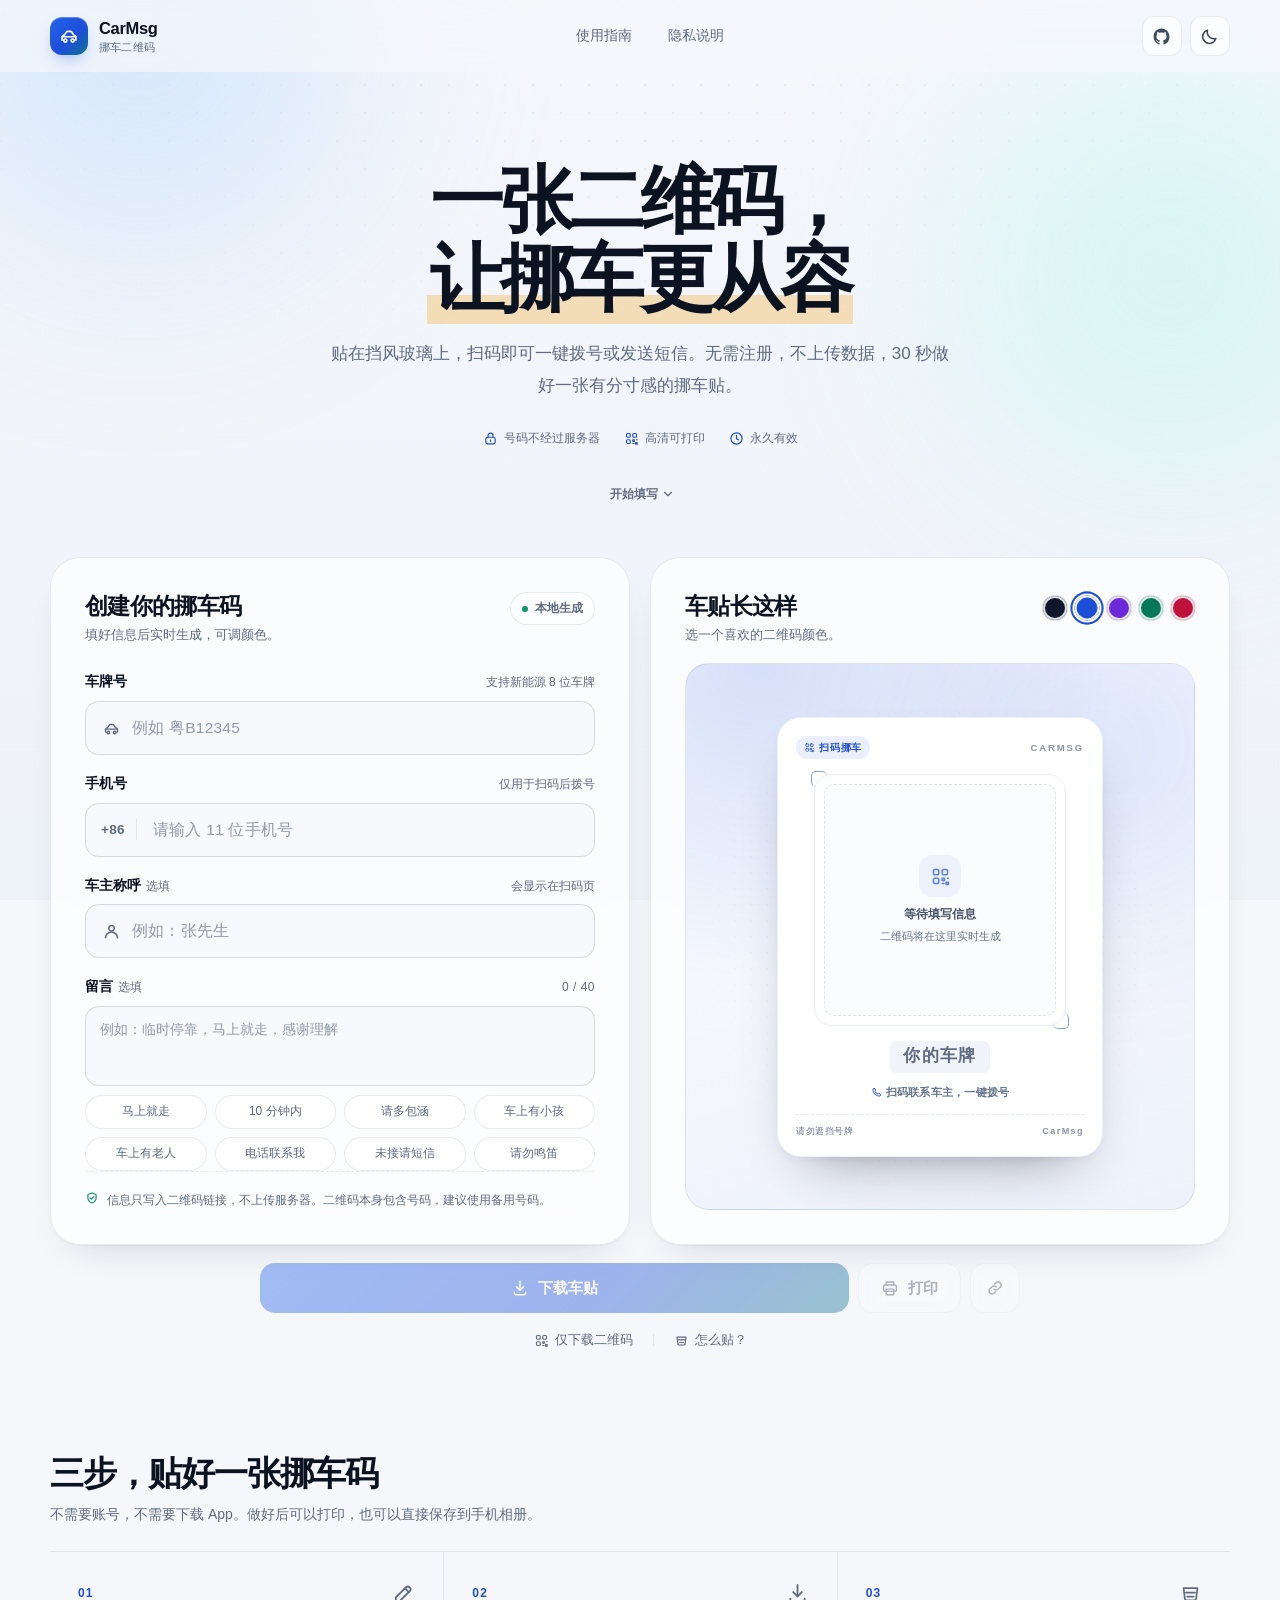
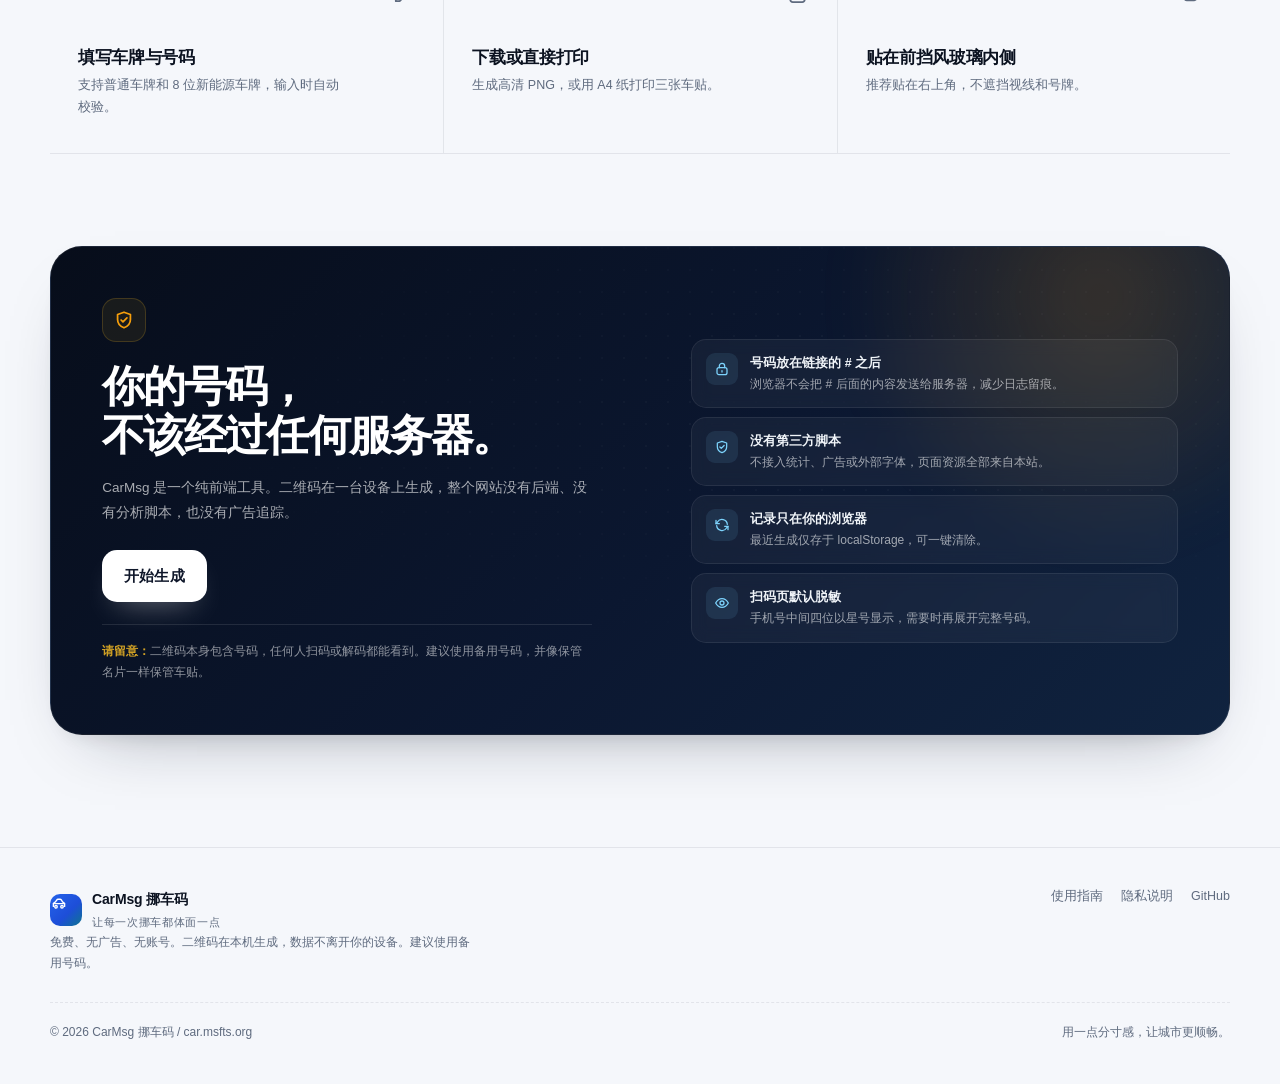
==== index.html @ 00df1654 "feat: refine layout and add city-level plate recognition - equalize form/preview cards and move expo" ====
<!DOCTYPE html>
<html lang="zh-CN">
<head>
  <meta charset="UTF-8">
  <meta name="viewport" content="width=device-width, initial-scale=1, viewport-fit=cover">
  <meta name="format-detection" content="telephone=no">
  <title>CarMsg 挪车码 · 扫码联系车主，一键挪车</title>
  <meta name="description" content="免费生成挪车二维码。贴在挡风玻璃上，扫码即可一键拨号或发送短信。无需注册，不上传数据，30 秒做好一张有分寸感的挪车贴。">
  <meta name="application-name" content="CarMsg 挪车码">
  <meta name="color-scheme" content="light dark">
  <meta name="apple-mobile-web-app-capable" content="yes">
  <meta name="apple-mobile-web-app-title" content="CarMsg 挪车码">
  <meta name="theme-color" id="metaThemeColor" content="#f5f7fb">
  <meta name="referrer" content="strict-origin-when-cross-origin">
  <meta http-equiv="Content-Security-Policy" content="default-src 'self'; base-uri 'self'; form-action 'self'; img-src 'self' data: blob:; style-src 'self' 'unsafe-inline'; script-src 'self'; connect-src 'self'; font-src 'self'; object-src 'none'; media-src 'none'">
  <link rel="canonical" href="https://car.msfts.org/">
  <meta property="og:type" content="website">
  <meta property="og:locale" content="zh_CN">
  <meta property="og:site_name" content="CarMsg 挪车码">
  <meta property="og:title" content="CarMsg 挪车码 · 扫码联系车主，一键挪车">
  <meta property="og:description" content="一张二维码，让挪车更从容。纯本地生成，不上传任何数据。">
  <meta property="og:url" content="https://car.msfts.org/">
  <meta property="og:image" content="https://car.msfts.org/assets/og-cover.png">
  <meta property="og:image:width" content="1200">
  <meta property="og:image:height" content="630">
  <meta name="twitter:card" content="summary_large_image">
  <meta name="twitter:title" content="CarMsg 挪车码">
  <meta name="twitter:description" content="一张二维码，让挪车更从容。纯本地生成，不上传任何数据。">
  <meta name="twitter:image" content="https://car.msfts.org/assets/og-cover.png">
  <link rel="icon" href="assets/favicon.svg" type="image/svg+xml">
  <link rel="apple-touch-icon" href="assets/icons/apple-touch-icon.png">
  <link rel="manifest" href="manifest.webmanifest">
  <link rel="stylesheet" href="assets/css/base.css">
  <link rel="stylesheet" href="assets/css/index.css">
  <script src="assets/js/theme.js"></script>
  <script defer src="assets/js/qrcode.js"></script>
  <script defer src="assets/js/plate-data.js"></script>
  <script defer src="assets/js/common.js"></script>
  <script defer src="assets/js/qr-render.js"></script>
  <script defer src="assets/js/app.js"></script>
</head>
<body>
  <a class="skip-link" href="#generator">跳到二维码生成器</a>

  <div class="page-bg" aria-hidden="true">
    <span class="orb orb-a"></span>
    <span class="orb orb-b"></span>
  </div>

  <svg class="svg-sprite" xmlns="http://www.w3.org/2000/svg" aria-hidden="true">
    <symbol id="i-car" viewBox="0 0 24 24" fill="none" stroke="currentColor" stroke-width="1.8" stroke-linecap="round" stroke-linejoin="round">
      <path d="M4.5 16.5v-3.1c0-.7.35-1.35.94-1.73l1.85-1.2 1.6-2.45A2.2 2.2 0 0 1 10.72 7h2.56a2.2 2.2 0 0 1 1.83.98l1.6 2.46 1.85 1.19c.6.38.94 1.04.94 1.73v3.14"/>
      <path d="M4.5 12.8h15"/>
      <circle cx="8" cy="17" r="1.7"/>
      <circle cx="16" cy="17" r="1.7"/>
    </symbol>
    <symbol id="i-pin" viewBox="0 0 24 24" fill="none" stroke="currentColor" stroke-width="1.9" stroke-linecap="round" stroke-linejoin="round">
      <path d="M12 21s7-6 7-11a7 7 0 1 0-14 0c0 5 7 11 7 11Z"/>
      <circle cx="12" cy="10" r="2.4"/>
    </symbol>
    <symbol id="i-phone" viewBox="0 0 24 24" fill="none" stroke="currentColor" stroke-width="1.9" stroke-linecap="round" stroke-linejoin="round">
      <path d="M6.6 3.5h2.2l1.4 4.2-2 1.4a13.5 13.5 0 0 0 6.7 6.7l1.4-2 4.2 1.4v2.2a2.6 2.6 0 0 1-2.8 2.6C10.3 19.3 4.7 13.7 4 6.3A2.6 2.6 0 0 1 6.6 3.5Z"/>
    </symbol>
    <symbol id="i-download" viewBox="0 0 24 24" fill="none" stroke="currentColor" stroke-width="1.9" stroke-linecap="round" stroke-linejoin="round">
      <path d="M12 3v12"/>
      <path d="m7.5 10.5 4.5 4.5 4.5-4.5"/>
      <path d="M4.5 17.5v1A2.5 2.5 0 0 0 7 21h10a2.5 2.5 0 0 0 2.5-2.5v-1"/>
    </symbol>
    <symbol id="i-printer" viewBox="0 0 24 24" fill="none" stroke="currentColor" stroke-width="1.9" stroke-linecap="round" stroke-linejoin="round">
      <path d="M7 8V4h10v4"/>
      <rect x="3.5" y="8" width="17" height="8.5" rx="2"/>
      <path d="M7 13.5h10V21H7z"/>
    </symbol>
    <symbol id="i-link" viewBox="0 0 24 24" fill="none" stroke="currentColor" stroke-width="1.9" stroke-linecap="round" stroke-linejoin="round">
      <path d="M10.5 13.5a4 4 0 0 0 5.7 0l2.6-2.6a4 4 0 0 0-5.7-5.7l-1.5 1.5"/>
      <path d="M13.5 10.5a4 4 0 0 0-5.7 0l-2.6 2.6a4 4 0 0 0 5.7 5.7l1.5-1.5"/>
    </symbol>
    <symbol id="i-share" viewBox="0 0 24 24" fill="none" stroke="currentColor" stroke-width="1.9" stroke-linecap="round" stroke-linejoin="round">
      <circle cx="18" cy="5" r="2.5"/><circle cx="6" cy="12" r="2.5"/><circle cx="18" cy="19" r="2.5"/>
      <path d="m8.3 10.8 7.4-4.3M8.3 13.2l7.4 4.3"/>
    </symbol>
    <symbol id="i-alert" viewBox="0 0 24 24" fill="none" stroke="currentColor" stroke-width="2" stroke-linecap="round" stroke-linejoin="round">
      <circle cx="12" cy="12" r="9"/><path d="M12 7.5v5M12 16h.01"/>
    </symbol>
    <symbol id="i-lock" viewBox="0 0 24 24" fill="none" stroke="currentColor" stroke-width="1.9" stroke-linecap="round" stroke-linejoin="round">
      <rect x="4.5" y="10" width="15" height="10.5" rx="3"/>
      <path d="M8 10V7.5a4 4 0 0 1 8 0V10"/>
      <path d="M12 14.5v2"/>
    </symbol>
    <symbol id="i-shield" viewBox="0 0 24 24" fill="none" stroke="currentColor" stroke-width="1.9" stroke-linecap="round" stroke-linejoin="round">
      <path d="M12 3.5 19 6v5.5c0 4.5-3 7.5-7 9-4-1.5-7-4.5-7-9V6l7-2.5Z"/>
      <path d="m8.8 12 2.1 2.1 4.3-4.3"/>
    </symbol>
    <symbol id="i-qr" viewBox="0 0 24 24" fill="none" stroke="currentColor" stroke-width="1.8" stroke-linecap="round" stroke-linejoin="round">
      <rect x="4" y="4" width="6" height="6" rx="1.5"/>
      <rect x="14" y="4" width="6" height="6" rx="1.5"/>
      <rect x="4" y="14" width="6" height="6" rx="1.5"/>
      <path d="M14 14h2.5v2.5H14zM18.5 18.5H21V21h-2.5zM14 20h2M20 14h1"/>
    </symbol>
    <symbol id="i-sun" viewBox="0 0 24 24" fill="none" stroke="currentColor" stroke-width="1.9" stroke-linecap="round" stroke-linejoin="round">
      <circle cx="12" cy="12" r="4"/>
      <path d="M12 2.5v2M12 19.5v2M2.5 12h2M19.5 12h2M5.3 5.3l1.4 1.4M17.3 17.3l1.4 1.4M18.7 5.3l-1.4 1.4M6.7 17.3l-1.4 1.4"/>
    </symbol>
    <symbol id="i-moon" viewBox="0 0 24 24" fill="none" stroke="currentColor" stroke-width="1.9" stroke-linecap="round" stroke-linejoin="round">
      <path d="M20 14.5A8.5 8.5 0 0 1 9.5 4a8.5 8.5 0 1 0 10.5 10.5Z"/>
    </symbol>
    <symbol id="i-github" viewBox="0 0 24 24" fill="currentColor" stroke="none">
      <path d="M12 2C6.48 2 2 6.58 2 12.25c0 4.53 2.87 8.37 6.84 9.72.5.1.68-.22.68-.49v-1.7c-2.78.62-3.37-1.37-3.37-1.37-.45-1.18-1.11-1.5-1.11-1.5-.91-.63.07-.62.07-.62 1 .07 1.53 1.06 1.53 1.06.9 1.57 2.34 1.12 2.91.86.09-.66.35-1.12.63-1.38-2.22-.26-4.56-1.14-4.56-5.07 0-1.12.39-2.03 1.03-2.75-.1-.26-.45-1.3.1-2.71 0 0 .84-.28 2.75 1.05a9.3 9.3 0 0 1 5 0c1.9-1.33 2.74-1.05 2.74-1.05.55 1.41.2 2.45.1 2.71.64.72 1.03 1.63 1.03 2.75 0 3.94-2.34 4.8-4.57 5.06.36.32.68.94.68 1.9v2.82c0 .27.18.59.69.49A10.03 10.03 0 0 0 22 12.25C22 6.58 17.52 2 12 2Z"/>
    </symbol>
    <symbol id="i-edit" viewBox="0 0 24 24" fill="none" stroke="currentColor" stroke-width="1.9" stroke-linecap="round" stroke-linejoin="round">
      <path d="M4 20h4l10.5-10.5a2.8 2.8 0 0 0-4-4L4 16v4Z"/>
      <path d="m13.5 6.5 4 4"/>
    </symbol>
    <symbol id="i-windshield" viewBox="0 0 24 24" fill="none" stroke="currentColor" stroke-width="1.8" stroke-linecap="round" stroke-linejoin="round">
      <path d="M4.8 6.5h14.4l-1.3 10.9a2 2 0 0 1-2 1.8H8.1a2 2 0 0 1-2-1.8L4.8 6.5Z"/>
      <path d="M7.2 11h9.6"/><path d="M8.6 15.2h6.8"/>
    </symbol>
    <symbol id="i-clock" viewBox="0 0 24 24" fill="none" stroke="currentColor" stroke-width="1.9" stroke-linecap="round" stroke-linejoin="round">
      <circle cx="12" cy="12" r="9"/><path d="M12 7v5.3l3.2 1.9"/>
    </symbol>
    <symbol id="i-trash" viewBox="0 0 24 24" fill="none" stroke="currentColor" stroke-width="1.9" stroke-linecap="round" stroke-linejoin="round">
      <path d="M4.5 7h15M9.5 4h5M6.5 7l.8 12a2 2 0 0 0 2 1.8h5.4a2 2 0 0 0 2-1.8l.8-12"/>
      <path d="M10 11v6M14 11v6"/>
    </symbol>
    <symbol id="i-refresh" viewBox="0 0 24 24" fill="none" stroke="currentColor" stroke-width="1.9" stroke-linecap="round" stroke-linejoin="round">
      <path d="M20 11a8 8 0 0 0-14.8-3.5L3 10"/>
      <path d="M3 5v5h5"/>
      <path d="M4 13a8 8 0 0 0 14.8 3.5L21 14"/>
      <path d="M21 19v-5h-5"/>
    </symbol>
    <symbol id="i-chevron" viewBox="0 0 24 24" fill="none" stroke="currentColor" stroke-width="2" stroke-linecap="round" stroke-linejoin="round">
      <path d="m6 9 6 6 6-6"/>
    </symbol>
    <symbol id="i-user" viewBox="0 0 24 24" fill="none" stroke="currentColor" stroke-width="1.9" stroke-linecap="round" stroke-linejoin="round">
      <circle cx="12" cy="8" r="3.5"/>
      <path d="M4.5 20a7.5 7.5 0 0 1 15 0"/>
    </symbol>
    <symbol id="i-eye" viewBox="0 0 24 24" fill="none" stroke="currentColor" stroke-width="1.9" stroke-linecap="round" stroke-linejoin="round">
      <path d="M2.5 12S6 5.5 12 5.5 21.5 12 21.5 12 18 18.5 12 18.5 2.5 12 2.5 12Z"/>
      <circle cx="12" cy="12" r="3"/>
    </symbol>
  </svg>

  <header class="site-header">
    <div class="container header-inner">
      <a class="brand" href="./">
        <span class="brand-mark"><svg aria-hidden="true"><use href="#i-car"></use></svg></span>
        <span class="brand-copy">
          <span class="brand-name">CarMsg</span>
          <span class="brand-sub">挪车二维码</span>
        </span>
        <span class="sr-only">首页</span>
      </a>
      <nav class="nav" aria-label="主导航">
        <a href="#guide">使用指南</a>
        <a href="#privacy">隐私说明</a>
      </nav>
      <div class="header-actions">
        <a class="icon-btn" href="https://github.com/Jas0n0ss/carmsg" target="_blank" rel="noopener noreferrer" aria-label="在 GitHub 查看源码" title="GitHub">
          <svg aria-hidden="true"><use href="#i-github"></use></svg>
        </a>
        <button class="icon-btn theme-toggle" type="button" data-theme-toggle aria-label="切换到深色模式" aria-pressed="false" title="切换到深色模式">
          <svg class="icon-moon" aria-hidden="true"><use href="#i-moon"></use></svg>
          <svg class="icon-sun" aria-hidden="true"><use href="#i-sun"></use></svg>
        </button>
      </div>
    </div>
  </header>

  <main id="main">
    <section class="hero container">
      <h1>一张二维码，<br><span class="hero-em">让挪车更从容</span></h1>
      <p class="hero-lead">贴在挡风玻璃上，扫码即可一键拨号或发送短信。无需注册，不上传数据，30 秒做好一张有分寸感的挪车贴。</p>
      <ul class="hero-meta" aria-label="产品特点">
        <li><svg aria-hidden="true"><use href="#i-lock"></use></svg>号码不经过服务器</li>
        <li><svg aria-hidden="true"><use href="#i-qr"></use></svg>高清可打印</li>
        <li><svg aria-hidden="true"><use href="#i-clock"></use></svg>永久有效</li>
      </ul>
      <a class="hero-scroll" href="#generator">开始填写<svg aria-hidden="true"><use href="#i-chevron"></use></svg></a>
    </section>

    <section class="container" id="generator" aria-labelledby="generatorTitle">
      <h2 class="sr-only" id="generatorTitle">挪车二维码生成器</h2>
      <div class="workspace">
        <div class="panel form-panel">
          <div class="panel-head">
            <div>
              <h3 class="panel-title">创建你的挪车码</h3>
              <p class="panel-sub">填好信息后实时生成，可调颜色。</p>
            </div>
            <span class="pill"><span class="pill-dot is-live"></span>本地生成</span>
          </div>

          <form id="carForm" novalidate autocomplete="on">
            <div class="field">
              <div class="field-label">
                <label for="plate">车牌号</label>
                <span class="field-hint" id="plateHint">支持新能源 8 位车牌</span>
              </div>
              <div class="input-wrap" id="plateWrap">
                <svg class="input-icon" aria-hidden="true"><use href="#i-car"></use></svg>
                <input id="plate" name="plate" type="text" inputmode="text" autocomplete="off"
                  autocapitalize="characters" spellcheck="false" maxlength="12"
                  placeholder="例如 粤B12345" aria-describedby="plateHint plateMsg">
              </div>
              <p class="plate-region" id="plateRegion" role="status" aria-live="polite" aria-atomic="true" hidden>
                <svg aria-hidden="true"><use href="#i-pin"></use></svg>
                <span>归属地</span>
                <strong id="plateRegionText"></strong>
              </p>
              <p class="field-msg" id="plateMsg" role="alert">
                <svg aria-hidden="true"><use href="#i-alert"></use></svg><span></span>
              </p>
            </div>

            <div class="field">
              <div class="field-label">
                <label for="phone">手机号</label>
                <span class="field-hint" id="phoneHint">仅用于扫码后拨号</span>
              </div>
              <div class="input-wrap has-prefix" id="phoneWrap">
                <span class="input-prefix" aria-hidden="true">+86</span>
                <input id="phone" name="phone" type="tel" inputmode="numeric" autocomplete="tel-national"
                  maxlength="20" placeholder="请输入 11 位手机号" aria-describedby="phoneHint phoneMsg">
              </div>
              <p class="field-msg" id="phoneMsg" role="alert">
                <svg aria-hidden="true"><use href="#i-alert"></use></svg><span></span>
              </p>
            </div>

            <div class="field">
              <div class="field-label">
                <label for="owner">车主称呼<span class="optional">选填</span></label>
                <span class="field-hint" id="ownerHint">会显示在扫码页</span>
              </div>
              <div class="input-wrap">
                <svg class="input-icon" aria-hidden="true"><use href="#i-user"></use></svg>
                <input id="owner" name="owner" type="text" autocomplete="name" maxlength="12"
                  placeholder="例如：张先生" aria-describedby="ownerHint">
              </div>
            </div>

            <div class="field">
              <div class="field-label">
                <label for="note">留言<span class="optional">选填</span></label>
                <span class="counter" id="noteCounter">0 / 40</span>
              </div>
              <div class="textarea-wrap">
                <textarea id="note" name="note" maxlength="40" rows="2"
                  aria-describedby="noteCounter" placeholder="例如：临时停靠，马上就走，感谢理解"></textarea>
              </div>
              <div class="chips" id="noteChips" role="group" aria-label="常用留言">
                <button type="button" class="chip" data-note="临时停靠，马上就走，感谢理解">马上就走</button>
                <button type="button" class="chip" data-note="临时停靠，10 分钟内离开，感谢理解">10 分钟内</button>
                <button type="button" class="chip" data-note="临时停靠，请多包涵">请多包涵</button>
                <button type="button" class="chip" data-note="车上有小孩，请多包涵">车上有小孩</button>
                <button type="button" class="chip" data-note="车上有老人，请多包涵">车上有老人</button>
                <button type="button" class="chip" data-note="请电话联系我，谢谢">电话联系我</button>
                <button type="button" class="chip" data-note="电话未接请短信联系，谢谢">未接请短信</button>
                <button type="button" class="chip" data-note="夜间停车，请勿鸣笛，谢谢">请勿鸣笛</button>
              </div>
            </div>

            <div class="form-foot">
              <p class="privacy-line">
                <svg aria-hidden="true"><use href="#i-shield"></use></svg>
                <span>信息只写入二维码链接，不上传服务器。二维码本身包含号码，建议使用备用号码。</span>
              </p>
            </div>
            <p class="sr-only" id="formStatus" role="status" aria-live="polite" aria-atomic="true"></p>
          </form>
        </div>

        <aside class="panel preview-panel" id="previewPanel" aria-labelledby="previewTitle">
          <div class="panel-head preview-head">
            <div>
              <h3 class="panel-title" id="previewTitle">车贴长这样</h3>
              <p class="panel-sub">选一个喜欢的二维码颜色。</p>
            </div>
            <div class="swatches" id="swatches" role="group" aria-label="二维码颜色">
              <button class="swatch" type="button" data-accent="ink" aria-label="曜石黑" title="曜石黑" aria-pressed="false"></button>
              <button class="swatch" type="button" data-accent="ocean" aria-label="深海蓝" title="深海蓝" aria-pressed="true"></button>
              <button class="swatch" type="button" data-accent="violet" aria-label="暮光紫" title="暮光紫" aria-pressed="false"></button>
              <button class="swatch" type="button" data-accent="forest" aria-label="松林绿" title="松林绿" aria-pressed="false"></button>
              <button class="swatch" type="button" data-accent="rose" aria-label="胭脂红" title="胭脂红" aria-pressed="false"></button>
            </div>
          </div>

          <div class="tag-stage" id="tagStage" data-accent="ocean">
            <div class="tag-stage-glow" aria-hidden="true"></div>
            <div class="tag-card" id="tagCard">
              <div class="tag-top">
                <span class="tag-chip"><svg aria-hidden="true"><use href="#i-qr"></use></svg>扫码挪车</span>
                <span class="tag-brand" aria-hidden="true">CARMSG</span>
              </div>
              <div class="qr-frame" id="qrFrame">
                <canvas id="qrCanvas" width="720" height="720" role="img" aria-label="包含车主联系方式的二维码"></canvas>
                <div class="qr-empty" id="qrEmpty">
                  <span class="qr-empty-icon"><svg aria-hidden="true"><use href="#i-qr"></use></svg></span>
                  <strong>等待填写信息</strong>
                  <span>二维码将在这里实时生成</span>
                </div>
              </div>
              <div class="tag-info">
                <span class="plate-badge is-placeholder" id="plateDisplay">你的车牌</span>
                <div class="tag-owner" id="ownerDisplay" hidden>
                  <span class="owner-avatar" id="ownerAvatar" aria-hidden="true">车</span>
                  <span id="ownerName">车主</span>
                </div>
                <p class="tag-note" id="noteDisplay" hidden></p>
                <p class="tag-scan"><svg aria-hidden="true"><use href="#i-phone"></use></svg>扫码联系车主，一键拨号</p>
              </div>
              <div class="tag-footer">
                <span>请勿遮挡号牌</span>
                <span class="tag-footer-brand" aria-hidden="true">CarMsg</span>
              </div>
            </div>
          </div>

        </aside>
      </div>

      <div class="workspace-actions" role="group" aria-label="导出车贴">
          <div class="preview-actions">
            <button class="btn btn-primary" type="button" id="downloadBtn" disabled>
              <svg aria-hidden="true"><use href="#i-download"></use></svg>下载车贴
            </button>
            <button class="btn btn-ghost" type="button" id="printBtn" disabled>
              <svg aria-hidden="true"><use href="#i-printer"></use></svg>打印
            </button>
            <button class="btn btn-ghost btn-icon-only" type="button" id="copyBtn" disabled aria-label="复制二维码链接" title="复制链接">
              <svg aria-hidden="true"><use href="#i-link"></use></svg>
            </button>
          </div>
          <div class="sub-actions">
            <button class="btn-quiet" type="button" id="qrOnlyBtn" disabled>
              <svg aria-hidden="true"><use href="#i-qr"></use></svg>仅下载二维码
            </button>
            <span class="sub-divider" aria-hidden="true"></span>
            <button class="btn-quiet" type="button" id="shareBtn" hidden>
              <svg aria-hidden="true"><use href="#i-share"></use></svg>分享
            </button>
            <span class="sub-divider" id="shareDivider" hidden aria-hidden="true"></span>
            <a class="btn-quiet" href="#guide">
              <svg aria-hidden="true"><use href="#i-windshield"></use></svg>怎么贴？
            </a>
          </div>
      </div>
    </section>

    <section class="container section recent-section" id="recentSection" aria-labelledby="recentTitle" hidden>
      <div class="section-head">
        <div>
          <h2 id="recentTitle">最近生成</h2>
          <p>仅保存在你的浏览器里，不会上传。可随时清除。</p>
        </div>
        <button class="btn btn-quiet" type="button" id="clearRecent">
          <svg aria-hidden="true"><use href="#i-trash"></use></svg><span>清空记录</span>
        </button>
      </div>
      <div class="recent-grid" id="recentList"></div>
    </section>

    <section class="container section" id="guide" aria-labelledby="guideTitle">
      <div class="section-head">
        <div>
          <h2 id="guideTitle">三步，贴好一张挪车码</h2>
          <p>不需要账号，不需要下载 App。做好后可以打印，也可以直接保存到手机相册。</p>
        </div>
      </div>
      <div class="steps">
        <article class="step">
          <div class="step-top">
            <span class="step-num">01</span>
            <svg class="step-icon" aria-hidden="true"><use href="#i-edit"></use></svg>
          </div>
          <h3>填写车牌与号码</h3>
          <p>支持普通车牌和 8 位新能源车牌，输入时自动校验。</p>
        </article>
        <article class="step">
          <div class="step-top">
            <span class="step-num">02</span>
            <svg class="step-icon" aria-hidden="true"><use href="#i-download"></use></svg>
          </div>
          <h3>下载或直接打印</h3>
          <p>生成高清 PNG，或用 A4 纸打印三张车贴。</p>
        </article>
        <article class="step">
          <div class="step-top">
            <span class="step-num">03</span>
            <svg class="step-icon" aria-hidden="true"><use href="#i-windshield"></use></svg>
          </div>
          <h3>贴在前挡风玻璃内侧</h3>
          <p>推荐贴在右上角，不遮挡视线和号牌。</p>
        </article>
      </div>
    </section>

    <section class="container section" id="privacy" aria-labelledby="privacyTitle">
      <div class="privacy-panel" data-reveal>
        <div class="privacy-copy">
          <span class="privacy-mark" aria-hidden="true"><svg><use href="#i-shield"></use></svg></span>
          <h2 id="privacyTitle">你的号码，<br>不该经过任何服务器。</h2>
          <p>CarMsg 是一个纯前端工具。二维码在一台设备上生成，整个网站没有后端、没有分析脚本，也没有广告追踪。</p>
          <div class="privacy-actions">
            <a class="btn btn-light" href="#generator">开始生成</a>
          </div>
          <p class="privacy-caution"><strong>请留意：</strong>二维码本身包含号码，任何人扫码或解码都能看到。建议使用备用号码，并像保管名片一样保管车贴。</p>
        </div>
        <ul class="privacy-list">
          <li>
            <span class="privacy-icon"><svg aria-hidden="true"><use href="#i-lock"></use></svg></span>
            <div><strong>号码放在链接的 # 之后</strong><span>浏览器不会把 # 后面的内容发送给服务器，减少日志留痕。</span></div>
          </li>
          <li>
            <span class="privacy-icon"><svg aria-hidden="true"><use href="#i-shield"></use></svg></span>
            <div><strong>没有第三方脚本</strong><span>不接入统计、广告或外部字体，页面资源全部来自本站。</span></div>
          </li>
          <li>
            <span class="privacy-icon"><svg aria-hidden="true"><use href="#i-refresh"></use></svg></span>
            <div><strong>记录只在你的浏览器</strong><span>最近生成仅存于 localStorage，可一键清除。</span></div>
          </li>
          <li>
            <span class="privacy-icon"><svg aria-hidden="true"><use href="#i-eye"></use></svg></span>
            <div><strong>扫码页默认脱敏</strong><span>手机号中间四位以星号显示，需要时再展开完整号码。</span></div>
          </li>
        </ul>
      </div>
    </section>

  </main>

  <footer class="site-footer">
    <div class="container">
      <div class="footer-inner">
        <div>
          <a class="footer-brand" href="./">
            <span class="brand-mark"><svg aria-hidden="true"><use href="#i-car"></use></svg></span>
            <div><strong>CarMsg 挪车码</strong><span>让每一次挪车都体面一点</span></div>
          </a>
          <p class="footer-note">免费、无广告、无账号。二维码在本机生成，数据不离开你的设备。建议使用备用号码。</p>
        </div>
        <div class="footer-links">
          <a href="#guide">使用指南</a>
          <a href="#privacy">隐私说明</a>
            <a href="https://github.com/Jas0n0ss/carmsg" target="_blank" rel="noopener noreferrer">GitHub</a>
        </div>
      </div>
      <div class="footer-bottom">
        <span>© <span data-year>2026</span> CarMsg 挪车码 / car.msfts.org</span>
        <span>用一点分寸感，让城市更顺畅。</span>
      </div>
    </div>
  </footer>

  <div class="mobile-bar" id="mobileBar">
    <div class="mobile-bar-info">
      <strong id="mobilePlate">车贴已生成</strong>
      <span>可直接下载或打印</span>
    </div>
    <button class="btn btn-ghost btn-sm" type="button" id="mobilePreview">预览</button>
    <button class="btn btn-primary btn-sm" type="button" id="mobileDownload">下载</button>
  </div>

  <div class="print-sheet" id="printSheet" aria-hidden="true">
    <article class="print-tag">
      <div class="print-qr-wrap"><img class="print-qr" alt=""></div>
      <div class="print-copy">
        <span class="print-kicker">临时停靠，扫码联系车主</span>
        <div class="print-plate"></div>
        <div class="print-owner"></div>
        <p class="print-note"></p>
        <div class="print-hint">微信、相机、支付宝都能扫码，一键拨号</div>
        <div class="print-brand">CarMsg 挪车码 / car.msfts.org</div>
      </div>
    </article>
    <article class="print-tag">
      <div class="print-qr-wrap"><img class="print-qr" alt=""></div>
      <div class="print-copy">
        <span class="print-kicker">临时停靠，扫码联系车主</span>
        <div class="print-plate"></div>
        <div class="print-owner"></div>
        <p class="print-note"></p>
        <div class="print-hint">微信、相机、支付宝都能扫码，一键拨号</div>
        <div class="print-brand">CarMsg 挪车码 / car.msfts.org</div>
      </div>
    </article>
    <article class="print-tag">
      <div class="print-qr-wrap"><img class="print-qr" alt=""></div>
      <div class="print-copy">
        <span class="print-kicker">临时停靠，扫码联系车主</span>
        <div class="print-plate"></div>
        <div class="print-owner"></div>
        <p class="print-note"></p>
        <div class="print-hint">微信、相机、支付宝都能扫码，一键拨号</div>
        <div class="print-brand">CarMsg 挪车码 / car.msfts.org</div>
      </div>
    </article>
    <p class="print-tip">沿虚线剪下。建议贴在前挡风玻璃内侧右上角，请勿遮挡视线与号牌</p>
  </div>

  <noscript>
    <div class="noscript-card">请启用 JavaScript，二维码才能在你的浏览器中本地生成。</div>
  </noscript>
</body>
</html>
---- assets/css/base.css ----
/* ==========================================================================
   CarMsg design system
   ========================================================================== */

:root {
  color-scheme: light;
  --bg: #f5f7fb;
  --bg-soft: #eef2f9;
  --surface: rgba(255, 255, 255, 0.72);
  --surface-strong: #ffffff;
  --surface-2: rgba(255, 255, 255, 0.56);
  --surface-3: #f7f9fc;
  --border: rgba(15, 23, 42, 0.08);
  --border-strong: rgba(15, 23, 42, 0.14);
  --text: #0b1220;
  --text-2: #3f4a5c;
  --muted: #5f6b7f;
  --brand: #1d4ed8;
  --amber: #f59e0b;
  --accent-grad: linear-gradient(135deg, #2563eb 0%, #1d4ed8 58%, #0e7490 100%);
  --success: #059669;
  --danger: #dc2626;
  --warning: #d97706;
  --ring: rgba(29, 78, 216, 0.16);
  --grid-dot: rgba(15, 23, 42, 0.12);
  --shadow-sm: 0 1px 2px rgba(15, 23, 42, 0.05), 0 4px 12px -6px rgba(15, 23, 42, 0.08);
  --shadow-md: 0 1px 2px rgba(15, 23, 42, 0.04), 0 18px 40px -24px rgba(15, 23, 42, 0.22);
  --shadow-lg: 0 30px 70px -40px rgba(15, 23, 42, 0.4), 0 12px 28px -18px rgba(15, 23, 42, 0.18);
  --radius-xl: 30px;
  --font-sans: -apple-system, BlinkMacSystemFont, "Segoe UI", "PingFang SC",
    "Hiragino Sans GB", "Microsoft YaHei", "Noto Sans SC", sans-serif;
  --font-mono: ui-monospace, "SF Mono", "SFMono-Regular", "Cascadia Code",
    "Roboto Mono", Menlo, Consolas, monospace;
  --ease: cubic-bezier(0.22, 1, 0.36, 1);
}

[data-theme="dark"] {
  color-scheme: dark;
  --bg: #070b14;
  --bg-soft: #0a1020;
  --surface: rgba(17, 25, 41, 0.72);
  --surface-strong: #101827;
  --surface-2: rgba(255, 255, 255, 0.045);
  --surface-3: rgba(255, 255, 255, 0.055);
  --border: rgba(255, 255, 255, 0.08);
  --border-strong: rgba(255, 255, 255, 0.15);
  --text: #e9eef8;
  --text-2: #bcc6d6;
  --muted: #8b98ad;
  --brand: #60a5fa;
  --amber: #fbbf24;
  --accent-grad: linear-gradient(135deg, #3b82f6 0%, #1d4ed8 58%, #0e7490 100%);
  --success: #34d399;
  --danger: #f87171;
  --ring: rgba(96, 165, 250, 0.2);
  --grid-dot: rgba(255, 255, 255, 0.1);
  --shadow-sm: 0 1px 2px rgba(0, 0, 0, 0.25), 0 4px 14px -6px rgba(0, 0, 0, 0.35);
  --shadow-md: 0 1px 2px rgba(0, 0, 0, 0.2), 0 22px 48px -28px rgba(0, 0, 0, 0.6);
  --shadow-lg: 0 40px 90px -45px rgba(0, 0, 0, 0.8), 0 14px 32px -20px rgba(0, 0, 0, 0.5);
}

*,
*::before,
*::after {
  box-sizing: border-box;
}

* {
  margin: 0;
}

html {
  -webkit-text-size-adjust: 100%;
  scroll-behavior: smooth;
  scroll-padding-top: calc(96px + env(safe-area-inset-top));
  scroll-padding-bottom: 24px;
}

body {
  min-height: 100svh;
  padding-left: env(safe-area-inset-left);
  padding-right: env(safe-area-inset-right);
  overflow-x: hidden;
  overscroll-behavior-y: contain;
  background: var(--bg);
  color: var(--text);
  font-family: var(--font-sans);
  font-size: 16px;
  line-height: 1.6;
  -webkit-font-smoothing: antialiased;
  -moz-osx-font-smoothing: grayscale;
  text-rendering: optimizeLegibility;
}

body.is-locked {
  overflow: hidden;
}

h1,
h2,
h3,
h4 {
  font-weight: 750;
  letter-spacing: -0.025em;
  line-height: 1.24;
  text-wrap: balance;
}

p {
  text-wrap: pretty;
}

img,
svg,
canvas {
  display: block;
  max-width: 100%;
}

button,
input,
textarea,
select {
  font: inherit;
  color: inherit;
}

button {
  padding: 0;
  border: 0;
  background: none;
  cursor: pointer;
}

a {
  color: inherit;
  text-decoration: none;
}

ul,
ol {
  list-style: none;
  padding: 0;
}

[hidden] {
  display: none !important;
}

::selection {
  background: rgba(37, 99, 235, 0.2);
}

:focus-visible {
  outline: 2px solid var(--brand);
  outline-offset: 3px;
  border-radius: 4px;
}

/* --------------------------------------------------------------------------
   Background
   -------------------------------------------------------------------------- */

.page-bg {
  position: fixed;
  z-index: -2;
  inset: 0;
  overflow: hidden;
  background: linear-gradient(180deg, var(--bg) 0%, var(--bg-soft) 100%);
  pointer-events: none;
}

.page-bg::before {
  content: "";
  position: absolute;
  inset: 0;
  background-image: radial-gradient(circle at 1px 1px, var(--grid-dot) 1px, transparent 0);
  background-size: 28px 28px;
  opacity: 0.5;
  -webkit-mask-image: radial-gradient(ellipse 95% 65% at 50% 0%, #000 0%, transparent 74%);
  mask-image: radial-gradient(ellipse 95% 65% at 50% 0%, #000 0%, transparent 74%);
}

.orb {
  position: absolute;
  border-radius: 50%;
  filter: blur(90px);
  opacity: 0.42;
  animation: orb-float 22s ease-in-out infinite alternate;
}

.orb-a {
  top: -280px;
  left: -180px;
  width: 640px;
  height: 640px;
  background: radial-gradient(circle, #93c5fd 0%, rgba(147, 197, 253, 0) 68%);
}

.orb-b {
  top: -40px;
  right: -200px;
  width: 620px;
  height: 620px;
  background: radial-gradient(circle, #99f6e4 0%, rgba(153, 246, 228, 0) 68%);
  animation-delay: -9s;
}

[data-theme="dark"] .orb {
  opacity: 0.16;
}

@keyframes orb-float {
  to {
    transform: translate3d(70px, 50px, 0) scale(1.08);
  }
}

/* --------------------------------------------------------------------------
   Layout primitives
   -------------------------------------------------------------------------- */

.container {
  width: min(1180px, calc(100% - 48px));
  margin-inline: auto;
}

.skip-link {
  position: fixed;
  top: calc(12px + env(safe-area-inset-top));
  left: calc(12px + env(safe-area-inset-left));
  z-index: 200;
  padding: 10px 16px;
  border-radius: 10px;
  background: var(--text);
  color: var(--bg);
  font-size: 13px;
  font-weight: 600;
  transform: translateY(-160%);
  transition: transform 0.2s var(--ease);
}

.skip-link:focus {
  transform: translateY(0);
}

.svg-sprite {
  position: absolute;
  width: 0;
  height: 0;
  overflow: hidden;
}

.sr-only {
  position: absolute !important;
  width: 1px !important;
  height: 1px !important;
  padding: 0 !important;
  margin: -1px !important;
  overflow: hidden !important;
  clip: rect(0, 0, 0, 0) !important;
  white-space: nowrap !important;
  border: 0 !important;
}

/* --------------------------------------------------------------------------
   Header
   -------------------------------------------------------------------------- */

.site-header {
  position: sticky;
  top: 0;
  z-index: 60;
  padding-top: env(safe-area-inset-top);
}

.site-header::before {
  content: "";
  position: absolute;
  inset: 0;
  border-bottom: 1px solid transparent;
  background: rgba(245, 247, 251, 0.78);
  background: color-mix(in srgb, var(--bg) 72%, transparent);
  -webkit-backdrop-filter: blur(18px) saturate(1.4);
  backdrop-filter: blur(18px) saturate(1.4);
  transition: border-color 0.3s ease, box-shadow 0.3s ease;
}

[data-theme="dark"] .site-header::before {
  background: rgba(7, 11, 20, 0.78);
  background: color-mix(in srgb, var(--bg) 72%, transparent);
}

.site-header.is-scrolled::before {
  border-bottom-color: var(--border);
  box-shadow: 0 12px 32px -28px rgba(15, 23, 42, 0.4);
}

.header-inner {
  position: relative;
  display: flex;
  align-items: center;
  justify-content: space-between;
  gap: 24px;
  height: 72px;
}

.brand {
  display: inline-flex;
  align-items: center;
  gap: 11px;
  min-width: 0;
  font-weight: 800;
}

.brand-mark {
  display: grid;
  flex: none;
  place-items: center;
  width: 38px;
  height: 38px;
  border-radius: 12px;
  background: var(--accent-grad);
  box-shadow: 0 8px 18px -8px rgba(29, 78, 216, 0.55), inset 0 1px 0 rgba(255, 255, 255, 0.28);
}

.brand-mark svg {
  width: 22px;
  height: 22px;
  color: #fff;
}

.brand-copy {
  display: flex;
  flex-direction: column;
  line-height: 1.1;
}

.brand-name {
  font-size: 16.5px;
  letter-spacing: -0.02em;
}

.brand-sub {
  margin-top: 3px;
  color: var(--muted);
  font-size: 11px;
  font-weight: 550;
  letter-spacing: 0.02em;
}

.nav {
  display: flex;
  align-items: center;
  gap: 8px;
}

.nav a {
  padding: 8px 14px;
  border-radius: 999px;
  color: var(--muted);
  font-size: 13.5px;
  font-weight: 550;
  transition: color 0.2s ease, background-color 0.2s ease;
}

.nav a:hover {
  color: var(--text);
  background: var(--surface-2);
}

.header-actions {
  display: flex;
  align-items: center;
  gap: 8px;
}

.icon-btn {
  display: grid;
  position: relative;
  place-items: center;
  width: 40px;
  height: 40px;
  border: 1px solid var(--border);
  border-radius: 12px;
  background: var(--surface);
  color: var(--text-2);
  transition: transform 0.2s var(--ease), color 0.2s ease, box-shadow 0.2s ease,
    border-color 0.2s ease;
}

.icon-btn:hover {
  transform: translateY(-1px);
  border-color: var(--border-strong);
  color: var(--text);
  box-shadow: var(--shadow-sm);
}

.icon-btn:active {
  transform: scale(0.96);
}

.icon-btn svg {
  width: 19px;
  height: 19px;
}

.theme-toggle .icon-sun {
  display: none;
}

.theme-toggle .icon-moon {
  display: block;
}

[data-theme="dark"] .theme-toggle .icon-sun {
  display: block;
}

[data-theme="dark"] .theme-toggle .icon-moon {
  display: none;
}

.theme-toggle.is-turning svg {
  animation: theme-turn 0.45s var(--ease);
}

@keyframes theme-turn {
  from {
    transform: rotate(-35deg) scale(0.7);
    opacity: 0;
  }
  to {
    transform: none;
    opacity: 1;
  }
}

/* --------------------------------------------------------------------------
   Buttons
   -------------------------------------------------------------------------- */

.btn {
  position: relative;
  display: inline-flex;
  align-items: center;
  justify-content: center;
  gap: 9px;
  min-height: 52px;
  padding: 0 22px;
  overflow: hidden;
  border-radius: 15px;
  font-size: 14.5px;
  font-weight: 650;
  letter-spacing: 0.01em;
  white-space: nowrap;
  transition: transform 0.22s var(--ease), box-shadow 0.22s ease, background-color 0.2s ease,
    border-color 0.2s ease, color 0.2s ease, opacity 0.2s ease;
}

.btn svg {
  flex: none;
  width: 18px;
  height: 18px;
}

.btn-primary {
  background: var(--accent-grad);
  color: #fff;
  box-shadow: 0 14px 26px -14px rgba(37, 99, 235, 0.8), inset 0 1px 0 rgba(255, 255, 255, 0.26);
}

.btn-primary::after {
  content: "";
  position: absolute;
  inset: 0;
  background: linear-gradient(110deg, transparent 28%, rgba(255, 255, 255, 0.3) 50%, transparent 72%);
  transform: translateX(-130%);
  transition: transform 0.75s var(--ease);
}

.btn-primary:hover {
  transform: translateY(-2px);
  box-shadow: 0 20px 34px -16px rgba(37, 99, 235, 0.85), inset 0 1px 0 rgba(255, 255, 255, 0.26);
}

.btn-primary:hover::after {
  transform: translateX(130%);
}

.btn-primary:active {
  transform: translateY(0) scale(0.995);
}

.btn-ghost {
  border: 1px solid var(--border);
  background: var(--surface);
  color: var(--text-2);
  -webkit-backdrop-filter: blur(12px);
  backdrop-filter: blur(12px);
}

.btn-ghost:hover {
  transform: translateY(-1px);
  border-color: var(--border-strong);
  color: var(--text);
  box-shadow: var(--shadow-sm);
}

.btn-ghost:active {
  transform: scale(0.985);
}

.btn-quiet {
  display: inline-flex;
  align-items: center;
  justify-content: center;
  gap: 6px;
  min-height: 40px;
  padding: 0 13px;
  border-radius: 11px;
  color: var(--muted);
  font-size: 12.5px;
  white-space: nowrap;
}

.btn-quiet svg {
  width: 15px;
  height: 15px;
}

.btn-quiet:hover {
  background: var(--surface-2);
  color: var(--text);
  transform: none;
  box-shadow: none;
}

.btn-quiet.is-danger {
  color: var(--danger);
}

.btn:disabled {
  opacity: 0.4;
  cursor: not-allowed;
  transform: none !important;
  box-shadow: none;
}

.btn[aria-busy="true"] {
  cursor: progress;
  opacity: 0.9;
}

.btn:disabled::after {
  display: none;
}

.btn-sm {
  min-height: 42px;
  padding: 0 16px;
  border-radius: 12px;
  font-size: 13px;
}

.btn-block {
  width: 100%;
}

/* --------------------------------------------------------------------------
   Surfaces, badges and typography helpers
   -------------------------------------------------------------------------- */

.panel {
  position: relative;
  padding: clamp(22px, 3vw, 34px);
  border: 1px solid var(--border);
  border-radius: var(--radius-xl);
  background: var(--surface);
  box-shadow: var(--shadow-md);
  -webkit-backdrop-filter: blur(24px) saturate(1.25);
  backdrop-filter: blur(24px) saturate(1.25);
}

.panel-head {
  display: flex;
  align-items: flex-start;
  justify-content: space-between;
  gap: 16px;
  margin-bottom: 24px;
}

.panel-title {
  font-size: clamp(20px, 2.2vw, 23px);
  letter-spacing: -0.03em;
}

.panel-sub {
  margin-top: 5px;
  color: var(--muted);
  font-size: 12.5px;
  line-height: 1.6;
}

.pill {
  display: inline-flex;
  align-items: center;
  gap: 7px;
  padding: 6px 11px;
  border: 1px solid var(--border);
  border-radius: 999px;
  background: var(--surface-2);
  color: var(--muted);
  font-size: 12px;
  font-weight: 600;
  white-space: nowrap;
}

.pill-dot {
  width: 6px;
  height: 6px;
  border-radius: 50%;
  background: var(--success);
}

.pill-dot.is-live {
  box-shadow: 0 0 0 0 rgba(16, 185, 129, 0.45);
  animation: ping 2.2s cubic-bezier(0, 0, 0.2, 1) infinite;
}

@keyframes ping {
  60%,
  100% {
    box-shadow: 0 0 0 7px rgba(16, 185, 129, 0);
  }
}

.section {
  margin-top: clamp(52px, 8vw, 92px);
}

.section-head {
  display: flex;
  align-items: flex-end;
  justify-content: space-between;
  gap: 24px;
  margin-bottom: 24px;
}

.section-head h2 {
  font-size: clamp(24px, 3.2vw, 34px);
  letter-spacing: -0.035em;
}

.section-head p {
  max-width: 520px;
  margin-top: 8px;
  color: var(--muted);
  font-size: 14px;
  line-height: 1.75;
}

/* --------------------------------------------------------------------------
   Forms
   -------------------------------------------------------------------------- */

.field {
  min-width: 0;
}

.field + .field {
  margin-top: 18px;
}

.field-label {
  display: flex;
  align-items: baseline;
  justify-content: space-between;
  gap: 10px;
  margin-bottom: 8px;
}

.field-label label {
  color: var(--text);
  font-size: 13.5px;
  font-weight: 650;
}

.field-hint {
  color: var(--muted);
  font-size: 12px;
  font-weight: 450;
}

.optional {
  margin-left: 5px;
  color: var(--muted);
  font-size: 12px;
  font-weight: 500;
}

.input-wrap {
  position: relative;
  display: flex;
  align-items: center;
  height: 54px;
  border: 1px solid var(--border-strong);
  border-radius: 14px;
  background: var(--surface-3);
  transition: border-color 0.2s ease, box-shadow 0.2s ease, background-color 0.2s ease;
}

.input-wrap:hover {
  border-color: rgba(15, 23, 42, 0.22);
}

[data-theme="dark"] .input-wrap:hover {
  border-color: rgba(255, 255, 255, 0.22);
}

.input-wrap:focus-within {
  border-color: var(--brand);
  border-color: color-mix(in srgb, var(--brand) 62%, transparent);
  background: var(--surface-strong);
  box-shadow: 0 0 0 4px var(--ring);
}

.input-wrap.is-invalid {
  border-color: var(--danger);
  border-color: color-mix(in srgb, var(--danger) 70%, transparent);
  box-shadow: 0 0 0 3px color-mix(in srgb, var(--danger) 12%, transparent);
}

.input-wrap.is-valid {
  border-color: var(--success);
  border-color: color-mix(in srgb, var(--success) 48%, transparent);
}

.input-icon {
  position: absolute;
  left: 16px;
  width: 19px;
  height: 19px;
  color: var(--muted);
  pointer-events: none;
  transition: color 0.2s ease;
}

.input-wrap:focus-within .input-icon {
  color: var(--brand);
}

.input-wrap input {
  width: 100%;
  height: 100%;
  padding: 0 16px 0 46px;
  border: 0;
  outline: 0;
  background: transparent;
  font-size: 15.5px;
  font-weight: 550;
  letter-spacing: 0.015em;
}

.input-wrap input::placeholder {
  color: var(--muted);
  font-weight: 400;
  opacity: 0.66;
}

.input-wrap input:-webkit-autofill,
.input-wrap input:-webkit-autofill:hover,
.input-wrap input:-webkit-autofill:focus,
.textarea-wrap textarea:-webkit-autofill {
  -webkit-text-fill-color: var(--text);
  -webkit-box-shadow: 0 0 0 1000px var(--surface-strong) inset;
  transition: background-color 5000s ease-in-out 0s;
}

.input-wrap.has-prefix input {
  padding-left: 67px;
}

.input-prefix {
  position: absolute;
  left: 15px;
  padding-right: 11px;
  border-right: 1px solid var(--border);
  color: var(--muted);
  font-size: 13.5px;
  font-weight: 600;
  letter-spacing: 0.02em;
  pointer-events: none;
}

.plate-region {
  margin-top: 7px;
  color: var(--muted);
  font-size: 12px;
  line-height: 1.5;
}

.plate-region svg {
  display: inline-block;
  width: 14px;
  height: 14px;
  margin-right: 3px;
  vertical-align: -2px;
  color: var(--brand);
}

.plate-region span {
  margin-right: 4px;
}

.plate-region strong {
  color: var(--brand);
  font-weight: 600;
  overflow-wrap: anywhere;
}

.field-msg {
  display: none;
  align-items: center;
  gap: 6px;
  margin-top: 7px;
  color: var(--danger);
  font-size: 11.5px;
  line-height: 1.5;
}

.field-msg.is-visible {
  display: flex;
  animation: msg-in 0.2s var(--ease);
}

.field-msg svg {
  flex: none;
  width: 13px;
  height: 13px;
}

@keyframes msg-in {
  from {
    opacity: 0;
    transform: translateY(-3px);
  }
  to {
    opacity: 1;
    transform: none;
  }
}

.textarea-wrap {
  position: relative;
  padding: 12px 14px;
  border: 1px solid var(--border-strong);
  border-radius: 14px;
  background: var(--surface-3);
  transition: border-color 0.2s ease, box-shadow 0.2s ease, background-color 0.2s ease;
}

.textarea-wrap:focus-within {
  border-color: color-mix(in srgb, var(--brand) 62%, transparent);
  background: var(--surface-strong);
  box-shadow: 0 0 0 4px var(--ring);
}

.textarea-wrap textarea {
  display: block;
  width: 100%;
  height: 54px;
  padding: 0;
  resize: none;
  border: 0;
  outline: 0;
  background: transparent;
  font-size: 13.5px;
  line-height: 1.7;
}

.textarea-wrap textarea::placeholder {
  color: var(--muted);
  opacity: 0.66;
}

.chips {
  display: grid;
  grid-template-columns: repeat(4, minmax(0, 1fr));
  gap: 8px;
  margin-top: 9px;
}

.chip {
  display: inline-flex;
  align-items: center;
  justify-content: center;
  min-height: 34px;
  padding: 6px 11px;
  border: 1px solid var(--border);
  border-radius: 999px;
  background: var(--surface-2);
  color: var(--muted);
  font-size: 12px;
  font-weight: 500;
  transition: color 0.18s ease, border-color 0.18s ease, background-color 0.18s ease,
    transform 0.18s var(--ease);
}

.chip:active {
  transform: scale(0.97);
}

.chip:hover {
  border-color: var(--border-strong);
  color: var(--text);
}

.chip.is-active {
  border-color: color-mix(in srgb, var(--brand) 30%, transparent);
  background: color-mix(in srgb, var(--brand) 9%, transparent);
  color: var(--brand);
}

.counter {
  color: var(--muted);
  font-size: 12px;
  font-variant-numeric: tabular-nums;
  letter-spacing: 0.04em;
}

.counter.is-full {
  color: var(--warning);
}

/* --------------------------------------------------------------------------
   Feedback
   -------------------------------------------------------------------------- */

.toast-region {
  position: fixed;
  z-index: 120;
  bottom: calc(26px + env(safe-area-inset-bottom));
  left: 50%;
  display: flex;
  flex-direction: column;
  align-items: center;
  gap: 8px;
  width: max-content;
  max-width: calc(100% - 32px);
  pointer-events: none;
  transform: translateX(-50%);
}

.toast {
  display: flex;
  align-items: center;
  gap: 9px;
  padding: 11px 17px;
  border: 1px solid rgba(255, 255, 255, 0.1);
  border-radius: 13px;
  background: rgba(12, 18, 32, 0.92);
  box-shadow: 0 22px 46px -22px rgba(0, 0, 0, 0.65);
  color: #fff;
  font-size: 13px;
  line-height: 1.45;
  opacity: 0;
  transform: translateY(12px) scale(0.97);
  transition: opacity 0.28s var(--ease), transform 0.28s var(--ease);
  -webkit-backdrop-filter: blur(14px);
  backdrop-filter: blur(14px);
}

.toast.is-visible {
  opacity: 1;
  transform: none;
}

.toast-icon {
  display: grid;
  flex: none;
  place-items: center;
  width: 17px;
  height: 17px;
  color: #6ee7b7;
}

.toast-icon svg {
  width: 17px;
  height: 17px;
}

.toast-error .toast-icon {
  color: #fca5a5;
}

.toast-info .toast-icon {
  color: #93c5fd;
}

[data-theme="dark"] .toast {
  border-color: rgba(15, 23, 42, 0.08);
  background: rgba(248, 250, 252, 0.95);
  color: #0f172a;
}

[data-theme="dark"] .toast-icon {
  color: #059669;
}

[data-theme="dark"] .toast-error .toast-icon {
  color: #dc2626;
}

[data-theme="dark"] .toast-info .toast-icon {
  color: #2563eb;
}

.offline-banner {
  position: fixed;
  z-index: 90;
  top: calc(84px + env(safe-area-inset-top));
  left: 50%;
  display: flex;
  align-items: center;
  gap: 8px;
  padding: 9px 15px;
  border: 1px solid var(--border);
  border-radius: 999px;
  background: var(--surface-strong);
  box-shadow: var(--shadow-md);
  color: var(--text-2);
  font-size: 12px;
  font-weight: 550;
  opacity: 0;
  pointer-events: none;
  transform: translate(-50%, -8px);
  transition: opacity 0.25s ease, transform 0.25s var(--ease);
}

.offline-banner.is-visible {
  opacity: 1;
  transform: translate(-50%, 0);
}

.offline-banner svg {
  width: 15px;
  height: 15px;
  color: var(--warning);
}

/* --------------------------------------------------------------------------
   Footer
   -------------------------------------------------------------------------- */

.site-footer {
  margin-top: clamp(64px, 9vw, 112px);
  border-top: 1px solid var(--border);
  padding: 38px 0 max(42px, env(safe-area-inset-bottom));
}

.footer-inner {
  display: flex;
  align-items: flex-start;
  justify-content: space-between;
  gap: 28px;
  flex-wrap: wrap;
}

.footer-brand {
  display: flex;
  align-items: center;
  gap: 10px;
}

.footer-brand .brand-mark {
  width: 32px;
  height: 32px;
  border-radius: 10px;
  box-shadow: none;
}

.footer-brand .brand-mark svg {
  width: 18px;
  height: 18px;
}

.footer-brand strong {
  font-size: 14px;
  letter-spacing: -0.01em;
}

.footer-brand span {
  display: block;
  margin-top: 2px;
  color: var(--muted);
  font-size: 11px;
  letter-spacing: 0.06em;
}

.footer-note {
  max-width: 420px;
  color: var(--muted);
  font-size: 12px;
  line-height: 1.75;
}

.footer-links {
  display: flex;
  align-items: center;
  gap: 18px;
  color: var(--muted);
  font-size: 12.5px;
}

.footer-links a {
  transition: color 0.2s ease;
}

.footer-links a:hover {
  color: var(--text);
}

.footer-bottom {
  display: flex;
  align-items: center;
  justify-content: space-between;
  gap: 16px;
  flex-wrap: wrap;
  margin-top: 28px;
  padding-top: 20px;
  border-top: 1px dashed var(--border);
  color: var(--muted);
  font-size: 12px;
}

/* --------------------------------------------------------------------------
   Motion utilities
   -------------------------------------------------------------------------- */

.js [data-reveal] {
  opacity: 0;
  translate: 0 18px;
  transition: opacity 0.7s var(--ease), translate 0.7s var(--ease);
}

.js [data-reveal].is-in {
  opacity: 1;
  translate: 0 0;
}

@media (prefers-reduced-motion: reduce) {
  html {
    scroll-behavior: auto;
  }

  *,
  *::before,
  *::after {
    animation-duration: 0.01ms !important;
    animation-iteration-count: 1 !important;
    transition-duration: 0.01ms !important;
    scroll-behavior: auto !important;
  }

  .js [data-reveal] {
    opacity: 1;
    translate: none;
  }
}

/* --------------------------------------------------------------------------
   Responsive
   -------------------------------------------------------------------------- */

@media (max-width: 760px) {
  .container {
    width: calc(100% - 32px);
  }

  .orb {
    filter: blur(64px);
    opacity: 0.3;
    animation: none;
  }

  .header-inner {
    height: 64px;
  }

  .nav {
    display: none;
  }

  .brand-sub {
    display: none;
  }

  .brand-mark {
    width: 34px;
    height: 34px;
    border-radius: 11px;
  }

  .brand-name {
    font-size: 15.5px;
  }

  .icon-btn {
    width: 38px;
    height: 38px;
  }

  .section-head {
    align-items: flex-start;
    flex-direction: column;
    gap: 12px;
  }

  .footer-inner {
    flex-direction: column;
    gap: 18px;
  }

  .footer-bottom {
    margin-top: 20px;
  }
}
---- assets/css/index.css ----
/* ==========================================================================
   Generator page
   ========================================================================== */

/* Hero ------------------------------------------------------------------ */

.hero {
  padding: clamp(52px, 7vw, 92px) 0 clamp(28px, 4vw, 46px);
  text-align: center;
}

.hero h1 {
  max-width: 940px;
  margin: 0 auto 20px;
  font-size: clamp(40px, 6.3vw, 74px);
  font-weight: 800;
  letter-spacing: -0.055em;
  line-height: 1.06;
}

.hero-em {
  background-image: linear-gradient(transparent 67%, rgba(245, 158, 11, 0.28) 67%);
  background-repeat: no-repeat;
  box-decoration-break: clone;
  -webkit-box-decoration-break: clone;
  padding: 0 0.04em 0.06em;
}

[data-theme="dark"] .hero-em {
  background-image: linear-gradient(transparent 67%, rgba(251, 191, 36, 0.3) 67%);
}

.hero-lead {
  max-width: 620px;
  margin-inline: auto;
  color: var(--muted);
  font-size: clamp(14.5px, 1.5vw, 17px);
  line-height: 1.85;
}

.hero-meta {
  display: flex;
  flex-wrap: wrap;
  align-items: center;
  justify-content: center;
  gap: 10px 24px;
  margin-top: 28px;
  color: var(--muted);
  font-size: 12px;
}

.hero-meta li {
  display: inline-flex;
  align-items: center;
  gap: 6px;
}

.hero-meta svg {
  width: 15px;
  height: 15px;
  color: var(--brand);
}

.hero-scroll {
  display: inline-flex;
  align-items: center;
  gap: 3px;
  margin-top: 28px;
  padding: 7px 10px 7px 14px;
  border: 1px solid transparent;
  border-radius: 999px;
  color: var(--muted);
  font-size: 11.5px;
  font-weight: 600;
  transition: color 0.2s ease, background-color 0.2s ease, border-color 0.2s ease;
}

.hero-scroll svg {
  width: 14px;
  height: 14px;
  transition: transform 0.2s var(--ease);
}

.hero-scroll:hover {
  border-color: var(--border);
  background: var(--surface-2);
  color: var(--text);
}

.hero-scroll:hover svg {
  transform: translateY(2px);
}

/* Workspace ------------------------------------------------------------- */

.workspace {
  display: grid;
  grid-template-columns: repeat(2, minmax(0, 1fr));
  align-items: stretch;
  gap: 20px;
}

.form-panel .panel-head {
  margin-bottom: 26px;
}

@media (min-width: 981px) {
  .form-panel,
  .preview-panel {
    display: flex;
    flex-direction: column;
    height: 100%;
  }

  .form-panel form {
    display: flex;
    flex: 1;
    flex-direction: column;
  }

  .form-panel .form-foot {
    margin-top: auto;
  }

  .preview-panel .tag-stage {
    flex: 1;
  }
}

.preview-panel {
  position: sticky;
  top: calc(88px + env(safe-area-inset-top));
}

.workspace-actions {
  width: min(760px, 100%);
  margin: 18px auto 0;
}

.workspace-actions .preview-actions {
  margin-top: 0;
}

.form-foot {
  margin-top: 22px;
  padding-top: 18px;
  border-top: 1px dashed var(--border);
}

.privacy-line {
  display: flex;
  align-items: flex-start;
  gap: 8px;
  color: var(--muted);
  font-size: 12px;
  line-height: 1.7;
}

.privacy-line svg {
  flex: none;
  width: 14px;
  height: 14px;
  margin-top: 1px;
  color: var(--success);
}

/* Swatches -------------------------------------------------------------- */

.preview-head {
  margin-bottom: 18px;
}

.swatches {
  display: flex;
  align-items: center;
  gap: 8px;
  padding-top: 4px;
}

.swatch {
  position: relative;
  width: 24px;
  height: 24px;
  border-radius: 50%;
  background: var(--sw);
  box-shadow: inset 0 0 0 2px rgba(255, 255, 255, 0.85), 0 0 0 1px rgba(15, 23, 42, 0.16);
  transition: transform 0.2s var(--ease), box-shadow 0.2s ease;
}

.swatch[data-accent="ink"] {
  --sw: #0f172a;
}

.swatch[data-accent="ocean"] {
  --sw: #1d4ed8;
}

.swatch[data-accent="violet"] {
  --sw: #6d28d9;
}

.swatch[data-accent="forest"] {
  --sw: #047857;
}

.swatch[data-accent="rose"] {
  --sw: #be123c;
}

.swatch:hover {
  transform: scale(1.12);
}

.swatch:active {
  transform: scale(0.94);
}

.swatch[aria-pressed="true"] {
  transform: scale(1.04);
  box-shadow: inset 0 0 0 2px rgba(255, 255, 255, 0.9), 0 0 0 2px var(--surface-strong),
    0 0 0 4px var(--sw);
}

/* Tag preview ----------------------------------------------------------- */

.tag-stage {
  --tag-accent: #1d4ed8;
  position: relative;
  display: grid;
  place-items: center;
  min-height: 426px;
  padding: clamp(18px, 3vw, 30px);
  overflow: hidden;
  border: 1px solid var(--border);
  border-radius: 24px;
  background: linear-gradient(160deg, #f9fbff 0%, #eef2fb 100%);
  background:
    radial-gradient(120% 100% at 15% 0%, color-mix(in srgb, var(--tag-accent) 16%, transparent), transparent 58%),
    linear-gradient(160deg, #f9fbff 0%, #eef2fb 100%);
}

.tag-stage[data-accent="ink"] {
  --tag-accent: #0f172a;
}

.tag-stage[data-accent="ocean"] {
  --tag-accent: #1d4ed8;
}

.tag-stage[data-accent="violet"] {
  --tag-accent: #6d28d9;
}

.tag-stage[data-accent="forest"] {
  --tag-accent: #047857;
}

.tag-stage[data-accent="rose"] {
  --tag-accent: #be123c;
}

.tag-stage::before {
  content: "";
  position: absolute;
  inset: 0;
  background-image: radial-gradient(circle at 1px 1px, rgba(15, 23, 42, 0.14) 1px, transparent 0);
  background-size: 16px 16px;
  opacity: 0.55;
  -webkit-mask-image: radial-gradient(ellipse at center, #000 0%, transparent 72%);
  mask-image: radial-gradient(ellipse at center, #000 0%, transparent 72%);
  pointer-events: none;
}

[data-theme="dark"] .tag-stage {
  border-color: rgba(255, 255, 255, 0.08);
  background: linear-gradient(160deg, #0e1626 0%, #0a1020 100%);
  background:
    radial-gradient(120% 100% at 15% 0%, color-mix(in srgb, var(--tag-accent) 28%, transparent), transparent 58%),
    linear-gradient(160deg, #0e1626 0%, #0a1020 100%);
}

[data-theme="dark"] .tag-stage::before {
  background-image: radial-gradient(circle at 1px 1px, rgba(255, 255, 255, 0.16) 1px, transparent 0);
  opacity: 0.4;
}

.tag-stage-glow {
  position: absolute;
  top: -60px;
  right: -50px;
  width: 280px;
  height: 280px;
  border-radius: 50%;
  background: var(--tag-accent);
  filter: blur(100px);
  opacity: 0.14;
  pointer-events: none;
}

.tag-card {
  position: relative;
  z-index: 1;
  width: 100%;
  max-width: 326px;
  padding: 18px;
  border: 1px solid #edf1f7;
  border-radius: 24px;
  background: #ffffff;
  box-shadow: 0 28px 54px -30px rgba(15, 23, 42, 0.45), 0 4px 14px -6px rgba(15, 23, 42, 0.1);
  transition: transform 0.5s var(--ease), box-shadow 0.5s var(--ease);
}

.tag-card.is-just-ready {
  animation: tag-pop 0.5s var(--ease);
}

@keyframes tag-pop {
  0% {
    transform: scale(0.985);
  }
  55% {
    transform: scale(1.004);
  }
  100% {
    transform: scale(1);
  }
}

@media (hover: hover) and (pointer: fine) {
  .tag-card:hover {
    transform: translateY(-3px) rotate(-0.25deg);
    box-shadow: 0 34px 64px -32px rgba(15, 23, 42, 0.5), 0 6px 18px -8px rgba(15, 23, 42, 0.12);
  }
}

.tag-top {
  display: flex;
  align-items: center;
  justify-content: space-between;
  gap: 10px;
}

.tag-chip {
  display: inline-flex;
  align-items: center;
  gap: 4px;
  padding: 4px 8px;
  border-radius: 999px;
  background: #eef4ff;
  background: color-mix(in srgb, var(--tag-accent) 9%, #fff);
  color: var(--tag-accent);
  font-size: 9.5px;
  font-weight: 700;
  letter-spacing: 0.08em;
}

.tag-chip svg {
  width: 11px;
  height: 11px;
}

.tag-brand {
  color: #8b96a8;
  font-size: 9.5px;
  font-weight: 700;
  letter-spacing: 0.2em;
}

.qr-frame {
  position: relative;
  width: 100%;
  max-width: 252px;
  aspect-ratio: 1;
  margin: 15px auto 14px;
  padding: 9px;
  border: 1px solid #edf1f7;
  border-radius: 17px;
  background: #fff;
  box-shadow: inset 0 0 0 1px #f8fafc;
}

.qr-frame::before,
.qr-frame::after {
  content: "";
  position: absolute;
  width: 16px;
  height: 16px;
  border: 1.5px solid var(--tag-accent);
  border-color: color-mix(in srgb, var(--tag-accent) 55%, #fff);
  border-radius: 5px;
  pointer-events: none;
}

.qr-frame::before {
  top: -4px;
  left: -4px;
  border-right: 0;
  border-bottom: 0;
}

.qr-frame::after {
  right: -4px;
  bottom: -4px;
  border-top: 0;
  border-left: 0;
}

#qrCanvas {
  width: 100%;
  height: 100%;
  border-radius: 10px;
  opacity: 0;
  transition: opacity 0.35s ease;
}

.tag-card.is-ready #qrCanvas {
  opacity: 1;
}

.qr-empty {
  position: absolute;
  inset: 9px;
  display: flex;
  flex-direction: column;
  align-items: center;
  justify-content: center;
  gap: 3px;
  border: 1.5px dashed #dbe3ef;
  border-radius: 10px;
  background: #fbfcfe;
  text-align: center;
  transition: opacity 0.25s ease, visibility 0.25s ease;
}

.tag-card.is-ready .qr-empty {
  visibility: hidden;
  opacity: 0;
}

.qr-empty-icon {
  display: grid;
  place-items: center;
  width: 42px;
  height: 42px;
  margin-bottom: 5px;
  border-radius: 13px;
  background: #eef4ff;
  background: color-mix(in srgb, var(--tag-accent) 8%, #fff);
  color: color-mix(in srgb, var(--tag-accent) 72%, #fff);
}

.qr-empty-icon svg {
  width: 21px;
  height: 21px;
}

.qr-empty strong {
  color: #475569;
  font-size: 12px;
  font-weight: 650;
}

.qr-empty span:last-child {
  color: #64748b;
  font-size: 10.5px;
}

.tag-info {
  display: flex;
  flex-direction: column;
  align-items: center;
  text-align: center;
}

.plate-badge {
  display: inline-flex;
  align-items: center;
  gap: 0.08em;
  max-width: 100%;
  padding: 4px 13px 5px;
  border: 1.5px solid rgba(255, 255, 255, 0.55);
  border-radius: 8px;
  background: linear-gradient(180deg, #1e40af 0%, #1d4ed8 100%);
  box-shadow: 0 8px 18px -10px rgba(30, 64, 175, 0.75), inset 0 0 0 1px rgba(15, 23, 42, 0.12);
  color: #fff;
  font-size: 22px;
  font-weight: 800;
  font-variant-numeric: tabular-nums;
  letter-spacing: 0.1em;
  line-height: 1.35;
  white-space: nowrap;
}

.plate-badge.is-placeholder {
  border-color: #fff;
  background: #f1f5f9;
  box-shadow: none;
  color: #5f6b7f;
  font-size: 17px;
  font-weight: 650;
  letter-spacing: 0.08em;
}

.tag-owner {
  display: inline-flex;
  align-items: center;
  gap: 6px;
  margin-top: 7px;
  color: #64748b;
  font-size: 11px;
  font-weight: 550;
}

.owner-avatar {
  display: grid;
  place-items: center;
  width: 18px;
  height: 18px;
  border-radius: 50%;
  background: var(--tag-accent);
  background: linear-gradient(135deg, var(--tag-accent), color-mix(in srgb, var(--tag-accent) 55%, #0f172a));
  color: #fff;
  font-size: 8.5px;
  font-weight: 700;
}

.tag-note {
  max-width: 100%;
  margin-top: 6px;
  padding: 4px 9px;
  border-radius: 7px;
  background: #f8fafc;
  color: #64748b;
  font-size: 11px;
  line-height: 1.6;
  text-align: left;
  overflow-wrap: anywhere;
}

.tag-scan {
  display: inline-flex;
  align-items: center;
  gap: 4px;
  margin-top: 10px;
  color: #64748b;
  font-size: 10.5px;
  font-weight: 600;
  letter-spacing: 0.02em;
}

.tag-scan svg {
  width: 11px;
  height: 11px;
  color: var(--tag-accent);
}

.tag-footer {
  display: flex;
  align-items: center;
  justify-content: space-between;
  gap: 10px;
  margin-top: 13px;
  padding-top: 9px;
  border-top: 1px dashed #e8edf5;
  color: #64748b;
  font-size: 9px;
  letter-spacing: 0.06em;
}

.tag-footer-brand {
  color: #8b96a8;
  font-weight: 700;
  letter-spacing: 0.16em;
}

/* Preview actions ------------------------------------------------------- */

.preview-actions {
  display: grid;
  grid-template-columns: minmax(0, 1fr) auto auto;
  gap: 9px;
  margin-top: 0;
}

.preview-actions .btn {
  min-height: 50px;
}

.btn-icon-only {
  width: 50px;
  padding: 0;
}

.sub-actions {
  display: flex;
  flex-wrap: wrap;
  align-items: center;
  justify-content: center;
  gap: 2px;
  margin-top: 7px;
}

.sub-divider {
  width: 1px;
  height: 12px;
  margin: 0 5px;
  background: var(--border);
}

.preview-panel.is-highlight {
  animation: preview-highlight 0.9s var(--ease);
}

@keyframes preview-highlight {
  0% {
    outline: 0 solid color-mix(in srgb, var(--brand) 38%, transparent);
    outline-offset: 2px;
  }
  45% {
    outline: 4px solid color-mix(in srgb, var(--brand) 38%, transparent);
    outline-offset: 2px;
  }
  100% {
    outline: 4px solid transparent;
    outline-offset: 2px;
  }
}

/* Recent ---------------------------------------------------------------- */

.recent-section {
  padding-top: 8px;
}

.recent-grid {
  display: grid;
  grid-template-columns: repeat(auto-fill, minmax(250px, 1fr));
  gap: 10px;
}

.recent-card {
  display: flex;
  align-items: center;
  gap: 8px;
  min-width: 0;
  padding: 9px 9px 9px 15px;
  border: 1px solid var(--border);
  border-radius: 15px;
  background: var(--surface);
  -webkit-backdrop-filter: blur(16px);
  backdrop-filter: blur(16px);
  transition: border-color 0.2s ease, box-shadow 0.2s ease, transform 0.2s var(--ease);
}

.recent-card:hover {
  transform: translateY(-2px);
  border-color: var(--border-strong);
  box-shadow: var(--shadow-sm);
}

.recent-main {
  display: flex;
  flex: 1;
  flex-direction: column;
  gap: 2px;
  min-width: 0;
  text-align: left;
}

.recent-plate {
  color: var(--text);
  font-size: 14.5px;
  font-weight: 750;
  font-variant-numeric: tabular-nums;
  letter-spacing: 0.04em;
}

.recent-meta {
  overflow: hidden;
  color: var(--muted);
  font-size: 11.5px;
  text-overflow: ellipsis;
  white-space: nowrap;
}

.recent-del {
  display: grid;
  flex: none;
  place-items: center;
  width: 34px;
  height: 34px;
  border-radius: 9px;
  color: var(--muted);
  transition: color 0.2s ease, background-color 0.2s ease;
}

.recent-del:hover {
  background: color-mix(in srgb, var(--danger) 9%, transparent);
  color: var(--danger);
}

.recent-del svg {
  width: 15px;
  height: 15px;
}

/* Guide ----------------------------------------------------------------- */

.steps {
  display: grid;
  grid-template-columns: repeat(3, minmax(0, 1fr));
  border-top: 1px solid var(--border);
  border-bottom: 1px solid var(--border);
}

.step {
  padding: 30px 28px 34px;
  border-left: 1px solid var(--border);
}

.step:first-child {
  border-left: 0;
}

.step-top {
  display: flex;
  align-items: center;
  justify-content: space-between;
  gap: 16px;
  margin-bottom: 42px;
}

.step-num {
  color: var(--brand);
  font-size: 12px;
  font-weight: 750;
  font-variant-numeric: tabular-nums;
  letter-spacing: 0.1em;
}

.step-icon {
  width: 23px;
  height: 23px;
  color: var(--muted);
}

.step h3 {
  color: var(--text);
  font-size: 16.5px;
  font-weight: 700;
  letter-spacing: -0.02em;
}

.step p {
  max-width: 280px;
  margin-top: 8px;
  color: var(--muted);
  font-size: 12.5px;
  line-height: 1.75;
}

/* Privacy --------------------------------------------------------------- */

.privacy-panel {
  position: relative;
  display: grid;
  grid-template-columns: minmax(0, 1.05fr) minmax(0, 0.95fr);
  gap: clamp(26px, 4vw, 52px);
  overflow: hidden;
  padding: clamp(28px, 4vw, 54px);
  border: 1px solid rgba(255, 255, 255, 0.08);
  border-radius: 32px;
  background: linear-gradient(135deg, #070d1a 0%, #0b1730 55%, #10233f 100%);
  box-shadow: var(--shadow-lg);
  color: #fff;
}

.privacy-panel::before {
  content: "";
  position: absolute;
  top: -230px;
  right: -150px;
  width: 560px;
  height: 560px;
  border-radius: 50%;
  background: radial-gradient(circle, rgba(245, 158, 11, 0.18) 0%, transparent 65%);
  filter: blur(24px);
  pointer-events: none;
}

.privacy-panel::after {
  content: "";
  position: absolute;
  inset: 0;
  background-image: radial-gradient(circle at 1px 1px, rgba(255, 255, 255, 0.12) 1px, transparent 0);
  background-size: 22px 22px;
  opacity: 0.35;
  -webkit-mask-image: radial-gradient(ellipse 90% 80% at 70% 30%, #000 0%, transparent 72%);
  mask-image: radial-gradient(ellipse 90% 80% at 70% 30%, #000 0%, transparent 72%);
  pointer-events: none;
}

.privacy-copy {
  position: relative;
  z-index: 1;
}

.privacy-mark {
  display: grid;
  place-items: center;
  width: 44px;
  height: 44px;
  margin-bottom: 20px;
  border: 1px solid rgba(251, 191, 36, 0.18);
  border-radius: 14px;
  background: rgba(251, 191, 36, 0.07);
  color: var(--amber);
}

.privacy-mark svg {
  width: 22px;
  height: 22px;
}

.privacy-panel h2 {
  margin: 6px 0 16px;
  color: #fff;
  font-size: clamp(28px, 3.8vw, 43px);
  font-weight: 780;
  letter-spacing: -0.045em;
  line-height: 1.14;
}

.privacy-copy > p {
  max-width: 490px;
  color: rgba(255, 255, 255, 0.65);
  font-size: 13.5px;
  line-height: 1.85;
}

.privacy-actions {
  display: flex;
  flex-wrap: wrap;
  gap: 10px;
  margin-top: 24px;
}

.btn-light {
  background: #fff;
  color: #0f172a;
  box-shadow: 0 14px 30px -16px rgba(255, 255, 255, 0.5);
}

.btn-light:hover {
  transform: translateY(-2px);
  box-shadow: 0 20px 38px -18px rgba(255, 255, 255, 0.45);
}

.privacy-caution {
  margin-top: 22px !important;
  padding-top: 16px;
  border-top: 1px solid rgba(255, 255, 255, 0.1);
  color: rgba(255, 255, 255, 0.55) !important;
  font-size: 12px !important;
  line-height: 1.75 !important;
}

.privacy-caution strong {
  color: rgba(251, 191, 36, 0.82);
}

.privacy-list {
  position: relative;
  z-index: 1;
  display: grid;
  gap: 9px;
  align-content: center;
}

.privacy-list li {
  display: flex;
  align-items: flex-start;
  gap: 12px;
  padding: 13px 14px;
  border: 1px solid rgba(255, 255, 255, 0.08);
  border-radius: 15px;
  background: rgba(255, 255, 255, 0.045);
  -webkit-backdrop-filter: blur(8px);
  backdrop-filter: blur(8px);
}

.privacy-icon {
  display: grid;
  flex: none;
  place-items: center;
  width: 32px;
  height: 32px;
  border-radius: 9px;
  background: rgba(125, 211, 252, 0.1);
  color: #7dd3fc;
}

.privacy-icon svg {
  width: 16px;
  height: 16px;
}

.privacy-list strong {
  display: block;
  margin-bottom: 2px;
  color: #f1f5f9;
  font-size: 12.5px;
  font-weight: 650;
}

.privacy-list div span {
  display: block;
  color: rgba(255, 255, 255, 0.6);
  font-size: 12px;
  line-height: 1.6;
}

/* Mobile dock ----------------------------------------------------------- */

.mobile-bar {
  position: fixed;
  z-index: 70;
  right: calc(12px + env(safe-area-inset-right));
  bottom: calc(12px + env(safe-area-inset-bottom));
  left: calc(12px + env(safe-area-inset-left));
  display: none;
  align-items: center;
  gap: 8px;
  padding: 9px 9px 9px 14px;
  border: 1px solid var(--border);
  border-radius: 17px;
  background: var(--surface-strong);
  background: color-mix(in srgb, var(--surface-strong) 88%, transparent);
  box-shadow: var(--shadow-lg);
  opacity: 0;
  visibility: hidden;
  transform: translateY(16px);
  transition: opacity 0.3s var(--ease), transform 0.3s var(--ease), visibility 0.3s;
  -webkit-backdrop-filter: blur(22px) saturate(1.3);
  backdrop-filter: blur(22px) saturate(1.3);
}

.mobile-bar.is-visible {
  opacity: 1;
  visibility: visible;
  transform: none;
}

.mobile-bar-info {
  display: flex;
  flex: 1;
  flex-direction: column;
  min-width: 0;
  line-height: 1.25;
}

.mobile-bar-info strong {
  overflow: hidden;
  color: var(--text);
  font-size: 13px;
  font-weight: 700;
  letter-spacing: 0.02em;
  text-overflow: ellipsis;
  white-space: nowrap;
}

.mobile-bar-info span {
  margin-top: 2px;
  color: var(--muted);
  font-size: 11px;
}

.mobile-bar .btn {
  min-height: 40px;
  padding: 0 14px;
  border-radius: 11px;
  font-size: 12.5px;
}

/* ==========================================================================
   Print
   ========================================================================== */

.print-sheet {
  display: none;
}

.print-tip {
  display: none;
}

@media print {
  @page {
    size: A4 portrait;
    margin: 10mm;
  }

  html,
  body {
    background: #fff !important;
  }

  body {
    -webkit-print-color-adjust: exact;
    print-color-adjust: exact;
  }

  .page-bg,
  .site-header,
  main,
  .site-footer,
  .mobile-bar,
  .toast-region,
  .offline-banner,
  .skip-link,
  .noscript-card {
    display: none !important;
  }

  .print-sheet {
    display: flex !important;
    flex-direction: column;
    align-items: stretch;
    gap: 5mm;
  }

  .print-tag {
    display: flex;
    align-items: center;
    gap: 9mm;
    height: 82mm;
    padding: 6mm 9mm;
    border: 1.5px dashed #94a3b8;
    border-radius: 5mm;
    background: #fff !important;
    color: #0f172a !important;
    break-inside: avoid;
    page-break-inside: avoid;
  }

  .print-qr-wrap {
    flex: none;
    width: 60mm;
    height: 60mm;
    padding: 1.5mm;
    border: 1px solid #e2e8f0;
    border-radius: 3mm;
    background: #fff;
  }

  .print-qr {
    width: 100%;
    height: 100%;
    object-fit: contain;
  }

  .print-copy {
    display: flex;
    flex: 1;
    flex-direction: column;
    justify-content: center;
    min-width: 0;
  }

  .print-kicker {
    color: #2563eb;
    font-size: 3.1mm;
    font-weight: 700;
    letter-spacing: 0.12em;
  }

  .print-plate {
    align-self: flex-start;
    margin: 3mm 0 1.5mm;
    padding: 1mm 4mm;
    border: 0.6mm solid #fff;
    border-radius: 2mm;
    outline: 0.3mm solid #1e40af;
    background: #1d4ed8 !important;
    color: #fff !important;
    font-size: 7.5mm;
    font-weight: 800;
    letter-spacing: 0.06em;
    line-height: 1.3;
  }

  .print-owner {
    margin-bottom: 1mm;
    color: #475569;
    font-size: 3.3mm;
  }

  .print-note {
    color: #64748b;
    font-size: 3mm;
    line-height: 1.55;
  }

  .print-hint {
    margin-top: 4mm;
    color: #334155;
    font-size: 3.1mm;
    font-weight: 650;
  }

  .print-brand {
    margin-top: 1.5mm;
    color: #94a3b8;
    font-size: 2.4mm;
    letter-spacing: 0.08em;
  }

  .print-tip {
    display: block;
    margin-top: 1mm;
    color: #64748b;
    font-size: 2.7mm;
    text-align: center;
    letter-spacing: 0.04em;
  }
}

/* ==========================================================================
   Responsive
   ========================================================================== */

@media (max-width: 980px) {
  .workspace {
    grid-template-columns: minmax(0, 1fr);
  }

  .preview-panel {
    position: static;
  }

  .tag-stage {
    min-height: 0;
  }

  .tag-card {
    max-width: 350px;
  }
}

@media (max-width: 920px) {
  html {
    scroll-padding-bottom: calc(96px + env(safe-area-inset-bottom));
  }

  body.has-mobile-bar .toast-region {
    bottom: calc(86px + env(safe-area-inset-bottom));
  }
}

@media (max-width: 920px) and (min-width: 761px) {
  .mobile-bar {
    display: flex;
  }

  body.has-mobile-bar {
    padding-bottom: calc(84px + env(safe-area-inset-bottom));
  }
}

@media (max-width: 860px) {
  .privacy-panel {
    grid-template-columns: minmax(0, 1fr);
  }

  .privacy-list {
    margin-top: 4px;
  }
}

@media (max-width: 760px) {
  .steps {
    grid-template-columns: minmax(0, 1fr);
  }

  .step {
    padding: 24px 0 26px;
    border-top: 1px solid var(--border);
    border-left: 0;
  }

  .step:first-child {
    border-top: 0;
  }

  .step-top {
    margin-bottom: 18px;
  }

  .step p {
    max-width: 100%;
  }
}

@media (max-width: 760px) {
  .hero {
    padding-top: 44px;
  }

  .hero h1 {
    margin-top: 18px;
  }

  .hero-scroll {
    margin-top: 22px;
  }

  .mobile-bar {
    display: flex;
  }

  body.has-mobile-bar {
    padding-bottom: calc(84px + env(safe-area-inset-bottom));
  }

  .panel {
    border-radius: 24px;
  }

  .tag-stage {
    border-radius: 20px;
  }

  .preview-actions .btn {
    min-height: 48px;
  }

  .privacy-panel {
    border-radius: 26px;
  }

  .privacy-actions .btn {
    flex: 1 1 auto;
  }
}

@media (max-width: 360px) {
  .form-panel .panel-head .pill {
    display: none;
  }
}

@media (max-width: 520px) {
  .hero-meta {
    gap: 8px 16px;
  }

  .chips {
    display: grid;
    grid-template-columns: repeat(2, minmax(0, 1fr));
  }

  .sub-actions {
    gap: 8px;
  }

  .sub-actions .btn-quiet {
    padding: 0 10px;
    font-size: 12px;
  }

  .sub-divider {
    display: none;
  }

  .preview-actions {
    grid-template-columns: 1fr 1fr;
  }

  .preview-actions .btn-primary {
    grid-column: 1 / -1;
  }

  .btn-icon-only {
    width: auto;
  }

  .sub-actions {
    gap: 0;
  }

  .recent-grid {
    grid-template-columns: minmax(0, 1fr);
  }

  .form-panel .panel-head,
  .preview-head {
    gap: 10px;
  }

  .preview-head {
    flex-wrap: wrap;
  }

  .swatches {
    padding-top: 0;
  }
}

/* ==========================================================================
   Fallbacks
   ========================================================================== */

.noscript-card {
  position: fixed;
  z-index: 200;
  bottom: 20px;
  left: 50%;
  max-width: calc(100% - 32px);
  padding: 12px 18px;
  border-radius: 12px;
  background: var(--danger);
  box-shadow: var(--shadow-lg);
  color: #fff;
  font-size: 13px;
  transform: translateX(-50%);
}
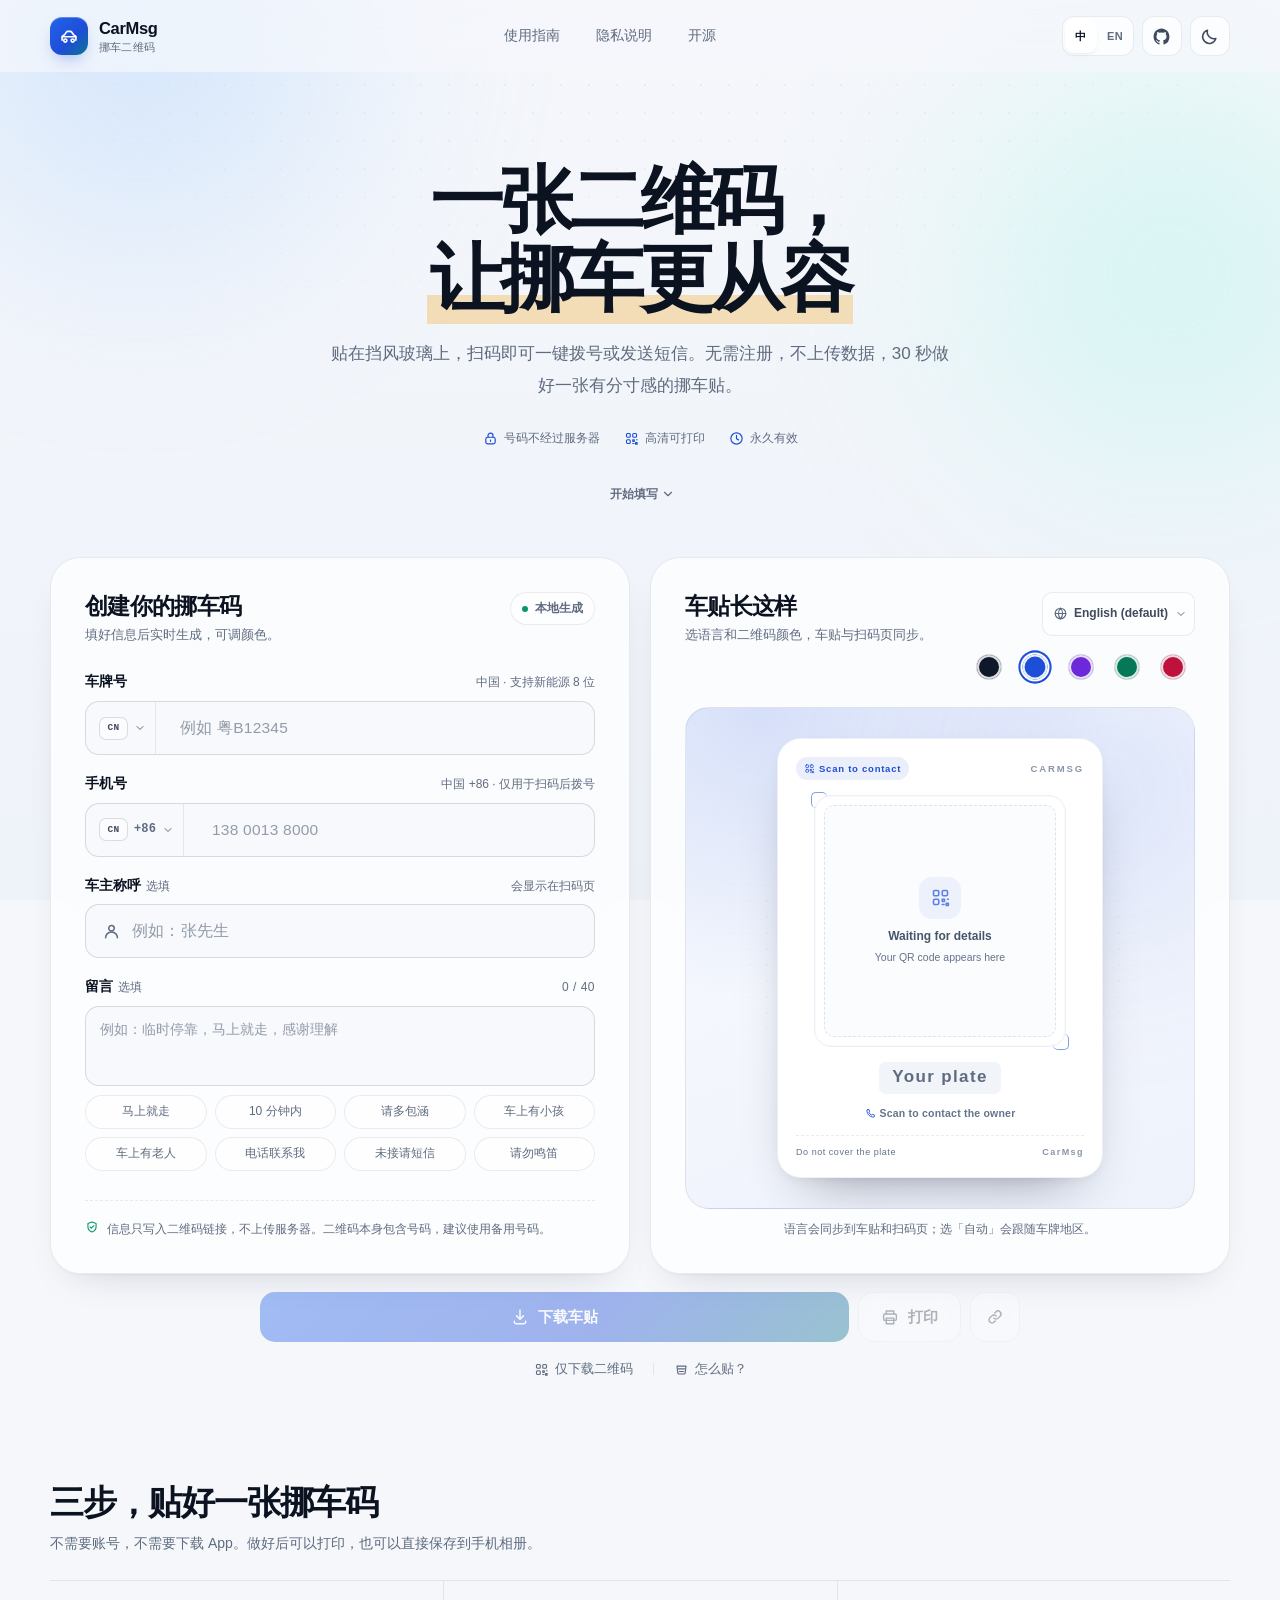
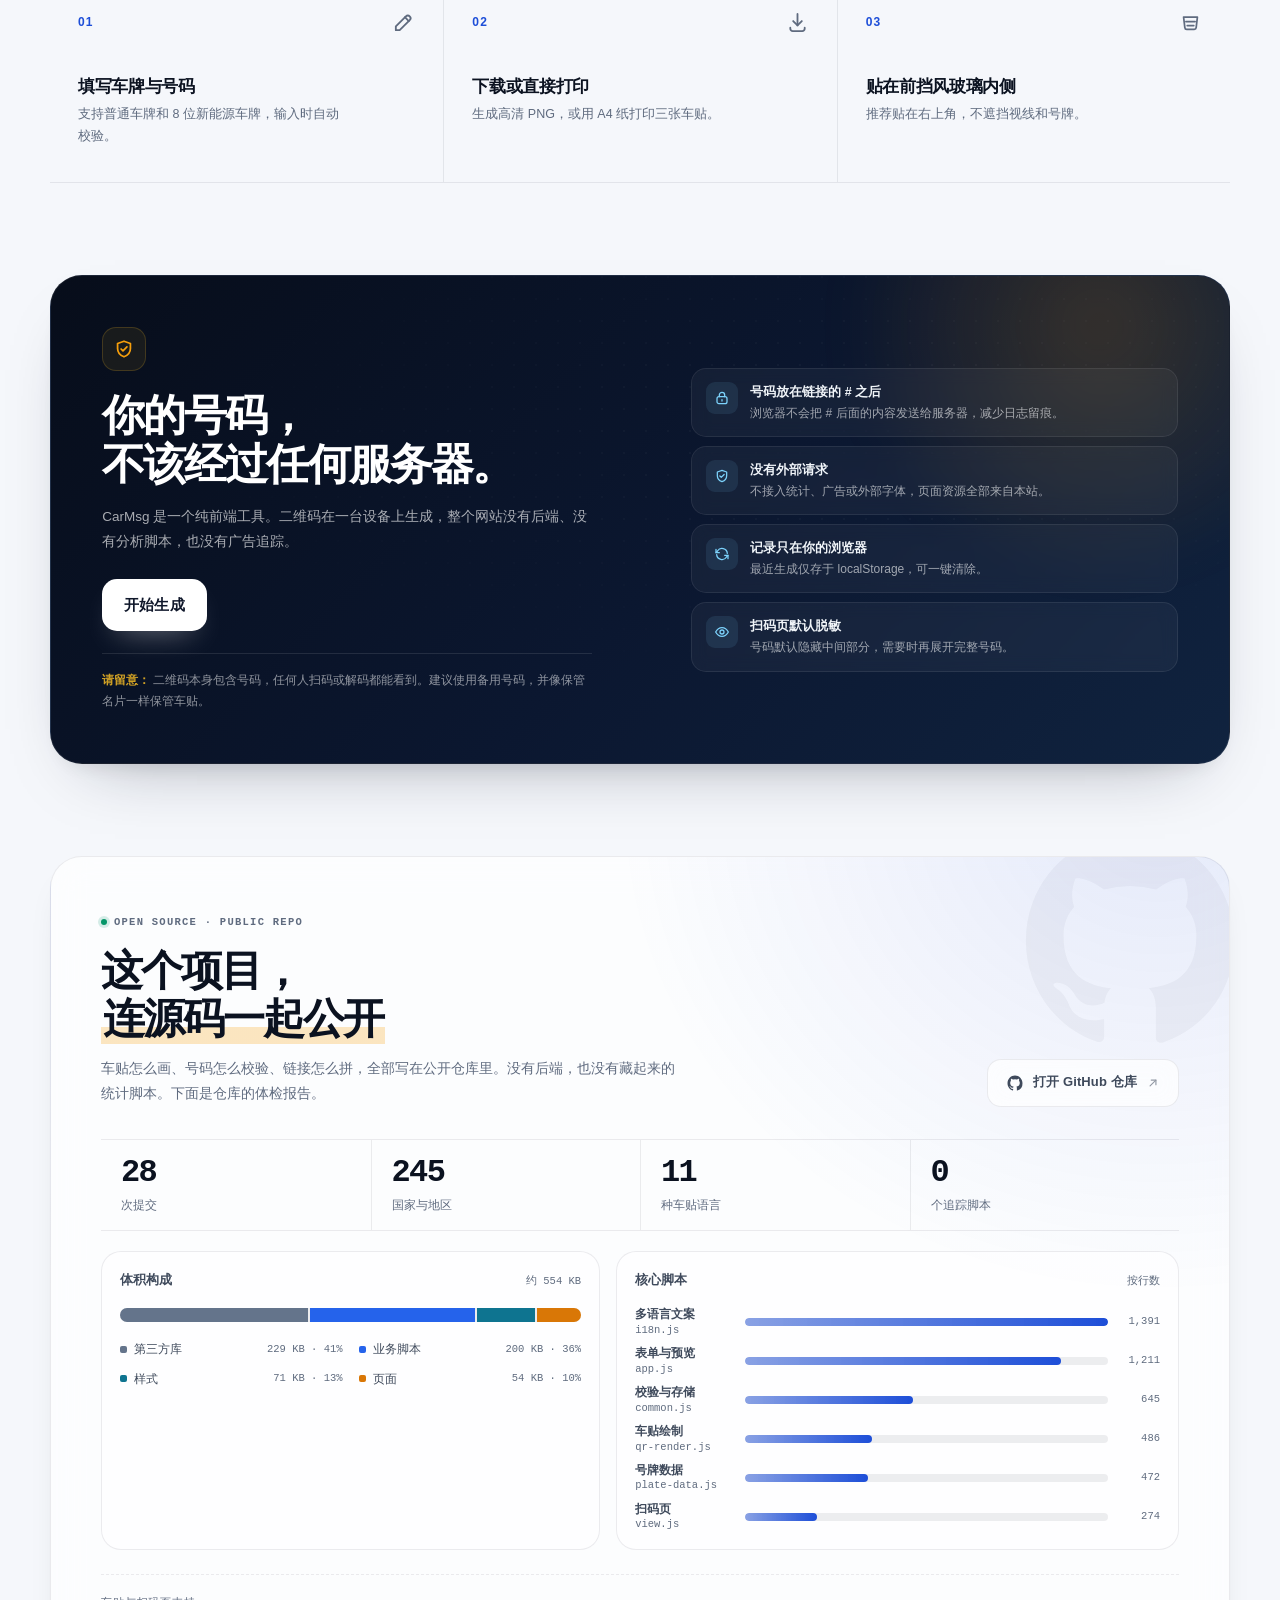
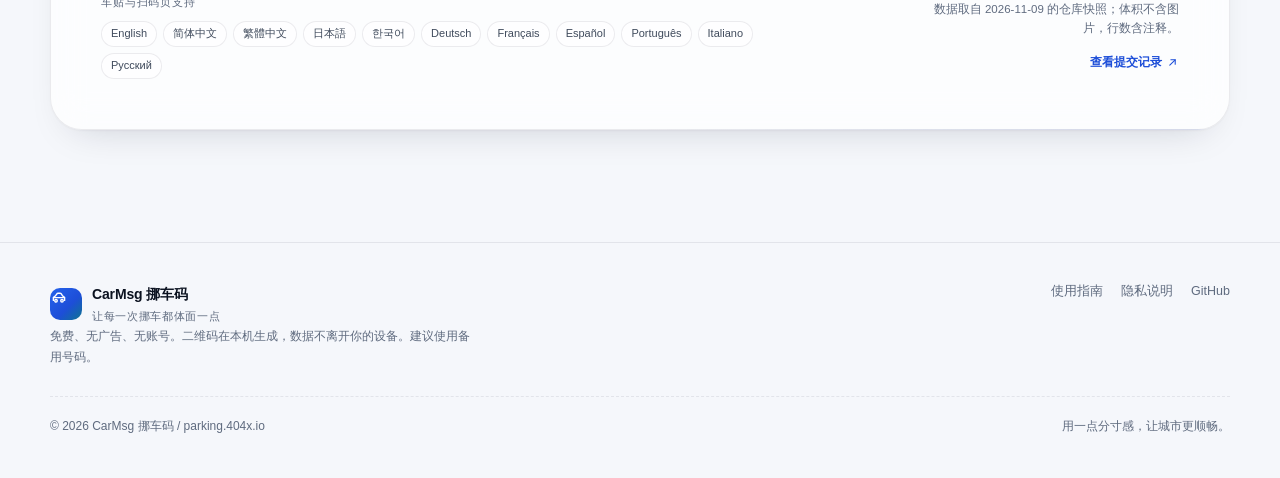
==== commit 5aa2b761: "feat: global phone and plate support with bilingual UI - add searchable country picker and libphonen" ====
--- a/index.html
+++ b/index.html
@@ -5,7 +5,7 @@
   <meta name="viewport" content="width=device-width, initial-scale=1, viewport-fit=cover">
   <meta name="format-detection" content="telephone=no">
   <title>CarMsg 挪车码 · 扫码联系车主，一键挪车</title>
-  <meta name="description" content="免费生成挪车二维码。贴在挡风玻璃上，扫码即可一键拨号或发送短信。无需注册，不上传数据，30 秒做好一张有分寸感的挪车贴。">
+  <meta name="description" content="免费生成挪车二维码，支持全球手机号与车牌、多语言车贴。贴在挡风玻璃上，扫码即可一键拨号或发送短信，无需注册，不上传数据。">
   <meta name="application-name" content="CarMsg 挪车码">
   <meta name="color-scheme" content="light dark">
   <meta name="apple-mobile-web-app-capable" content="yes">
@@ -13,20 +13,20 @@
   <meta name="theme-color" id="metaThemeColor" content="#f5f7fb">
   <meta name="referrer" content="strict-origin-when-cross-origin">
   <meta http-equiv="Content-Security-Policy" content="default-src 'self'; base-uri 'self'; form-action 'self'; img-src 'self' data: blob:; style-src 'self' 'unsafe-inline'; script-src 'self'; connect-src 'self'; font-src 'self'; object-src 'none'; media-src 'none'">
-  <link rel="canonical" href="https://car.msfts.org/">
+  <link rel="canonical" href="https://parking.404x.io/">
   <meta property="og:type" content="website">
   <meta property="og:locale" content="zh_CN">
   <meta property="og:site_name" content="CarMsg 挪车码">
   <meta property="og:title" content="CarMsg 挪车码 · 扫码联系车主，一键挪车">
   <meta property="og:description" content="一张二维码，让挪车更从容。纯本地生成，不上传任何数据。">
-  <meta property="og:url" content="https://car.msfts.org/">
-  <meta property="og:image" content="https://car.msfts.org/assets/og-cover.png">
+  <meta property="og:url" content="https://parking.404x.io/">
+  <meta property="og:image" content="https://parking.404x.io/assets/og-cover.png">
   <meta property="og:image:width" content="1200">
   <meta property="og:image:height" content="630">
   <meta name="twitter:card" content="summary_large_image">
   <meta name="twitter:title" content="CarMsg 挪车码">
   <meta name="twitter:description" content="一张二维码，让挪车更从容。纯本地生成，不上传任何数据。">
-  <meta name="twitter:image" content="https://car.msfts.org/assets/og-cover.png">
+  <meta name="twitter:image" content="https://parking.404x.io/assets/og-cover.png">
   <link rel="icon" href="assets/favicon.svg" type="image/svg+xml">
   <link rel="apple-touch-icon" href="assets/icons/apple-touch-icon.png">
   <link rel="manifest" href="manifest.webmanifest">
@@ -35,12 +35,16 @@
   <script src="assets/js/theme.js"></script>
   <script defer src="assets/js/qrcode.js"></script>
   <script defer src="assets/js/plate-data.js"></script>
+  <script defer src="assets/js/libphonenumber.js"></script>
+  <script defer src="assets/js/countries.js"></script>
+  <script defer src="assets/js/i18n.js"></script>
   <script defer src="assets/js/common.js"></script>
   <script defer src="assets/js/qr-render.js"></script>
+  <script defer src="assets/js/country-picker.js"></script>
   <script defer src="assets/js/app.js"></script>
 </head>
 <body>
-  <a class="skip-link" href="#generator">跳到二维码生成器</a>
+  <a class="skip-link" href="#generator" data-ui="skip">跳到二维码生成器</a>
 
   <div class="page-bg" aria-hidden="true">
     <span class="orb orb-a"></span>
@@ -111,6 +115,10 @@
       <path d="M4 20h4l10.5-10.5a2.8 2.8 0 0 0-4-4L4 16v4Z"/>
       <path d="m13.5 6.5 4 4"/>
     </symbol>
+    <symbol id="i-arrow" viewBox="0 0 24 24" fill="none" stroke="currentColor" stroke-width="2" stroke-linecap="round" stroke-linejoin="round">
+      <path d="M7 17 17 7"/>
+      <path d="M9 7h8v8"/>
+    </symbol>
     <symbol id="i-windshield" viewBox="0 0 24 24" fill="none" stroke="currentColor" stroke-width="1.8" stroke-linecap="round" stroke-linejoin="round">
       <path d="M4.8 6.5h14.4l-1.3 10.9a2 2 0 0 1-2 1.8H8.1a2 2 0 0 1-2-1.8L4.8 6.5Z"/>
       <path d="M7.2 11h9.6"/><path d="M8.6 15.2h6.8"/>
@@ -138,6 +146,20 @@
     <symbol id="i-eye" viewBox="0 0 24 24" fill="none" stroke="currentColor" stroke-width="1.9" stroke-linecap="round" stroke-linejoin="round">
       <path d="M2.5 12S6 5.5 12 5.5 21.5 12 21.5 12 18 18.5 12 18.5 2.5 12 2.5 12Z"/>
       <circle cx="12" cy="12" r="3"/>
+    </symbol>
+    <symbol id="i-search" viewBox="0 0 24 24" fill="none" stroke="currentColor" stroke-width="1.9" stroke-linecap="round" stroke-linejoin="round">
+      <circle cx="10.8" cy="10.8" r="6.6"/>
+      <path d="m15.7 15.7 4.1 4.1"/>
+    </symbol>
+    <symbol id="i-check" viewBox="0 0 24 24" fill="none" stroke="currentColor" stroke-width="2.4" stroke-linecap="round" stroke-linejoin="round">
+      <path d="m5 12.6 4.2 4.2L19 7"/>
+    </symbol>
+    <symbol id="i-x" viewBox="0 0 24 24" fill="none" stroke="currentColor" stroke-width="2" stroke-linecap="round" stroke-linejoin="round">
+      <path d="m6 6 12 12M18 6 6 18"/>
+    </symbol>
+    <symbol id="i-globe" viewBox="0 0 24 24" fill="none" stroke="currentColor" stroke-width="1.8" stroke-linecap="round" stroke-linejoin="round">
+      <circle cx="12" cy="12" r="8.5"/>
+      <path d="M3.6 12h16.8M12 3.5c2.2 2.3 3.3 5.2 3.3 8.5S14.2 18.2 12 20.5C9.8 18.2 8.7 15.3 8.7 12S9.8 5.8 12 3.5Z"/>
     </symbol>
   </svg>
 
@@ -147,16 +169,21 @@
         <span class="brand-mark"><svg aria-hidden="true"><use href="#i-car"></use></svg></span>
         <span class="brand-copy">
           <span class="brand-name">CarMsg</span>
-          <span class="brand-sub">挪车二维码</span>
+          <span class="brand-sub" data-ui="brand.sub">挪车二维码</span>
         </span>
-        <span class="sr-only">首页</span>
+        <span class="sr-only" data-ui="brand.home">首页</span>
       </a>
-      <nav class="nav" aria-label="主导航">
-        <a href="#guide">使用指南</a>
-        <a href="#privacy">隐私说明</a>
+      <nav class="nav" aria-label="主导航" data-ui-aria-label="nav.aria">
+        <a href="#guide" data-ui="nav.guide">使用指南</a>
+        <a href="#privacy" data-ui="nav.privacy">隐私说明</a>
+        <a href="#opensource" data-ui="nav.source">开源</a>
       </nav>
       <div class="header-actions">
-        <a class="icon-btn" href="https://github.com/Jas0n0ss/carmsg" target="_blank" rel="noopener noreferrer" aria-label="在 GitHub 查看源码" title="GitHub">
+        <div class="ui-lang-switch" role="group" aria-label="界面语言" data-ui-aria-label="ui.group">
+          <button class="ui-lang-btn" type="button" data-lang-choice="zh" aria-pressed="true" lang="zh" title="中文">中</button>
+          <button class="ui-lang-btn" type="button" data-lang-choice="en" aria-pressed="false" lang="en" title="English">EN</button>
+        </div>
+        <a class="icon-btn" href="https://github.com/Jas0n0ss/carmsg" target="_blank" rel="noopener noreferrer" aria-label="在 GitHub 查看源码" title="GitHub" data-ui-aria-label="header.github">
           <svg aria-hidden="true"><use href="#i-github"></use></svg>
         </a>
         <button class="icon-btn theme-toggle" type="button" data-theme-toggle aria-label="切换到深色模式" aria-pressed="false" title="切换到深色模式">
@@ -169,43 +196,47 @@
 
   <main id="main">
     <section class="hero container">
-      <h1>一张二维码，<br><span class="hero-em">让挪车更从容</span></h1>
-      <p class="hero-lead">贴在挡风玻璃上，扫码即可一键拨号或发送短信。无需注册，不上传数据，30 秒做好一张有分寸感的挪车贴。</p>
-      <ul class="hero-meta" aria-label="产品特点">
-        <li><svg aria-hidden="true"><use href="#i-lock"></use></svg>号码不经过服务器</li>
-        <li><svg aria-hidden="true"><use href="#i-qr"></use></svg>高清可打印</li>
-        <li><svg aria-hidden="true"><use href="#i-clock"></use></svg>永久有效</li>
+      <h1><span data-ui="hero.line1">一张二维码，</span><br><span class="hero-em" data-ui="hero.line2">让挪车更从容</span></h1>
+      <p class="hero-lead" data-ui="hero.lead">贴在挡风玻璃上，扫码即可一键拨号或发送短信。无需注册，不上传数据，30 秒做好一张有分寸感的挪车贴。</p>
+      <ul class="hero-meta" aria-label="产品特点" data-ui-aria-label="hero.metaAria">
+        <li><svg aria-hidden="true"><use href="#i-lock"></use></svg><span data-ui="hero.meta.private">号码不经过服务器</span></li>
+        <li><svg aria-hidden="true"><use href="#i-qr"></use></svg><span data-ui="hero.meta.print">高清可打印</span></li>
+        <li><svg aria-hidden="true"><use href="#i-clock"></use></svg><span data-ui="hero.meta.valid">永久有效</span></li>
       </ul>
-      <a class="hero-scroll" href="#generator">开始填写<svg aria-hidden="true"><use href="#i-chevron"></use></svg></a>
+      <a class="hero-scroll" href="#generator"><span data-ui="hero.scroll">开始填写</span><svg aria-hidden="true"><use href="#i-chevron"></use></svg></a>
     </section>
 
     <section class="container" id="generator" aria-labelledby="generatorTitle">
-      <h2 class="sr-only" id="generatorTitle">挪车二维码生成器</h2>
+      <h2 class="sr-only" id="generatorTitle" data-ui="generator.title">挪车二维码生成器</h2>
       <div class="workspace">
         <div class="panel form-panel">
           <div class="panel-head">
             <div>
-              <h3 class="panel-title">创建你的挪车码</h3>
-              <p class="panel-sub">填好信息后实时生成，可调颜色。</p>
-            </div>
-            <span class="pill"><span class="pill-dot is-live"></span>本地生成</span>
+              <h3 class="panel-title" data-ui="form.title">创建你的挪车码</h3>
+              <p class="panel-sub" data-ui="form.sub">填好信息后实时生成，可调颜色。</p>
+            </div>
+            <span class="pill"><span class="pill-dot is-live"></span><span data-ui="form.local">本地生成</span></span>
           </div>
 
           <form id="carForm" novalidate autocomplete="on">
             <div class="field">
               <div class="field-label">
-                <label for="plate">车牌号</label>
-                <span class="field-hint" id="plateHint">支持新能源 8 位车牌</span>
-              </div>
-              <div class="input-wrap" id="plateWrap">
-                <svg class="input-icon" aria-hidden="true"><use href="#i-car"></use></svg>
+                <label for="plate" data-ui="field.plate">车牌号</label>
+                <span class="field-hint" id="plateHint">支持全球车牌</span>
+              </div>
+              <div class="input-wrap has-country" id="plateWrap">
+                <button class="country-trigger" type="button" id="plateCountryBtn" data-country-target="plate"
+                  aria-haspopup="dialog" aria-controls="countryDialog" aria-expanded="false" aria-label="选择车牌国家/地区，当前中国">
+                  <span class="country-iso" id="plateCountryIso">CN</span>
+                  <svg class="country-chevron" aria-hidden="true"><use href="#i-chevron"></use></svg>
+                </button>
                 <input id="plate" name="plate" type="text" inputmode="text" autocomplete="off"
-                  autocapitalize="characters" spellcheck="false" maxlength="12"
+                  autocapitalize="characters" spellcheck="false" maxlength="20"
                   placeholder="例如 粤B12345" aria-describedby="plateHint plateMsg">
               </div>
               <p class="plate-region" id="plateRegion" role="status" aria-live="polite" aria-atomic="true" hidden>
                 <svg aria-hidden="true"><use href="#i-pin"></use></svg>
-                <span>归属地</span>
+                <span data-ui="plate.region">归属地</span>
                 <strong id="plateRegionText"></strong>
               </p>
               <p class="field-msg" id="plateMsg" role="alert">
@@ -215,14 +246,22 @@
 
             <div class="field">
               <div class="field-label">
-                <label for="phone">手机号</label>
-                <span class="field-hint" id="phoneHint">仅用于扫码后拨号</span>
-              </div>
-              <div class="input-wrap has-prefix" id="phoneWrap">
-                <span class="input-prefix" aria-hidden="true">+86</span>
+                <label for="phone" data-ui="field.phone">手机号</label>
+                <span class="field-hint" id="phoneHint">中国 +86 · 仅用于扫码后拨号</span>
+              </div>
+              <div class="input-wrap has-country has-dial" id="phoneWrap">
+                <button class="country-trigger" type="button" id="phoneCountryBtn" data-country-target="phone"
+                  aria-haspopup="dialog" aria-controls="countryDialog" aria-expanded="false" aria-label="选择手机号国家/地区，当前中国 +86">
+                  <span class="country-iso" id="phoneCountryIso">CN</span>
+                  <span class="country-dial" id="phoneCountryDial">+86</span>
+                  <svg class="country-chevron" aria-hidden="true"><use href="#i-chevron"></use></svg>
+                </button>
                 <input id="phone" name="phone" type="tel" inputmode="numeric" autocomplete="tel-national"
-                  maxlength="20" placeholder="请输入 11 位手机号" aria-describedby="phoneHint phoneMsg">
-              </div>
+                  maxlength="18" placeholder="138 0013 8000" aria-describedby="phoneHint phoneMsg">
+              </div>
+              <p class="phone-preview" id="phonePreview" role="status" aria-live="polite" aria-atomic="true" hidden>
+                <svg aria-hidden="true"><use href="#i-phone"></use></svg><span></span>
+              </p>
               <p class="field-msg" id="phoneMsg" role="alert">
                 <svg aria-hidden="true"><use href="#i-alert"></use></svg><span></span>
               </p>
@@ -230,41 +269,41 @@
 
             <div class="field">
               <div class="field-label">
-                <label for="owner">车主称呼<span class="optional">选填</span></label>
-                <span class="field-hint" id="ownerHint">会显示在扫码页</span>
+                <label for="owner"><span data-ui="field.owner">车主称呼</span><span class="optional" data-ui="field.optional">选填</span></label>
+                <span class="field-hint" id="ownerHint" data-ui="owner.hint">会显示在扫码页</span>
               </div>
               <div class="input-wrap">
                 <svg class="input-icon" aria-hidden="true"><use href="#i-user"></use></svg>
                 <input id="owner" name="owner" type="text" autocomplete="name" maxlength="12"
-                  placeholder="例如：张先生" aria-describedby="ownerHint">
+                  placeholder="例如：张先生" aria-describedby="ownerHint" data-ui-placeholder="owner.placeholder">
               </div>
             </div>
 
             <div class="field">
               <div class="field-label">
-                <label for="note">留言<span class="optional">选填</span></label>
+                <label for="note"><span data-ui="field.note">留言</span><span class="optional" data-ui="field.optional">选填</span></label>
                 <span class="counter" id="noteCounter">0 / 40</span>
               </div>
               <div class="textarea-wrap">
                 <textarea id="note" name="note" maxlength="40" rows="2"
-                  aria-describedby="noteCounter" placeholder="例如：临时停靠，马上就走，感谢理解"></textarea>
-              </div>
-              <div class="chips" id="noteChips" role="group" aria-label="常用留言">
-                <button type="button" class="chip" data-note="临时停靠，马上就走，感谢理解">马上就走</button>
-                <button type="button" class="chip" data-note="临时停靠，10 分钟内离开，感谢理解">10 分钟内</button>
-                <button type="button" class="chip" data-note="临时停靠，请多包涵">请多包涵</button>
-                <button type="button" class="chip" data-note="车上有小孩，请多包涵">车上有小孩</button>
-                <button type="button" class="chip" data-note="车上有老人，请多包涵">车上有老人</button>
-                <button type="button" class="chip" data-note="请电话联系我，谢谢">电话联系我</button>
-                <button type="button" class="chip" data-note="电话未接请短信联系，谢谢">未接请短信</button>
-                <button type="button" class="chip" data-note="夜间停车，请勿鸣笛，谢谢">请勿鸣笛</button>
+                  aria-describedby="noteCounter" placeholder="例如：临时停靠，马上就走，感谢理解" data-ui-placeholder="note.placeholder"></textarea>
+              </div>
+              <div class="chips" id="noteChips" role="group" aria-label="常用留言" data-ui-aria-label="note.chipsAria">
+                <button type="button" class="chip" data-note="临时停靠，马上就走，感谢理解" data-note-index="0" data-ui="note.chip.0">马上就走</button>
+                <button type="button" class="chip" data-note="临时停靠，10 分钟内离开，感谢理解" data-note-index="1" data-ui="note.chip.1">10 分钟内</button>
+                <button type="button" class="chip" data-note="临时停靠，请多包涵" data-note-index="2" data-ui="note.chip.2">请多包涵</button>
+                <button type="button" class="chip" data-note="车上有小孩，请多包涵" data-note-index="3" data-ui="note.chip.3">车上有小孩</button>
+                <button type="button" class="chip" data-note="车上有老人，请多包涵" data-note-index="4" data-ui="note.chip.4">车上有老人</button>
+                <button type="button" class="chip" data-note="请电话联系我，谢谢" data-note-index="5" data-ui="note.chip.5">电话联系我</button>
+                <button type="button" class="chip" data-note="电话未接请短信联系，谢谢" data-note-index="6" data-ui="note.chip.6">未接请短信</button>
+                <button type="button" class="chip" data-note="夜间停车，请勿鸣笛，谢谢" data-note-index="7" data-ui="note.chip.7">请勿鸣笛</button>
               </div>
             </div>
 
             <div class="form-foot">
               <p class="privacy-line">
                 <svg aria-hidden="true"><use href="#i-shield"></use></svg>
-                <span>信息只写入二维码链接，不上传服务器。二维码本身包含号码，建议使用备用号码。</span>
+                <span data-ui="privacy.line">信息只写入二维码链接，不上传服务器。二维码本身包含号码，建议使用备用号码。</span>
               </p>
             </div>
             <p class="sr-only" id="formStatus" role="status" aria-live="polite" aria-atomic="true"></p>
@@ -274,15 +313,36 @@
         <aside class="panel preview-panel" id="previewPanel" aria-labelledby="previewTitle">
           <div class="panel-head preview-head">
             <div>
-              <h3 class="panel-title" id="previewTitle">车贴长这样</h3>
-              <p class="panel-sub">选一个喜欢的二维码颜色。</p>
-            </div>
-            <div class="swatches" id="swatches" role="group" aria-label="二维码颜色">
-              <button class="swatch" type="button" data-accent="ink" aria-label="曜石黑" title="曜石黑" aria-pressed="false"></button>
-              <button class="swatch" type="button" data-accent="ocean" aria-label="深海蓝" title="深海蓝" aria-pressed="true"></button>
-              <button class="swatch" type="button" data-accent="violet" aria-label="暮光紫" title="暮光紫" aria-pressed="false"></button>
-              <button class="swatch" type="button" data-accent="forest" aria-label="松林绿" title="松林绿" aria-pressed="false"></button>
-              <button class="swatch" type="button" data-accent="rose" aria-label="胭脂红" title="胭脂红" aria-pressed="false"></button>
+              <h3 class="panel-title" id="previewTitle" data-ui="preview.title">车贴长这样</h3>
+              <p class="panel-sub" data-ui="preview.sub">选语言和二维码颜色，车贴与扫码页同步。</p>
+            </div>
+            <div class="preview-controls">
+              <label class="lang-select">
+                <svg class="lang-globe" aria-hidden="true"><use href="#i-globe"></use></svg>
+                <span class="sr-only" data-ui="preview.langLabel">车贴与扫码页语言</span>
+                <select id="langSelect">
+                  <option value="en">English (default)</option>
+                  <option value="auto" data-ui="preview.langAuto">自动 · 跟随车牌</option>
+                  <option value="zh-Hans">简体中文</option>
+                  <option value="zh-Hant">繁體中文</option>
+                  <option value="ja">日本語</option>
+                  <option value="ko">한국어</option>
+                  <option value="de">Deutsch</option>
+                  <option value="fr">Français</option>
+                  <option value="es">Español</option>
+                  <option value="pt">Português</option>
+                  <option value="it">Italiano</option>
+                  <option value="ru">Русский</option>
+                </select>
+                <svg class="lang-chevron" aria-hidden="true"><use href="#i-chevron"></use></svg>
+              </label>
+              <div class="swatches" id="swatches" role="group" aria-label="二维码颜色" data-ui-aria-label="preview.color">
+                <button class="swatch" type="button" data-accent="ink" aria-label="曜石黑" title="曜石黑" aria-pressed="false" data-ui-aria-label="accent.ink" data-ui-title="accent.ink"></button>
+                <button class="swatch" type="button" data-accent="ocean" aria-label="深海蓝" title="深海蓝" aria-pressed="true" data-ui-aria-label="accent.ocean" data-ui-title="accent.ocean"></button>
+                <button class="swatch" type="button" data-accent="violet" aria-label="暮光紫" title="暮光紫" aria-pressed="false" data-ui-aria-label="accent.violet" data-ui-title="accent.violet"></button>
+                <button class="swatch" type="button" data-accent="forest" aria-label="松林绿" title="松林绿" aria-pressed="false" data-ui-aria-label="accent.forest" data-ui-title="accent.forest"></button>
+                <button class="swatch" type="button" data-accent="rose" aria-label="胭脂红" title="胭脂红" aria-pressed="false" data-ui-aria-label="accent.rose" data-ui-title="accent.rose"></button>
+              </div>
             </div>
           </div>
 
@@ -290,59 +350,63 @@
             <div class="tag-stage-glow" aria-hidden="true"></div>
             <div class="tag-card" id="tagCard">
               <div class="tag-top">
-                <span class="tag-chip"><svg aria-hidden="true"><use href="#i-qr"></use></svg>扫码挪车</span>
+                <span class="tag-chip"><svg aria-hidden="true"><use href="#i-qr"></use></svg><span data-i18n="preview.chip">Scan to contact</span></span>
                 <span class="tag-brand" aria-hidden="true">CARMSG</span>
               </div>
               <div class="qr-frame" id="qrFrame">
-                <canvas id="qrCanvas" width="720" height="720" role="img" aria-label="包含车主联系方式的二维码"></canvas>
+                <canvas id="qrCanvas" width="720" height="720" role="img" aria-label="QR code with the owner's contact details"></canvas>
                 <div class="qr-empty" id="qrEmpty">
                   <span class="qr-empty-icon"><svg aria-hidden="true"><use href="#i-qr"></use></svg></span>
-                  <strong>等待填写信息</strong>
-                  <span>二维码将在这里实时生成</span>
+                  <strong data-i18n="preview.emptyTitle">Waiting for details</strong>
+                  <span data-i18n="preview.emptyBody">Your QR code appears here</span>
                 </div>
               </div>
               <div class="tag-info">
-                <span class="plate-badge is-placeholder" id="plateDisplay">你的车牌</span>
+                <span class="plate-badge is-placeholder" id="plateDisplay">
+                  <span class="plate-cc" id="plateCC" hidden>CN</span>
+                  <span class="plate-text" id="plateText">Your plate</span>
+                </span>
                 <div class="tag-owner" id="ownerDisplay" hidden>
-                  <span class="owner-avatar" id="ownerAvatar" aria-hidden="true">车</span>
-                  <span id="ownerName">车主</span>
+                  <span class="owner-avatar" id="ownerAvatar" aria-hidden="true">O</span>
+                  <span id="ownerName">Owner</span>
                 </div>
                 <p class="tag-note" id="noteDisplay" hidden></p>
-                <p class="tag-scan"><svg aria-hidden="true"><use href="#i-phone"></use></svg>扫码联系车主，一键拨号</p>
+                <p class="tag-scan"><svg aria-hidden="true"><use href="#i-phone"></use></svg><span data-i18n="preview.scan">Scan to contact the owner</span></p>
               </div>
               <div class="tag-footer">
-                <span>请勿遮挡号牌</span>
+                <span data-i18n="preview.footer">Do not cover the plate</span>
                 <span class="tag-footer-brand" aria-hidden="true">CarMsg</span>
               </div>
             </div>
           </div>
+          <p class="preview-note" data-ui="preview.note">语言会同步到车贴和扫码页；选「自动」会跟随车牌地区。</p>
 
         </aside>
       </div>
 
-      <div class="workspace-actions" role="group" aria-label="导出车贴">
+      <div class="workspace-actions" role="group" aria-label="导出车贴" data-ui-aria-label="action.group">
           <div class="preview-actions">
             <button class="btn btn-primary" type="button" id="downloadBtn" disabled>
-              <svg aria-hidden="true"><use href="#i-download"></use></svg>下载车贴
+              <svg aria-hidden="true"><use href="#i-download"></use></svg><span data-ui="action.download">下载车贴</span>
             </button>
             <button class="btn btn-ghost" type="button" id="printBtn" disabled>
-              <svg aria-hidden="true"><use href="#i-printer"></use></svg>打印
+              <svg aria-hidden="true"><use href="#i-printer"></use></svg><span data-ui="action.print">打印</span>
             </button>
-            <button class="btn btn-ghost btn-icon-only" type="button" id="copyBtn" disabled aria-label="复制二维码链接" title="复制链接">
+            <button class="btn btn-ghost btn-icon-only" type="button" id="copyBtn" disabled aria-label="复制二维码链接" title="复制链接" data-ui-aria-label="action.copy" data-ui-title="action.copyTitle">
               <svg aria-hidden="true"><use href="#i-link"></use></svg>
             </button>
           </div>
           <div class="sub-actions">
             <button class="btn-quiet" type="button" id="qrOnlyBtn" disabled>
-              <svg aria-hidden="true"><use href="#i-qr"></use></svg>仅下载二维码
+              <svg aria-hidden="true"><use href="#i-qr"></use></svg><span data-ui="action.qrOnly">仅下载二维码</span>
             </button>
             <span class="sub-divider" aria-hidden="true"></span>
             <button class="btn-quiet" type="button" id="shareBtn" hidden>
-              <svg aria-hidden="true"><use href="#i-share"></use></svg>分享
+              <svg aria-hidden="true"><use href="#i-share"></use></svg><span data-ui="action.share">分享</span>
             </button>
             <span class="sub-divider" id="shareDivider" hidden aria-hidden="true"></span>
             <a class="btn-quiet" href="#guide">
-              <svg aria-hidden="true"><use href="#i-windshield"></use></svg>怎么贴？
+              <svg aria-hidden="true"><use href="#i-windshield"></use></svg><span data-ui="action.how">怎么贴？</span>
             </a>
           </div>
       </div>
@@ -351,11 +415,11 @@
     <section class="container section recent-section" id="recentSection" aria-labelledby="recentTitle" hidden>
       <div class="section-head">
         <div>
-          <h2 id="recentTitle">最近生成</h2>
-          <p>仅保存在你的浏览器里，不会上传。可随时清除。</p>
+          <h2 id="recentTitle" data-ui="recent.title">最近生成</h2>
+          <p data-ui="recent.sub">仅保存在你的浏览器里，不会上传。可随时清除。</p>
         </div>
         <button class="btn btn-quiet" type="button" id="clearRecent">
-          <svg aria-hidden="true"><use href="#i-trash"></use></svg><span>清空记录</span>
+          <svg aria-hidden="true"><use href="#i-trash"></use></svg><span data-ui="recent.clear">清空记录</span>
         </button>
       </div>
       <div class="recent-grid" id="recentList"></div>
@@ -364,8 +428,8 @@
     <section class="container section" id="guide" aria-labelledby="guideTitle">
       <div class="section-head">
         <div>
-          <h2 id="guideTitle">三步，贴好一张挪车码</h2>
-          <p>不需要账号，不需要下载 App。做好后可以打印，也可以直接保存到手机相册。</p>
+          <h2 id="guideTitle" data-ui="guide.title">三步，贴好一张挪车码</h2>
+          <p data-ui="guide.sub">不需要账号，不需要下载 App。做好后可以打印，也可以直接保存到手机相册。</p>
         </div>
       </div>
       <div class="steps">
@@ -374,24 +438,24 @@
             <span class="step-num">01</span>
             <svg class="step-icon" aria-hidden="true"><use href="#i-edit"></use></svg>
           </div>
-          <h3>填写车牌与号码</h3>
-          <p>支持普通车牌和 8 位新能源车牌，输入时自动校验。</p>
+          <h3 data-ui="guide.step1.title">填写车牌与号码</h3>
+          <p data-ui="guide.step1.body">支持普通车牌和 8 位新能源车牌，输入时自动校验。</p>
         </article>
         <article class="step">
           <div class="step-top">
             <span class="step-num">02</span>
             <svg class="step-icon" aria-hidden="true"><use href="#i-download"></use></svg>
           </div>
-          <h3>下载或直接打印</h3>
-          <p>生成高清 PNG，或用 A4 纸打印三张车贴。</p>
+          <h3 data-ui="guide.step2.title">下载或直接打印</h3>
+          <p data-ui="guide.step2.body">生成高清 PNG，或用 A4 纸打印三张车贴。</p>
         </article>
         <article class="step">
           <div class="step-top">
             <span class="step-num">03</span>
             <svg class="step-icon" aria-hidden="true"><use href="#i-windshield"></use></svg>
           </div>
-          <h3>贴在前挡风玻璃内侧</h3>
-          <p>推荐贴在右上角，不遮挡视线和号牌。</p>
+          <h3 data-ui="guide.step3.title">贴在前挡风玻璃内侧</h3>
+          <p data-ui="guide.step3.body">推荐贴在右上角，不遮挡视线和号牌。</p>
         </article>
       </div>
     </section>
@@ -400,31 +464,165 @@
       <div class="privacy-panel" data-reveal>
         <div class="privacy-copy">
           <span class="privacy-mark" aria-hidden="true"><svg><use href="#i-shield"></use></svg></span>
-          <h2 id="privacyTitle">你的号码，<br>不该经过任何服务器。</h2>
-          <p>CarMsg 是一个纯前端工具。二维码在一台设备上生成，整个网站没有后端、没有分析脚本，也没有广告追踪。</p>
+          <h2 id="privacyTitle"><span data-ui="privacy.title1">你的号码，</span><br><span data-ui="privacy.title2">不该经过任何服务器。</span></h2>
+          <p data-ui="privacy.body">CarMsg 是一个纯前端工具。二维码在一台设备上生成，整个网站没有后端、没有分析脚本，也没有广告追踪。</p>
           <div class="privacy-actions">
-            <a class="btn btn-light" href="#generator">开始生成</a>
-          </div>
-          <p class="privacy-caution"><strong>请留意：</strong>二维码本身包含号码，任何人扫码或解码都能看到。建议使用备用号码，并像保管名片一样保管车贴。</p>
+            <a class="btn btn-light" href="#generator" data-ui="privacy.cta">开始生成</a>
+          </div>
+          <p class="privacy-caution"><strong data-ui="privacy.cautionStrong">请留意：</strong><span data-ui="privacy.cautionText">二维码本身包含号码，任何人扫码或解码都能看到。建议使用备用号码，并像保管名片一样保管车贴。</span></p>
         </div>
         <ul class="privacy-list">
           <li>
             <span class="privacy-icon"><svg aria-hidden="true"><use href="#i-lock"></use></svg></span>
-            <div><strong>号码放在链接的 # 之后</strong><span>浏览器不会把 # 后面的内容发送给服务器，减少日志留痕。</span></div>
+            <div><strong data-ui="privacy.item1.title">号码放在链接的 # 之后</strong><span data-ui="privacy.item1.body">浏览器不会把 # 后面的内容发送给服务器，减少日志留痕。</span></div>
           </li>
           <li>
             <span class="privacy-icon"><svg aria-hidden="true"><use href="#i-shield"></use></svg></span>
-            <div><strong>没有第三方脚本</strong><span>不接入统计、广告或外部字体，页面资源全部来自本站。</span></div>
+            <div><strong data-ui="privacy.item2.title">没有外部请求</strong><span data-ui="privacy.item2.body">不接入统计、广告或外部字体，页面资源全部来自本站。</span></div>
           </li>
           <li>
             <span class="privacy-icon"><svg aria-hidden="true"><use href="#i-refresh"></use></svg></span>
-            <div><strong>记录只在你的浏览器</strong><span>最近生成仅存于 localStorage，可一键清除。</span></div>
+            <div><strong data-ui="privacy.item3.title">记录只在你的浏览器</strong><span data-ui="privacy.item3.body">最近生成仅存于 localStorage，可一键清除。</span></div>
           </li>
           <li>
             <span class="privacy-icon"><svg aria-hidden="true"><use href="#i-eye"></use></svg></span>
-            <div><strong>扫码页默认脱敏</strong><span>手机号中间四位以星号显示，需要时再展开完整号码。</span></div>
+            <div><strong data-ui="privacy.item4.title">扫码页默认脱敏</strong><span data-ui="privacy.item4.body">号码默认隐藏中间部分，需要时再展开完整号码。</span></div>
           </li>
         </ul>
+      </div>
+    </section>
+
+    <section class="container section" id="opensource" aria-labelledby="opensourceTitle">
+      <div class="repo-panel" data-reveal>
+        <svg class="repo-mark" aria-hidden="true"><use href="#i-github"></use></svg>
+
+        <div class="repo-head">
+          <div class="repo-intro">
+            <p class="repo-kicker">
+              <span class="repo-dot" aria-hidden="true"></span>
+              <span data-ui="repo.kicker">OPEN SOURCE · PUBLIC REPO</span>
+            </p>
+            <h2 id="opensourceTitle">
+              <span data-ui="repo.title1">这个项目，</span><br>
+              <span class="repo-em" data-ui="repo.title2">连源码一起公开</span>
+            </h2>
+            <p class="repo-lead" data-ui="repo.lead">车贴怎么画、号码怎么校验、链接怎么拼，全部写在公开仓库里。没有后端，也没有藏起来的统计脚本。下面是仓库的体检报告。</p>
+          </div>
+          <a class="btn btn-ghost repo-cta" href="https://github.com/Jas0n0ss/carmsg" target="_blank" rel="noopener noreferrer">
+            <svg aria-hidden="true"><use href="#i-github"></use></svg>
+            <span data-ui="repo.cta">打开 GitHub 仓库</span>
+            <svg class="repo-cta-arrow" aria-hidden="true"><use href="#i-arrow"></use></svg>
+          </a>
+        </div>
+
+        <ul class="repo-stats" aria-label="仓库数据" data-ui-aria-label="repo.statsAria">
+          <li><strong>28</strong><span data-ui="repo.stat.commits">次提交</span></li>
+          <li><strong>245</strong><span data-ui="repo.stat.countries">国家与地区</span></li>
+          <li><strong>11</strong><span data-ui="repo.stat.langs">种车贴语言</span></li>
+          <li><strong>0</strong><span data-ui="repo.stat.trackers">个追踪脚本</span></li>
+        </ul>
+
+        <div class="repo-charts">
+          <figure class="repo-chart">
+            <figcaption class="repo-chart-head">
+              <span class="repo-chart-title" data-ui="repo.chart1.title">体积构成</span>
+              <span class="repo-chart-meta" data-ui="repo.chart1.meta">约 554 KB</span>
+            </figcaption>
+            <div class="repo-bar" role="img" aria-label="全站约 554 KB：第三方库 229 KB 占 41%，业务脚本 200 KB 占 36%，样式 71 KB 占 13%，页面 54 KB 占 10%。" data-ui-aria-label="repo.chart1.aria">
+              <span class="repo-seg is-lib" style="--w:41.4"></span>
+              <span class="repo-seg is-js" style="--w:36.1"></span>
+              <span class="repo-seg is-css" style="--w:12.8"></span>
+              <span class="repo-seg is-html" style="--w:9.7"></span>
+            </div>
+            <ul class="repo-legend">
+              <li>
+                <span class="repo-swatch is-lib" aria-hidden="true"></span>
+                <span data-ui="repo.legend.lib">第三方库</span>
+                <span class="repo-legend-val">229 KB · 41%</span>
+              </li>
+              <li>
+                <span class="repo-swatch is-js" aria-hidden="true"></span>
+                <span data-ui="repo.legend.js">业务脚本</span>
+                <span class="repo-legend-val">200 KB · 36%</span>
+              </li>
+              <li>
+                <span class="repo-swatch is-css" aria-hidden="true"></span>
+                <span data-ui="repo.legend.css">样式</span>
+                <span class="repo-legend-val">71 KB · 13%</span>
+              </li>
+              <li>
+                <span class="repo-swatch is-html" aria-hidden="true"></span>
+                <span data-ui="repo.legend.html">页面</span>
+                <span class="repo-legend-val">54 KB · 10%</span>
+              </li>
+            </ul>
+          </figure>
+
+          <figure class="repo-chart">
+            <figcaption class="repo-chart-head">
+              <span class="repo-chart-title" data-ui="repo.chart2.title">核心脚本</span>
+              <span class="repo-chart-meta" data-ui="repo.chart2.meta">按行数</span>
+            </figcaption>
+            <ul class="repo-modules">
+              <li>
+                <span class="repo-mod-label"><strong data-ui="repo.module.i18n">多语言文案</strong><small>i18n.js</small></span>
+                <span class="repo-mod-track" aria-hidden="true"><span class="repo-mod-fill" style="--w:100"></span></span>
+                <span class="repo-mod-value">1,391</span>
+              </li>
+              <li>
+                <span class="repo-mod-label"><strong data-ui="repo.module.app">表单与预览</strong><small>app.js</small></span>
+                <span class="repo-mod-track" aria-hidden="true"><span class="repo-mod-fill" style="--w:87.1"></span></span>
+                <span class="repo-mod-value">1,211</span>
+              </li>
+              <li>
+                <span class="repo-mod-label"><strong data-ui="repo.module.common">校验与存储</strong><small>common.js</small></span>
+                <span class="repo-mod-track" aria-hidden="true"><span class="repo-mod-fill" style="--w:46.4"></span></span>
+                <span class="repo-mod-value">645</span>
+              </li>
+              <li>
+                <span class="repo-mod-label"><strong data-ui="repo.module.qr">车贴绘制</strong><small>qr-render.js</small></span>
+                <span class="repo-mod-track" aria-hidden="true"><span class="repo-mod-fill" style="--w:34.9"></span></span>
+                <span class="repo-mod-value">486</span>
+              </li>
+              <li>
+                <span class="repo-mod-label"><strong data-ui="repo.module.plate">号牌数据</strong><small>plate-data.js</small></span>
+                <span class="repo-mod-track" aria-hidden="true"><span class="repo-mod-fill" style="--w:33.9"></span></span>
+                <span class="repo-mod-value">472</span>
+              </li>
+              <li>
+                <span class="repo-mod-label"><strong data-ui="repo.module.view">扫码页</strong><small>view.js</small></span>
+                <span class="repo-mod-track" aria-hidden="true"><span class="repo-mod-fill" style="--w:19.7"></span></span>
+                <span class="repo-mod-value">274</span>
+              </li>
+            </ul>
+          </figure>
+        </div>
+
+        <div class="repo-foot">
+          <div class="repo-langs">
+            <span class="repo-langs-label" data-ui="repo.langs.label">车贴与扫码页支持</span>
+            <ul class="repo-lang-chips">
+              <li lang="en">English</li>
+              <li lang="zh-Hans">简体中文</li>
+              <li lang="zh-Hant">繁體中文</li>
+              <li lang="ja">日本語</li>
+              <li lang="ko">한국어</li>
+              <li lang="de">Deutsch</li>
+              <li lang="fr">Français</li>
+              <li lang="es">Español</li>
+              <li lang="pt">Português</li>
+              <li lang="it">Italiano</li>
+              <li lang="ru">Русский</li>
+            </ul>
+          </div>
+          <div class="repo-foot-meta">
+            <p class="repo-note" data-ui="repo.note">数据取自 2026-11-09 的仓库快照；体积不含图片，行数含注释。</p>
+            <a class="repo-commits" href="https://github.com/Jas0n0ss/carmsg/commits/main" target="_blank" rel="noopener noreferrer">
+              <span data-ui="repo.commitsLink">查看提交记录</span>
+              <svg aria-hidden="true"><use href="#i-arrow"></use></svg>
+            </a>
+          </div>
+        </div>
       </div>
     </section>
 
@@ -436,71 +634,95 @@
         <div>
           <a class="footer-brand" href="./">
             <span class="brand-mark"><svg aria-hidden="true"><use href="#i-car"></use></svg></span>
-            <div><strong>CarMsg 挪车码</strong><span>让每一次挪车都体面一点</span></div>
+            <div><strong data-ui="footer.brand">CarMsg 挪车码</strong><span data-ui="footer.sub">让每一次挪车都体面一点</span></div>
           </a>
-          <p class="footer-note">免费、无广告、无账号。二维码在本机生成，数据不离开你的设备。建议使用备用号码。</p>
+          <p class="footer-note" data-ui="footer.note">免费、无广告、无账号。二维码在本机生成，数据不离开你的设备。建议使用备用号码。</p>
         </div>
         <div class="footer-links">
-          <a href="#guide">使用指南</a>
-          <a href="#privacy">隐私说明</a>
-            <a href="https://github.com/Jas0n0ss/carmsg" target="_blank" rel="noopener noreferrer">GitHub</a>
+          <a href="#guide" data-ui="footer.guide">使用指南</a>
+          <a href="#privacy" data-ui="footer.privacy">隐私说明</a>
+            <a href="https://github.com/Jas0n0ss/carmsg" target="_blank" rel="noopener noreferrer" data-ui="footer.github">GitHub</a>
         </div>
       </div>
       <div class="footer-bottom">
-        <span>© <span data-year>2026</span> CarMsg 挪车码 / car.msfts.org</span>
-        <span>用一点分寸感，让城市更顺畅。</span>
+        <span id="footerCopy">© <span data-year>2026</span> CarMsg 挪车码 / parking.404x.io</span>
+        <span data-ui="footer.tagline">用一点分寸感，让城市更顺畅。</span>
       </div>
     </div>
   </footer>
+
+  <dialog class="country-dialog" id="countryDialog" aria-labelledby="countryDialogTitle">
+    <div class="country-dialog-head">
+      <div>
+        <p class="country-dialog-kicker" data-ui="picker.kicker">国家 / 地区</p>
+        <h2 id="countryDialogTitle">选择国家/地区</h2>
+      </div>
+      <button class="country-close" type="button" id="countryClose" aria-label="关闭" data-ui-aria-label="picker.close">
+        <svg aria-hidden="true"><use href="#i-x"></use></svg>
+      </button>
+    </div>
+    <div class="country-search">
+      <svg class="country-search-icon" aria-hidden="true"><use href="#i-search"></use></svg>
+      <input type="search" id="countrySearch" placeholder="搜索国家、地区或区号" autocomplete="off"
+        spellcheck="false" aria-label="搜索国家、地区或区号" data-ui-placeholder="picker.search" data-ui-aria-label="picker.search">
+    </div>
+    <p class="country-result" id="countryResult" role="status" aria-live="polite"></p>
+    <div class="country-list" id="countryList" role="listbox" aria-label="国家/地区" data-ui-aria-label="picker.listAria"></div>
+    <div class="country-empty" id="countryEmpty" hidden>
+      <span class="country-empty-icon" aria-hidden="true"><svg><use href="#i-search"></use></svg></span>
+      <strong data-ui="picker.emptyTitle">没有找到匹配的国家</strong>
+      <span data-ui="picker.emptyBody">试试国家名称、两位代码或区号，例如 +86。</span>
+    </div>
+  </dialog>
 
   <div class="mobile-bar" id="mobileBar">
     <div class="mobile-bar-info">
       <strong id="mobilePlate">车贴已生成</strong>
-      <span>可直接下载或打印</span>
+      <span data-ui="mobile.sub">可直接下载或打印</span>
     </div>
-    <button class="btn btn-ghost btn-sm" type="button" id="mobilePreview">预览</button>
-    <button class="btn btn-primary btn-sm" type="button" id="mobileDownload">下载</button>
+    <button class="btn btn-ghost btn-sm" type="button" id="mobilePreview" data-ui="mobile.preview">预览</button>
+    <button class="btn btn-primary btn-sm" type="button" id="mobileDownload" data-ui="mobile.download">下载</button>
   </div>
 
   <div class="print-sheet" id="printSheet" aria-hidden="true">
     <article class="print-tag">
       <div class="print-qr-wrap"><img class="print-qr" alt=""></div>
       <div class="print-copy">
-        <span class="print-kicker">临时停靠，扫码联系车主</span>
+        <span class="print-kicker" data-i18n="print.kicker">TEMPORARY PARKING · SCAN TO CONTACT</span>
         <div class="print-plate"></div>
         <div class="print-owner"></div>
         <p class="print-note"></p>
-        <div class="print-hint">微信、相机、支付宝都能扫码，一键拨号</div>
-        <div class="print-brand">CarMsg 挪车码 / car.msfts.org</div>
+        <div class="print-hint" data-i18n="print.hint">Scan with any camera app, then call in one tap.</div>
+        <div class="print-brand" data-i18n="print.brand">CarMsg Parking Tag / parking.404x.io</div>
       </div>
     </article>
     <article class="print-tag">
       <div class="print-qr-wrap"><img class="print-qr" alt=""></div>
       <div class="print-copy">
-        <span class="print-kicker">临时停靠，扫码联系车主</span>
+        <span class="print-kicker" data-i18n="print.kicker">TEMPORARY PARKING · SCAN TO CONTACT</span>
         <div class="print-plate"></div>
         <div class="print-owner"></div>
         <p class="print-note"></p>
-        <div class="print-hint">微信、相机、支付宝都能扫码，一键拨号</div>
-        <div class="print-brand">CarMsg 挪车码 / car.msfts.org</div>
+        <div class="print-hint" data-i18n="print.hint">Scan with any camera app, then call in one tap.</div>
+        <div class="print-brand" data-i18n="print.brand">CarMsg Parking Tag / parking.404x.io</div>
       </div>
     </article>
     <article class="print-tag">
       <div class="print-qr-wrap"><img class="print-qr" alt=""></div>
       <div class="print-copy">
-        <span class="print-kicker">临时停靠，扫码联系车主</span>
+        <span class="print-kicker" data-i18n="print.kicker">TEMPORARY PARKING · SCAN TO CONTACT</span>
         <div class="print-plate"></div>
         <div class="print-owner"></div>
         <p class="print-note"></p>
-        <div class="print-hint">微信、相机、支付宝都能扫码，一键拨号</div>
-        <div class="print-brand">CarMsg 挪车码 / car.msfts.org</div>
+        <div class="print-hint" data-i18n="print.hint">Scan with any camera app, then call in one tap.</div>
+        <div class="print-brand" data-i18n="print.brand">CarMsg Parking Tag / parking.404x.io</div>
       </div>
     </article>
-    <p class="print-tip">沿虚线剪下。建议贴在前挡风玻璃内侧右上角，请勿遮挡视线与号牌</p>
+    <p class="print-tip" data-i18n="print.tip">Cut along the dashed line. Place it inside the windshield, top right. Do not cover the view or the plate.</p>
   </div>
 
   <noscript>
-    <div class="noscript-card">请启用 JavaScript，二维码才能在你的浏览器中本地生成。</div>
+    <div class="noscript-card" data-ui="noscript">请启用 JavaScript，二维码才能在你的浏览器中本地生成。</div>
   </noscript>
 </body>
 </html>
--- a/assets/css/base.css
+++ b/assets/css/base.css
@@ -375,6 +375,44 @@
   gap: 8px;
 }
 
+.ui-lang-switch {
+  display: inline-flex;
+  align-items: center;
+  gap: 2px;
+  padding: 2px;
+  border: 1px solid var(--border);
+  border-radius: 12px;
+  background: var(--surface);
+  -webkit-backdrop-filter: blur(12px);
+  backdrop-filter: blur(12px);
+}
+
+.ui-lang-btn {
+  display: grid;
+  place-items: center;
+  min-width: 32px;
+  height: 34px;
+  padding: 0 5px;
+  border-radius: 9px;
+  color: var(--muted);
+  font-size: 11px;
+  font-weight: 700;
+  letter-spacing: 0.04em;
+  line-height: 1;
+  transition: color 0.18s ease, background-color 0.18s ease, box-shadow 0.18s ease;
+}
+
+.ui-lang-btn:hover {
+  background: var(--surface-2);
+  color: var(--text);
+}
+
+.ui-lang-btn[aria-pressed="true"] {
+  background: var(--surface-strong);
+  box-shadow: var(--shadow-sm);
+  color: var(--text);
+}
+
 .icon-btn {
   display: grid;
   position: relative;
@@ -1226,3 +1264,17 @@
     margin-top: 20px;
   }
 }
+
+@media (max-width: 360px) {
+  .header-inner {
+    gap: 8px;
+  }
+
+  .header-actions {
+    gap: 6px;
+  }
+
+  .ui-lang-btn {
+    min-width: 29px;
+  }
+}
--- a/assets/css/index.css
+++ b/assets/css/index.css
@@ -18,6 +18,11 @@
   line-height: 1.06;
 }
 
+html[lang="en"] .hero h1 {
+  font-size: clamp(36px, 6.2vw, 70px);
+  letter-spacing: -0.045em;
+}
+
 .hero-em {
   background-image: linear-gradient(transparent 67%, rgba(245, 158, 11, 0.28) 67%);
   background-repeat: no-repeat;
@@ -164,21 +169,189 @@
   color: var(--success);
 }
 
+.input-wrap.has-country input {
+  padding-left: 94px;
+}
+
+.input-wrap.has-country.has-dial input {
+  padding-left: 126px;
+}
+
+.country-trigger {
+  position: absolute;
+  top: 0;
+  left: 0;
+  z-index: 1;
+  display: inline-flex;
+  align-items: center;
+  gap: 6px;
+  height: 100%;
+  padding: 0 9px 0 13px;
+  border-right: 1px solid var(--border);
+  border-radius: 13px 0 0 13px;
+  color: var(--text-2);
+  font-size: 12.5px;
+  font-weight: 650;
+  transition: background-color 0.18s ease, color 0.18s ease;
+}
+
+.country-trigger:hover {
+  background: var(--surface-2);
+  color: var(--text);
+}
+
+.country-trigger:active {
+  background: var(--surface-3);
+}
+
+.country-trigger:focus-visible {
+  outline-offset: -3px;
+  border-radius: 13px 0 0 13px;
+}
+
+.country-trigger .country-iso {
+  display: grid;
+  place-items: center;
+  min-width: 29px;
+  height: 23px;
+  padding: 0 4px;
+  border: 1px solid var(--border-strong);
+  border-radius: 7px;
+  background: var(--surface-2);
+  color: var(--text-2);
+  font-family: var(--font-mono);
+  font-size: 9.5px;
+  font-weight: 700;
+  letter-spacing: 0.04em;
+}
+
+.country-trigger .country-dial {
+  color: var(--muted);
+  font-family: var(--font-mono);
+  font-size: 12px;
+  font-weight: 600;
+  letter-spacing: 0.01em;
+}
+
+.country-chevron {
+  width: 12px;
+  height: 12px;
+  color: var(--muted);
+}
+
+.phone-preview {
+  display: flex;
+  align-items: center;
+  gap: 6px;
+  margin-top: 7px;
+  color: var(--brand);
+  font-size: 12px;
+  line-height: 1.5;
+}
+
+.phone-preview svg {
+  flex: none;
+  width: 14px;
+  height: 14px;
+}
+
+.phone-preview span {
+  font-family: var(--font-mono);
+  letter-spacing: 0.02em;
+}
+
 /* Swatches -------------------------------------------------------------- */
 
 .preview-head {
   margin-bottom: 18px;
 }
 
+.preview-controls {
+  display: flex;
+  flex-direction: column;
+  align-items: flex-end;
+  gap: 9px;
+}
+
+.lang-select {
+  position: relative;
+  display: inline-flex;
+  align-items: center;
+  gap: 6px;
+  min-height: 44px;
+  padding: 0 8px 0 10px;
+  border: 1px solid var(--border);
+  border-radius: 10px;
+  background: var(--surface-2);
+  color: var(--text-2);
+  transition: border-color 0.18s ease, background-color 0.18s ease;
+}
+
+.lang-select:hover {
+  border-color: var(--border-strong);
+  background: var(--surface);
+}
+
+.lang-select:focus-within {
+  border-color: color-mix(in srgb, var(--brand) 62%, transparent);
+  box-shadow: 0 0 0 3px var(--ring);
+}
+
+.lang-globe {
+  flex: none;
+  width: 15px;
+  height: 15px;
+  color: var(--muted);
+}
+
+.lang-select select {
+  max-width: 132px;
+  height: 42px;
+  padding: 0 18px 0 0;
+  border: 0;
+  outline: 0;
+  background: transparent;
+  color: inherit;
+  font-size: 12px;
+  font-weight: 600;
+  cursor: pointer;
+  -webkit-appearance: none;
+  appearance: none;
+}
+
+.lang-select select option {
+  background: var(--surface-strong);
+  color: var(--text);
+}
+
+.lang-chevron {
+  position: absolute;
+  right: 7px;
+  width: 12px;
+  height: 12px;
+  color: var(--muted);
+  pointer-events: none;
+}
+
 .swatches {
   display: flex;
   align-items: center;
-  gap: 8px;
-  padding-top: 4px;
+  gap: 2px;
+  padding-top: 0;
 }
 
 .swatch {
   position: relative;
+  display: grid;
+  place-items: center;
+  width: 44px;
+  height: 44px;
+  border-radius: 50%;
+  background: transparent;
+}
+
+.swatch::before {
+  content: "";
   width: 24px;
   height: 24px;
   border-radius: 50%;
@@ -207,15 +380,15 @@
   --sw: #be123c;
 }
 
-.swatch:hover {
+.swatch:hover::before {
   transform: scale(1.12);
 }
 
-.swatch:active {
+.swatch:active::before {
   transform: scale(0.94);
 }
 
-.swatch[aria-pressed="true"] {
+.swatch[aria-pressed="true"]::before {
   transform: scale(1.04);
   box-shadow: inset 0 0 0 2px rgba(255, 255, 255, 0.9), 0 0 0 2px var(--surface-strong),
     0 0 0 4px var(--sw);
@@ -573,6 +746,334 @@
   letter-spacing: 0.16em;
 }
 
+.preview-note {
+  max-width: 330px;
+  margin: 11px auto 0;
+  color: var(--muted);
+  font-size: 11.5px;
+  line-height: 1.65;
+  text-align: center;
+}
+
+/* International plate badge --------------------------------------------- */
+
+.plate-badge {
+  overflow: hidden;
+}
+
+.plate-badge .plate-cc {
+  display: none;
+}
+
+.plate-badge.is-intl {
+  gap: 9px;
+  padding-left: 0;
+  background: linear-gradient(180deg, #111827 0%, #1f2937 100%);
+  box-shadow: 0 8px 18px -10px rgba(15, 23, 42, 0.85), inset 0 0 0 1px rgba(255, 255, 255, 0.08);
+}
+
+.plate-badge.is-intl .plate-cc {
+  display: inline-flex;
+  align-self: stretch;
+  align-items: center;
+  padding: 0 7px;
+  background: #1d4ed8;
+  color: #fff;
+  font-size: 9px;
+  font-weight: 700;
+  letter-spacing: 0.08em;
+}
+
+.plate-badge.is-intl .plate-text {
+  padding: 0 10px;
+}
+
+.plate-badge.is-long {
+  font-size: 17px;
+  letter-spacing: 0.05em;
+}
+
+.plate-badge.is-intl.is-long {
+  font-size: 15px;
+}
+
+/* Country picker -------------------------------------------------------- */
+
+body.has-dialog {
+  overflow: hidden;
+}
+
+.country-dialog {
+  width: min(560px, calc(100vw - 32px));
+  max-height: min(760px, 84svh);
+  margin: auto;
+  padding: 0;
+  overflow: hidden;
+  border: 1px solid var(--border);
+  border-radius: 24px;
+  background: var(--surface-strong);
+  box-shadow: var(--shadow-lg);
+  color: var(--text);
+}
+
+.country-dialog::backdrop {
+  background: rgba(2, 6, 23, 0.54);
+  -webkit-backdrop-filter: blur(5px);
+  backdrop-filter: blur(5px);
+}
+
+.country-dialog[open] {
+  animation: country-in 0.26s var(--ease);
+}
+
+@keyframes country-in {
+  from {
+    opacity: 0;
+    transform: translateY(10px) scale(0.985);
+  }
+  to {
+    opacity: 1;
+    transform: none;
+  }
+}
+
+.country-dialog-head {
+  display: flex;
+  align-items: flex-start;
+  justify-content: space-between;
+  gap: 16px;
+  padding: 20px 20px 0;
+}
+
+.country-dialog-kicker {
+  color: var(--brand);
+  font-size: 9.5px;
+  font-weight: 750;
+  letter-spacing: 0.16em;
+  text-transform: uppercase;
+}
+
+.country-dialog h2 {
+  margin-top: 3px;
+  font-size: 19px;
+  letter-spacing: -0.025em;
+}
+
+.country-close {
+  display: grid;
+  flex: none;
+  place-items: center;
+  width: 44px;
+  height: 44px;
+  border: 1px solid var(--border);
+  border-radius: 11px;
+  background: var(--surface-2);
+  color: var(--muted);
+  transition: color 0.18s ease, border-color 0.18s ease, background-color 0.18s ease;
+}
+
+.country-close:hover {
+  border-color: var(--border-strong);
+  background: var(--surface);
+  color: var(--text);
+}
+
+.country-close svg {
+  width: 17px;
+  height: 17px;
+}
+
+.country-search {
+  position: relative;
+  margin: 16px 20px 0;
+}
+
+.country-search input {
+  width: 100%;
+  height: 48px;
+  padding: 0 14px 0 42px;
+  border: 1px solid var(--border-strong);
+  border-radius: 12px;
+  outline: 0;
+  background: var(--surface-3);
+  font-size: 14px;
+  transition: border-color 0.18s ease, box-shadow 0.18s ease, background-color 0.18s ease;
+}
+
+.country-search input:focus {
+  border-color: color-mix(in srgb, var(--brand) 62%, transparent);
+  background: var(--surface-strong);
+  box-shadow: 0 0 0 4px var(--ring);
+}
+
+.country-search input::placeholder {
+  color: var(--muted);
+  opacity: 0.8;
+}
+
+.country-search-icon {
+  position: absolute;
+  top: 50%;
+  left: 14px;
+  width: 17px;
+  height: 17px;
+  color: var(--muted);
+  pointer-events: none;
+  transform: translateY(-50%);
+}
+
+.country-result {
+  min-height: 17px;
+  margin: 8px 22px 0;
+  color: var(--muted);
+  font-size: 11.5px;
+  font-variant-numeric: tabular-nums;
+}
+
+.country-list {
+  max-height: calc(84svh - 190px);
+  padding: 2px 12px 14px;
+  overflow-y: auto;
+  overscroll-behavior: contain;
+}
+
+.country-group-label {
+  position: sticky;
+  top: 0;
+  z-index: 1;
+  padding: 10px 8px 6px;
+  background: var(--surface-strong);
+  color: var(--muted);
+  font-size: 10px;
+  font-weight: 700;
+  letter-spacing: 0.13em;
+  text-transform: uppercase;
+}
+
+.country-row {
+  display: flex;
+  align-items: center;
+  gap: 10px;
+  width: 100%;
+  min-height: 52px;
+  padding: 7px 8px;
+  border-radius: 12px;
+  text-align: left;
+  transition: background-color 0.16s ease;
+}
+
+.country-row:hover {
+  background: var(--surface-2);
+}
+
+.country-row:active {
+  background: var(--surface-3);
+}
+
+.country-row[aria-selected="true"] {
+  background: color-mix(in srgb, var(--brand) 7%, transparent);
+}
+
+.country-row[aria-selected="true"] .country-check {
+  opacity: 1;
+}
+
+.country-row .country-iso {
+  display: grid;
+  flex: none;
+  place-items: center;
+  width: 34px;
+  height: 26px;
+  border: 1px solid var(--border-strong);
+  border-radius: 7px;
+  background: var(--surface-3);
+  color: var(--text-2);
+  font-family: var(--font-mono);
+  font-size: 10px;
+  font-weight: 700;
+  letter-spacing: 0.04em;
+}
+
+.country-name {
+  display: flex;
+  flex: 1;
+  flex-direction: column;
+  min-width: 0;
+  line-height: 1.3;
+}
+
+.country-name strong {
+  overflow: hidden;
+  font-size: 13px;
+  font-weight: 650;
+  text-overflow: ellipsis;
+  white-space: nowrap;
+}
+
+.country-name small {
+  overflow: hidden;
+  margin-top: 2px;
+  color: var(--muted);
+  font-size: 10.5px;
+  text-overflow: ellipsis;
+  white-space: nowrap;
+}
+
+.country-row .country-dial {
+  flex: none;
+  color: var(--muted);
+  font-family: var(--font-mono);
+  font-size: 11.5px;
+  font-variant-numeric: tabular-nums;
+}
+
+.country-check {
+  flex: none;
+  width: 16px;
+  height: 16px;
+  color: var(--brand);
+  opacity: 0;
+}
+
+.country-check svg {
+  width: 16px;
+  height: 16px;
+}
+
+.country-empty {
+  display: flex;
+  flex-direction: column;
+  align-items: center;
+  gap: 5px;
+  padding: 34px 24px 42px;
+  text-align: center;
+}
+
+.country-empty-icon {
+  display: grid;
+  place-items: center;
+  width: 44px;
+  height: 44px;
+  margin-bottom: 5px;
+  border-radius: 13px;
+  background: var(--surface-2);
+  color: var(--muted);
+}
+
+.country-empty-icon svg {
+  width: 20px;
+  height: 20px;
+}
+
+.country-empty strong {
+  font-size: 14px;
+}
+
+.country-empty span:last-child {
+  color: var(--muted);
+  font-size: 12px;
+}
+
 /* Preview actions ------------------------------------------------------- */
 
 .preview-actions {
@@ -866,6 +1367,7 @@
 }
 
 .privacy-caution strong {
+  margin-right: 0.2em;
   color: rgba(251, 191, 36, 0.82);
 }
 
@@ -1306,6 +1808,584 @@
   }
 }
 
+@media (max-width: 560px) {
+  .country-dialog {
+    width: 100%;
+    max-width: none;
+    max-height: 88svh;
+    margin: auto 0 0;
+    border-bottom: 0;
+    border-radius: 24px 24px 0 0;
+  }
+
+  .country-list {
+    max-height: calc(88svh - 190px);
+    padding-bottom: calc(18px + env(safe-area-inset-bottom));
+  }
+}
+
+@media (max-width: 520px) {
+  .input-wrap.has-country input {
+    padding-left: 88px;
+  }
+
+  .input-wrap.has-country.has-dial input {
+    padding-left: 118px;
+  }
+
+  .country-trigger {
+    gap: 5px;
+    padding-left: 10px;
+  }
+
+  .country-trigger .country-iso {
+    min-width: 27px;
+  }
+
+  .preview-controls {
+    flex-direction: row;
+    flex-wrap: wrap;
+    align-items: center;
+    justify-content: space-between;
+    width: 100%;
+  }
+
+  .lang-select select {
+    max-width: 118px;
+  }
+}
+
+/* ==========================================================================
+   Open source
+   ========================================================================== */
+
+.repo-panel {
+  --chart-lib: #64748b;
+  --chart-js: #2563eb;
+  --chart-css: #0e7490;
+  --chart-html: #d97706;
+  position: relative;
+  overflow: hidden;
+  padding: clamp(26px, 4vw, 50px);
+  border: 1px solid var(--border);
+  border-radius: 32px;
+  background:
+    radial-gradient(ellipse 72% 88% at 94% -6%, color-mix(in srgb, var(--brand) 11%, transparent), transparent 64%),
+    var(--surface);
+  box-shadow: var(--shadow-md);
+  -webkit-backdrop-filter: blur(18px) saturate(1.18);
+  backdrop-filter: blur(18px) saturate(1.18);
+}
+
+[data-theme="dark"] .repo-panel {
+  --chart-lib: #94a3b8;
+  --chart-js: #60a5fa;
+  --chart-css: #22d3ee;
+  --chart-html: #fbbf24;
+  background:
+    radial-gradient(ellipse 72% 88% at 94% -6%, color-mix(in srgb, var(--brand) 13%, transparent), transparent 64%),
+    var(--surface);
+}
+
+.repo-mark {
+  position: absolute;
+  top: -44px;
+  right: -26px;
+  width: 250px;
+  height: 250px;
+  color: var(--text);
+  opacity: 0.035;
+  pointer-events: none;
+}
+
+[data-theme="dark"] .repo-mark {
+  opacity: 0.05;
+}
+
+.repo-head {
+  position: relative;
+  display: grid;
+  grid-template-columns: minmax(0, 1fr) auto;
+  align-items: end;
+  gap: 24px;
+}
+
+.repo-kicker {
+  display: inline-flex;
+  align-items: center;
+  gap: 7px;
+  color: var(--muted);
+  font-family: var(--font-mono);
+  font-size: 10.5px;
+  font-weight: 600;
+  letter-spacing: 0.12em;
+  line-height: 1.4;
+}
+
+.repo-dot {
+  width: 6px;
+  height: 6px;
+  border-radius: 50%;
+  background: var(--success);
+  box-shadow: 0 0 0 3px color-mix(in srgb, var(--success) 16%, transparent);
+}
+
+.repo-intro h2 {
+  margin: 14px 0 14px;
+  font-size: clamp(28px, 3.7vw, 42px);
+  font-weight: 790;
+  letter-spacing: -0.045em;
+  line-height: 1.14;
+}
+
+.repo-em {
+  background-image: linear-gradient(transparent 66%, color-mix(in srgb, var(--amber) 26%, transparent) 66%);
+  background-repeat: no-repeat;
+  padding: 0 0.04em 0.05em;
+  box-decoration-break: clone;
+  -webkit-box-decoration-break: clone;
+}
+
+[data-theme="dark"] .repo-em {
+  background-image: linear-gradient(transparent 66%, color-mix(in srgb, var(--amber) 30%, transparent) 66%);
+}
+
+.repo-lead {
+  max-width: 580px;
+  color: var(--muted);
+  font-size: 13.5px;
+  line-height: 1.85;
+}
+
+.repo-cta {
+  min-height: 48px;
+  padding: 0 18px;
+  border-radius: 14px;
+  font-size: 13px;
+}
+
+.repo-cta-arrow {
+  width: 14px !important;
+  height: 14px !important;
+  opacity: 0.55;
+  transition: transform 0.22s var(--ease), opacity 0.2s ease;
+}
+
+.repo-cta:hover .repo-cta-arrow {
+  opacity: 1;
+  transform: translate(2px, -2px);
+}
+
+.repo-stats {
+  position: relative;
+  display: grid;
+  grid-template-columns: repeat(4, minmax(0, 1fr));
+  margin-top: clamp(22px, 3vw, 32px);
+  border-top: 1px solid var(--border);
+  border-bottom: 1px solid var(--border);
+}
+
+.repo-stats li {
+  min-width: 0;
+  padding: 17px 20px;
+}
+
+.repo-stats li + li {
+  border-left: 1px solid var(--border);
+}
+
+.repo-stats strong {
+  display: block;
+  color: var(--text);
+  font-family: var(--font-mono);
+  font-size: clamp(25px, 2.8vw, 32px);
+  font-variant-numeric: tabular-nums;
+  font-weight: 600;
+  letter-spacing: -0.05em;
+  line-height: 1;
+}
+
+.repo-stats span {
+  display: block;
+  margin-top: 8px;
+  color: var(--muted);
+  font-size: 11.5px;
+  line-height: 1.45;
+}
+
+.repo-charts {
+  position: relative;
+  display: grid;
+  grid-template-columns: minmax(0, 0.94fr) minmax(0, 1.06fr);
+  gap: 16px;
+  margin-top: 20px;
+}
+
+.repo-chart {
+  min-width: 0;
+  margin: 0;
+  padding: 18px;
+  border: 1px solid var(--border);
+  border-radius: 20px;
+  background: var(--surface-2);
+}
+
+.repo-chart-head {
+  display: flex;
+  align-items: baseline;
+  justify-content: space-between;
+  gap: 12px;
+}
+
+.repo-chart-title {
+  color: var(--text-2);
+  font-size: 13px;
+  font-weight: 650;
+  letter-spacing: -0.01em;
+}
+
+.repo-chart-meta {
+  color: var(--muted);
+  font-family: var(--font-mono);
+  font-size: 10.5px;
+  font-variant-numeric: tabular-nums;
+  white-space: nowrap;
+}
+
+.repo-bar {
+  display: flex;
+  gap: 2px;
+  height: 14px;
+  margin: 17px 0 18px;
+  overflow: hidden;
+  border-radius: 7px;
+  background: var(--border);
+}
+
+.repo-seg {
+  display: block;
+  flex: 0 1 calc(var(--w) * 1%);
+  min-width: 3px;
+  transform-origin: left center;
+}
+
+.repo-seg.is-lib,
+.repo-swatch.is-lib {
+  background: var(--chart-lib);
+}
+
+.repo-seg.is-js,
+.repo-swatch.is-js {
+  background: var(--chart-js);
+}
+
+.repo-seg.is-css,
+.repo-swatch.is-css {
+  background: var(--chart-css);
+}
+
+.repo-seg.is-html,
+.repo-swatch.is-html {
+  background: var(--chart-html);
+}
+
+.repo-legend {
+  display: grid;
+  grid-template-columns: repeat(2, minmax(0, 1fr));
+  gap: 11px 16px;
+}
+
+.repo-legend li {
+  display: flex;
+  align-items: center;
+  gap: 7px;
+  min-width: 0;
+  color: var(--text-2);
+  font-size: 11.5px;
+}
+
+.repo-swatch {
+  flex: none;
+  width: 7px;
+  height: 7px;
+  border-radius: 2px;
+}
+
+.repo-legend-val {
+  margin-left: auto;
+  color: var(--muted);
+  font-family: var(--font-mono);
+  font-size: 10.5px;
+  font-variant-numeric: tabular-nums;
+  white-space: nowrap;
+}
+
+.repo-modules {
+  display: grid;
+  gap: 10px;
+  margin-top: 16px;
+}
+
+.repo-modules li {
+  display: grid;
+  grid-template-columns: 100px minmax(0, 1fr) 42px;
+  align-items: center;
+  gap: 10px;
+}
+
+.repo-mod-label {
+  display: flex;
+  flex-direction: column;
+  min-width: 0;
+  line-height: 1.2;
+}
+
+.repo-mod-label strong {
+  overflow: hidden;
+  color: var(--text-2);
+  font-size: 12px;
+  font-weight: 600;
+  text-overflow: ellipsis;
+  white-space: nowrap;
+}
+
+.repo-mod-label small {
+  margin-top: 2px;
+  overflow: hidden;
+  color: var(--muted);
+  font-family: var(--font-mono);
+  font-size: 10.5px;
+  text-overflow: ellipsis;
+  white-space: nowrap;
+}
+
+.repo-mod-track {
+  height: 8px;
+  overflow: hidden;
+  border-radius: 999px;
+  background: color-mix(in srgb, var(--text) 7%, transparent);
+}
+
+.repo-mod-fill {
+  display: block;
+  width: calc(var(--w) * 1%);
+  height: 100%;
+  border-radius: inherit;
+  background: linear-gradient(90deg, color-mix(in srgb, var(--brand) 48%, transparent), var(--brand));
+  transform-origin: left center;
+}
+
+.repo-mod-value {
+  color: var(--muted);
+  font-family: var(--font-mono);
+  font-size: 10.5px;
+  font-variant-numeric: tabular-nums;
+  text-align: right;
+}
+
+.js .repo-panel .repo-seg,
+.js .repo-panel .repo-mod-fill {
+  transform: scaleX(0);
+}
+
+.js .repo-panel.is-in .repo-seg,
+.js .repo-panel.is-in .repo-mod-fill {
+  transform: scaleX(1);
+  transition: transform 0.9s var(--ease);
+}
+
+.js .repo-panel.is-in .repo-bar .repo-seg:nth-child(2) {
+  transition-delay: 0.08s;
+}
+
+.js .repo-panel.is-in .repo-bar .repo-seg:nth-child(3) {
+  transition-delay: 0.16s;
+}
+
+.js .repo-panel.is-in .repo-bar .repo-seg:nth-child(4) {
+  transition-delay: 0.24s;
+}
+
+.js .repo-panel.is-in .repo-modules li:nth-child(2) .repo-mod-fill {
+  transition-delay: 0.06s;
+}
+
+.js .repo-panel.is-in .repo-modules li:nth-child(3) .repo-mod-fill {
+  transition-delay: 0.12s;
+}
+
+.js .repo-panel.is-in .repo-modules li:nth-child(4) .repo-mod-fill {
+  transition-delay: 0.18s;
+}
+
+.js .repo-panel.is-in .repo-modules li:nth-child(5) .repo-mod-fill {
+  transition-delay: 0.24s;
+}
+
+.js .repo-panel.is-in .repo-modules li:nth-child(6) .repo-mod-fill {
+  transition-delay: 0.3s;
+}
+
+.repo-foot {
+  position: relative;
+  display: grid;
+  grid-template-columns: minmax(0, 1.25fr) minmax(0, 0.75fr);
+  align-items: end;
+  gap: 22px 32px;
+  margin-top: 24px;
+  padding-top: 20px;
+  border-top: 1px dashed var(--border);
+}
+
+.repo-langs-label {
+  display: block;
+  margin-bottom: 9px;
+  color: var(--muted);
+  font-family: var(--font-mono);
+  font-size: 10.5px;
+  letter-spacing: 0.08em;
+  text-transform: uppercase;
+}
+
+.repo-lang-chips {
+  display: flex;
+  flex-wrap: wrap;
+  gap: 6px;
+}
+
+.repo-lang-chips li {
+  padding: 4px 9px;
+  border: 1px solid var(--border);
+  border-radius: 999px;
+  background: var(--surface-2);
+  color: var(--text-2);
+  font-size: 11px;
+  line-height: 1.45;
+}
+
+.repo-foot-meta {
+  display: flex;
+  flex-direction: column;
+  align-items: flex-end;
+  gap: 8px;
+  text-align: right;
+}
+
+.repo-note {
+  max-width: 40ch;
+  color: var(--muted);
+  font-size: 11.5px;
+  line-height: 1.7;
+}
+
+.repo-commits {
+  display: inline-flex;
+  align-items: center;
+  gap: 4px;
+  min-height: 32px;
+  color: var(--brand);
+  font-size: 12px;
+  font-weight: 650;
+}
+
+.repo-commits svg {
+  width: 13px;
+  height: 13px;
+  transition: transform 0.2s var(--ease);
+}
+
+.repo-commits:hover svg {
+  transform: translate(2px, -2px);
+}
+
+@media (prefers-reduced-motion: reduce) {
+  .js .repo-panel .repo-seg,
+  .js .repo-panel .repo-mod-fill {
+    transform: none;
+  }
+}
+
+@media (max-width: 860px) {
+  .repo-head {
+    grid-template-columns: minmax(0, 1fr);
+    align-items: start;
+  }
+
+  .repo-cta {
+    justify-self: start;
+  }
+
+  .repo-charts {
+    grid-template-columns: minmax(0, 1fr);
+  }
+
+  .repo-foot {
+    grid-template-columns: minmax(0, 1fr);
+  }
+
+  .repo-foot-meta {
+    align-items: flex-start;
+    text-align: left;
+  }
+
+  .repo-note {
+    max-width: 100%;
+  }
+}
+
+@media (max-width: 640px) {
+  .repo-panel {
+    padding: 22px;
+    border-radius: 26px;
+  }
+
+  .repo-mark {
+    top: -30px;
+    right: -34px;
+    width: 190px;
+    height: 190px;
+  }
+
+  .repo-stats {
+    grid-template-columns: repeat(2, minmax(0, 1fr));
+  }
+
+  .repo-stats li {
+    padding: 15px 14px;
+  }
+
+  .repo-stats li:nth-child(odd) {
+    border-left: 0;
+  }
+
+  .repo-stats li:nth-child(n + 3) {
+    border-top: 1px solid var(--border);
+  }
+
+  .repo-cta {
+    justify-self: stretch;
+    width: 100%;
+  }
+
+  .repo-legend {
+    grid-template-columns: minmax(0, 1fr);
+  }
+
+  .repo-chart {
+    padding: 15px;
+    border-radius: 17px;
+  }
+
+  .repo-modules li {
+    grid-template-columns: 88px minmax(0, 1fr) 38px;
+    gap: 8px;
+  }
+
+  .repo-mod-label strong {
+    font-size: 11.5px;
+  }
+}
+
 /* ==========================================================================
    Fallbacks
    ========================================================================== */
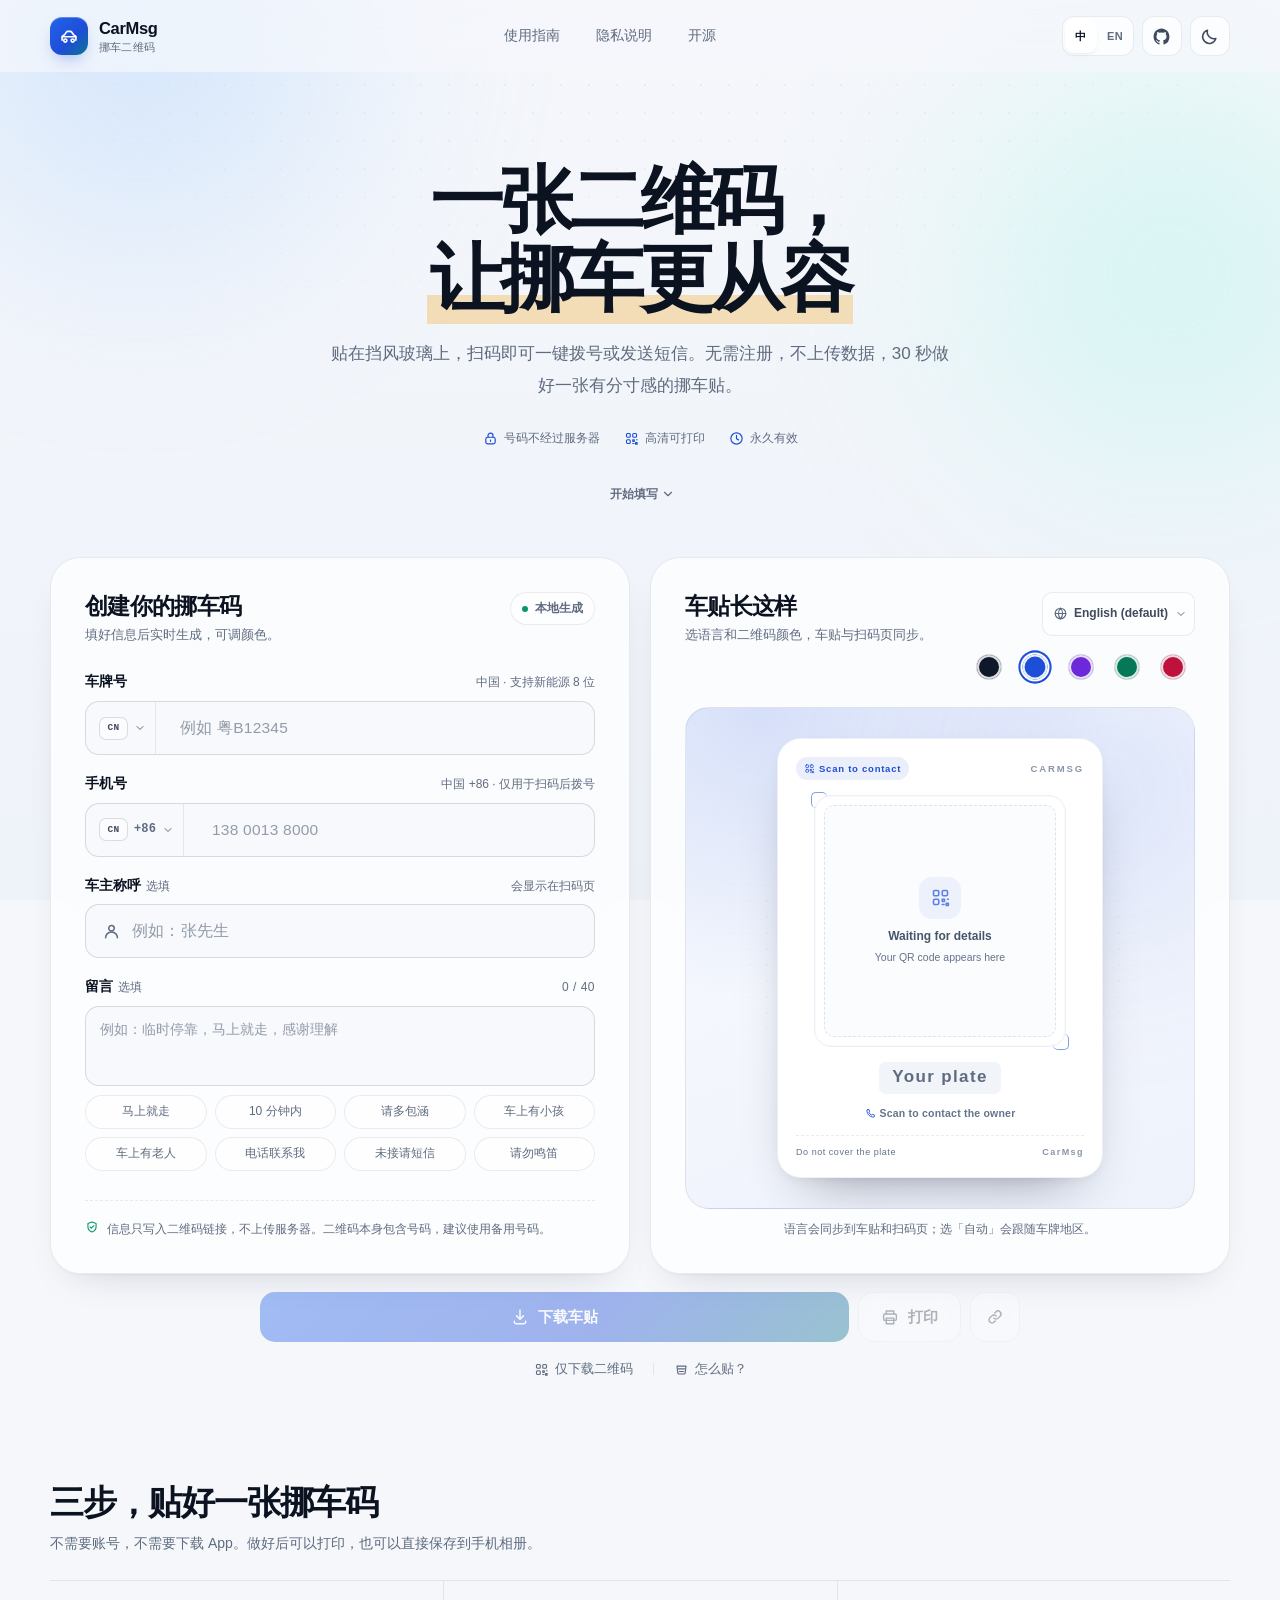
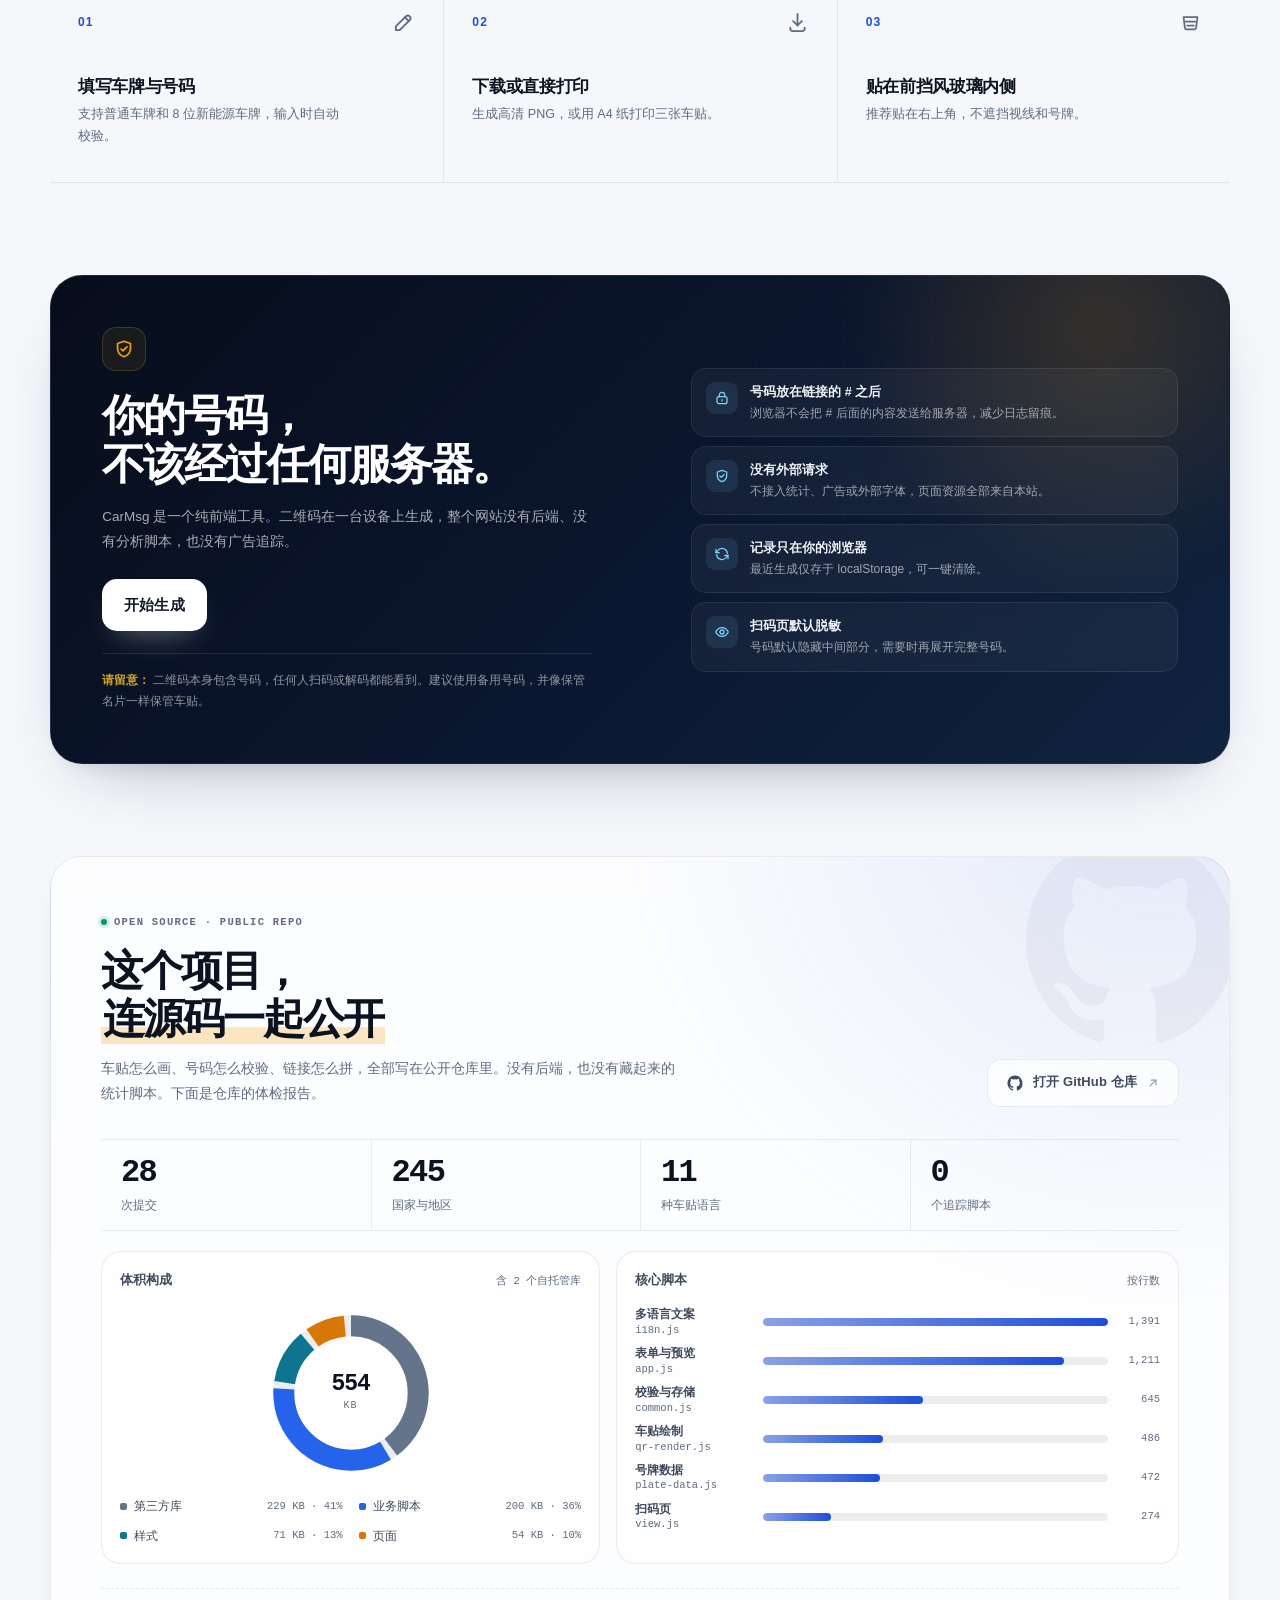
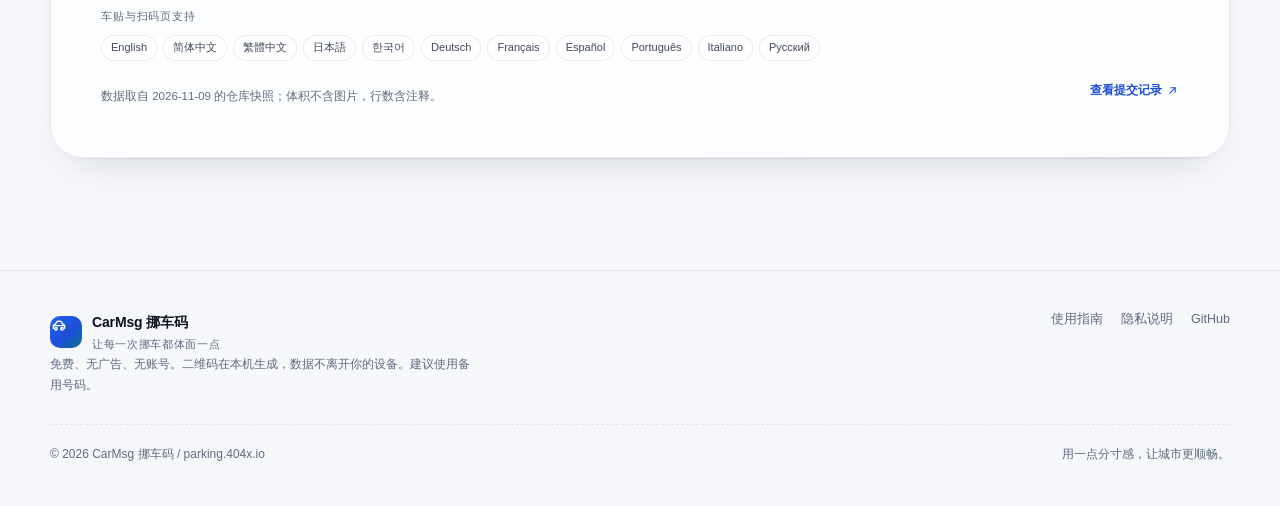
==== commit 7508504b: "feat: refine open-source stats panel - replace the segmented weight bar with an accessible SVG donut" ====
--- a/index.html
+++ b/index.html
@@ -183,7 +183,7 @@
           <button class="ui-lang-btn" type="button" data-lang-choice="zh" aria-pressed="true" lang="zh" title="中文">中</button>
           <button class="ui-lang-btn" type="button" data-lang-choice="en" aria-pressed="false" lang="en" title="English">EN</button>
         </div>
-        <a class="icon-btn" href="https://github.com/Jas0n0ss/carmsg" target="_blank" rel="noopener noreferrer" aria-label="在 GitHub 查看源码" title="GitHub" data-ui-aria-label="header.github">
+        <a class="icon-btn" href="https://github.com/Jas0n0ss/Parking-MSG" target="_blank" rel="noopener noreferrer" aria-label="在 GitHub 查看源码" title="GitHub" data-ui-aria-label="header.github">
           <svg aria-hidden="true"><use href="#i-github"></use></svg>
         </a>
         <button class="icon-btn theme-toggle" type="button" data-theme-toggle aria-label="切换到深色模式" aria-pressed="false" title="切换到深色模式">
@@ -508,7 +508,7 @@
             </h2>
             <p class="repo-lead" data-ui="repo.lead">车贴怎么画、号码怎么校验、链接怎么拼，全部写在公开仓库里。没有后端，也没有藏起来的统计脚本。下面是仓库的体检报告。</p>
           </div>
-          <a class="btn btn-ghost repo-cta" href="https://github.com/Jas0n0ss/carmsg" target="_blank" rel="noopener noreferrer">
+          <a class="btn btn-ghost repo-cta" href="https://github.com/Jas0n0ss/Parking-MSG" target="_blank" rel="noopener noreferrer">
             <svg aria-hidden="true"><use href="#i-github"></use></svg>
             <span data-ui="repo.cta">打开 GitHub 仓库</span>
             <svg class="repo-cta-arrow" aria-hidden="true"><use href="#i-arrow"></use></svg>
@@ -526,13 +526,22 @@
           <figure class="repo-chart">
             <figcaption class="repo-chart-head">
               <span class="repo-chart-title" data-ui="repo.chart1.title">体积构成</span>
-              <span class="repo-chart-meta" data-ui="repo.chart1.meta">约 554 KB</span>
+              <span class="repo-chart-meta" data-ui="repo.chart1.meta">含 2 个自托管库</span>
             </figcaption>
-            <div class="repo-bar" role="img" aria-label="全站约 554 KB：第三方库 229 KB 占 41%，业务脚本 200 KB 占 36%，样式 71 KB 占 13%，页面 54 KB 占 10%。" data-ui-aria-label="repo.chart1.aria">
-              <span class="repo-seg is-lib" style="--w:41.4"></span>
-              <span class="repo-seg is-js" style="--w:36.1"></span>
-              <span class="repo-seg is-css" style="--w:12.8"></span>
-              <span class="repo-seg is-html" style="--w:9.7"></span>
+            <div class="repo-donut-wrap" role="img" aria-label="全站约 554 KB：第三方库 229 KB 占 41%，业务脚本 200 KB 占 36%，样式 71 KB 占 13%，页面 54 KB 占 10%。" data-ui-aria-label="repo.chart1.aria">
+              <svg class="repo-donut" viewBox="0 0 120 120" aria-hidden="true" focusable="false">
+                <circle class="repo-donut-track" cx="60" cy="60" r="48"></circle>
+                <g transform="rotate(-90 60 60)">
+                  <circle class="repo-donut-seg is-lib" cx="60" cy="60" r="48" pathLength="100" stroke-dasharray="39.9 60.1" stroke-dashoffset="0"></circle>
+                  <circle class="repo-donut-seg is-js" cx="60" cy="60" r="48" pathLength="100" stroke-dasharray="34.6 65.4" stroke-dashoffset="-41.4"></circle>
+                  <circle class="repo-donut-seg is-css" cx="60" cy="60" r="48" pathLength="100" stroke-dasharray="11.3 88.7" stroke-dashoffset="-77.5"></circle>
+                  <circle class="repo-donut-seg is-html" cx="60" cy="60" r="48" pathLength="100" stroke-dasharray="8.2 91.8" stroke-dashoffset="-90.3"></circle>
+                </g>
+              </svg>
+              <div class="repo-donut-center" aria-hidden="true">
+                <strong>554</strong>
+                <span>KB</span>
+              </div>
             </div>
             <ul class="repo-legend">
               <li>
@@ -615,13 +624,11 @@
               <li lang="ru">Русский</li>
             </ul>
           </div>
-          <div class="repo-foot-meta">
-            <p class="repo-note" data-ui="repo.note">数据取自 2026-11-09 的仓库快照；体积不含图片，行数含注释。</p>
-            <a class="repo-commits" href="https://github.com/Jas0n0ss/carmsg/commits/main" target="_blank" rel="noopener noreferrer">
-              <span data-ui="repo.commitsLink">查看提交记录</span>
-              <svg aria-hidden="true"><use href="#i-arrow"></use></svg>
-            </a>
-          </div>
+          <p class="repo-note" data-ui="repo.note">数据取自 2026-11-09 的仓库快照；体积不含图片，行数含注释。</p>
+          <a class="repo-commits" href="https://github.com/Jas0n0ss/Parking-MSG/commits/main" target="_blank" rel="noopener noreferrer">
+            <span data-ui="repo.commitsLink">查看提交记录</span>
+            <svg aria-hidden="true"><use href="#i-arrow"></use></svg>
+          </a>
         </div>
       </div>
     </section>
@@ -641,7 +648,7 @@
         <div class="footer-links">
           <a href="#guide" data-ui="footer.guide">使用指南</a>
           <a href="#privacy" data-ui="footer.privacy">隐私说明</a>
-            <a href="https://github.com/Jas0n0ss/carmsg" target="_blank" rel="noopener noreferrer" data-ui="footer.github">GitHub</a>
+            <a href="https://github.com/Jas0n0ss/Parking-MSG" target="_blank" rel="noopener noreferrer" data-ui="footer.github">GitHub</a>
         </div>
       </div>
       <div class="footer-bottom">
--- a/assets/css/index.css
+++ b/assets/css/index.css
@@ -2022,6 +2022,8 @@
 }
 
 .repo-chart {
+  display: flex;
+  flex-direction: column;
   min-width: 0;
   margin: 0;
   padding: 18px;
@@ -2052,39 +2054,84 @@
   white-space: nowrap;
 }
 
-.repo-bar {
-  display: flex;
+.repo-donut-wrap {
+  position: relative;
+  width: min(168px, 100%);
+  aspect-ratio: 1;
+  margin: 18px auto 16px;
+}
+
+.repo-donut {
+  width: 100%;
+  height: 100%;
+}
+
+.repo-donut-track {
+  fill: none;
+  stroke: color-mix(in srgb, var(--text) 7%, transparent);
+  stroke-width: 15;
+}
+
+.repo-donut-seg {
+  fill: none;
+  stroke-width: 15;
+}
+
+.repo-donut-seg.is-lib {
+  stroke: var(--chart-lib);
+}
+
+.repo-donut-seg.is-js {
+  stroke: var(--chart-js);
+}
+
+.repo-donut-seg.is-css {
+  stroke: var(--chart-css);
+}
+
+.repo-donut-seg.is-html {
+  stroke: var(--chart-html);
+}
+
+.repo-donut-center {
+  position: absolute;
+  inset: 0;
+  display: flex;
+  flex-direction: column;
+  align-items: center;
+  justify-content: center;
   gap: 2px;
-  height: 14px;
-  margin: 17px 0 18px;
-  overflow: hidden;
-  border-radius: 7px;
-  background: var(--border);
-}
-
-.repo-seg {
-  display: block;
-  flex: 0 1 calc(var(--w) * 1%);
-  min-width: 3px;
-  transform-origin: left center;
-}
-
-.repo-seg.is-lib,
+  pointer-events: none;
+}
+
+.repo-donut-center strong {
+  font-family: var(--font-mono);
+  font-size: 23px;
+  font-weight: 600;
+  font-variant-numeric: tabular-nums;
+  letter-spacing: -0.05em;
+  line-height: 1;
+}
+
+.repo-donut-center span {
+  color: var(--muted);
+  font-family: var(--font-mono);
+  font-size: 10px;
+  letter-spacing: 0.1em;
+}
+
 .repo-swatch.is-lib {
   background: var(--chart-lib);
 }
 
-.repo-seg.is-js,
 .repo-swatch.is-js {
   background: var(--chart-js);
 }
 
-.repo-seg.is-css,
 .repo-swatch.is-css {
   background: var(--chart-css);
 }
 
-.repo-seg.is-html,
 .repo-swatch.is-html {
   background: var(--chart-html);
 }
@@ -2093,6 +2140,8 @@
   display: grid;
   grid-template-columns: repeat(2, minmax(0, 1fr));
   gap: 11px 16px;
+  margin-top: auto;
+  padding-top: 4px;
 }
 
 .repo-legend li {
@@ -2128,7 +2177,7 @@
 
 .repo-modules li {
   display: grid;
-  grid-template-columns: 100px minmax(0, 1fr) 42px;
+  grid-template-columns: 118px minmax(0, 1fr) 42px;
   align-items: center;
   gap: 10px;
 }
@@ -2183,29 +2232,26 @@
   text-align: right;
 }
 
-.js .repo-panel .repo-seg,
+.js .repo-panel .repo-donut {
+  opacity: 0;
+  transform: scale(0.94) rotate(-8deg);
+}
+
 .js .repo-panel .repo-mod-fill {
   transform: scaleX(0);
 }
 
-.js .repo-panel.is-in .repo-seg,
+.js .repo-panel.is-in .repo-donut {
+  opacity: 1;
+  transform: none;
+  transition: opacity 0.7s var(--ease), transform 0.9s var(--ease);
+}
+
 .js .repo-panel.is-in .repo-mod-fill {
   transform: scaleX(1);
   transition: transform 0.9s var(--ease);
 }
 
-.js .repo-panel.is-in .repo-bar .repo-seg:nth-child(2) {
-  transition-delay: 0.08s;
-}
-
-.js .repo-panel.is-in .repo-bar .repo-seg:nth-child(3) {
-  transition-delay: 0.16s;
-}
-
-.js .repo-panel.is-in .repo-bar .repo-seg:nth-child(4) {
-  transition-delay: 0.24s;
-}
-
 .js .repo-panel.is-in .repo-modules li:nth-child(2) .repo-mod-fill {
   transition-delay: 0.06s;
 }
@@ -2229,12 +2275,16 @@
 .repo-foot {
   position: relative;
   display: grid;
-  grid-template-columns: minmax(0, 1.25fr) minmax(0, 0.75fr);
+  grid-template-columns: minmax(0, 1fr) auto;
   align-items: end;
-  gap: 22px 32px;
+  gap: 14px 24px;
   margin-top: 24px;
   padding-top: 20px;
   border-top: 1px dashed var(--border);
+}
+
+.repo-langs {
+  grid-column: 1 / -1;
 }
 
 .repo-langs-label {
@@ -2263,16 +2313,8 @@
   line-height: 1.45;
 }
 
-.repo-foot-meta {
-  display: flex;
-  flex-direction: column;
-  align-items: flex-end;
-  gap: 8px;
-  text-align: right;
-}
-
 .repo-note {
-  max-width: 40ch;
+  max-width: 78ch;
   color: var(--muted);
   font-size: 11.5px;
   line-height: 1.7;
@@ -2281,6 +2323,7 @@
 .repo-commits {
   display: inline-flex;
   align-items: center;
+  justify-self: end;
   gap: 4px;
   min-height: 32px;
   color: var(--brand);
@@ -2299,7 +2342,11 @@
 }
 
 @media (prefers-reduced-motion: reduce) {
-  .js .repo-panel .repo-seg,
+  .js .repo-panel .repo-donut {
+    opacity: 1;
+    transform: none;
+  }
+
   .js .repo-panel .repo-mod-fill {
     transform: none;
   }
@@ -2323,9 +2370,8 @@
     grid-template-columns: minmax(0, 1fr);
   }
 
-  .repo-foot-meta {
-    align-items: flex-start;
-    text-align: left;
+  .repo-commits {
+    justify-self: start;
   }
 
   .repo-note {
@@ -2340,10 +2386,7 @@
   }
 
   .repo-mark {
-    top: -30px;
-    right: -34px;
-    width: 190px;
-    height: 190px;
+    display: none;
   }
 
   .repo-stats {
@@ -2377,7 +2420,7 @@
   }
 
   .repo-modules li {
-    grid-template-columns: 88px minmax(0, 1fr) 38px;
+    grid-template-columns: 108px minmax(0, 1fr) 38px;
     gap: 8px;
   }
 
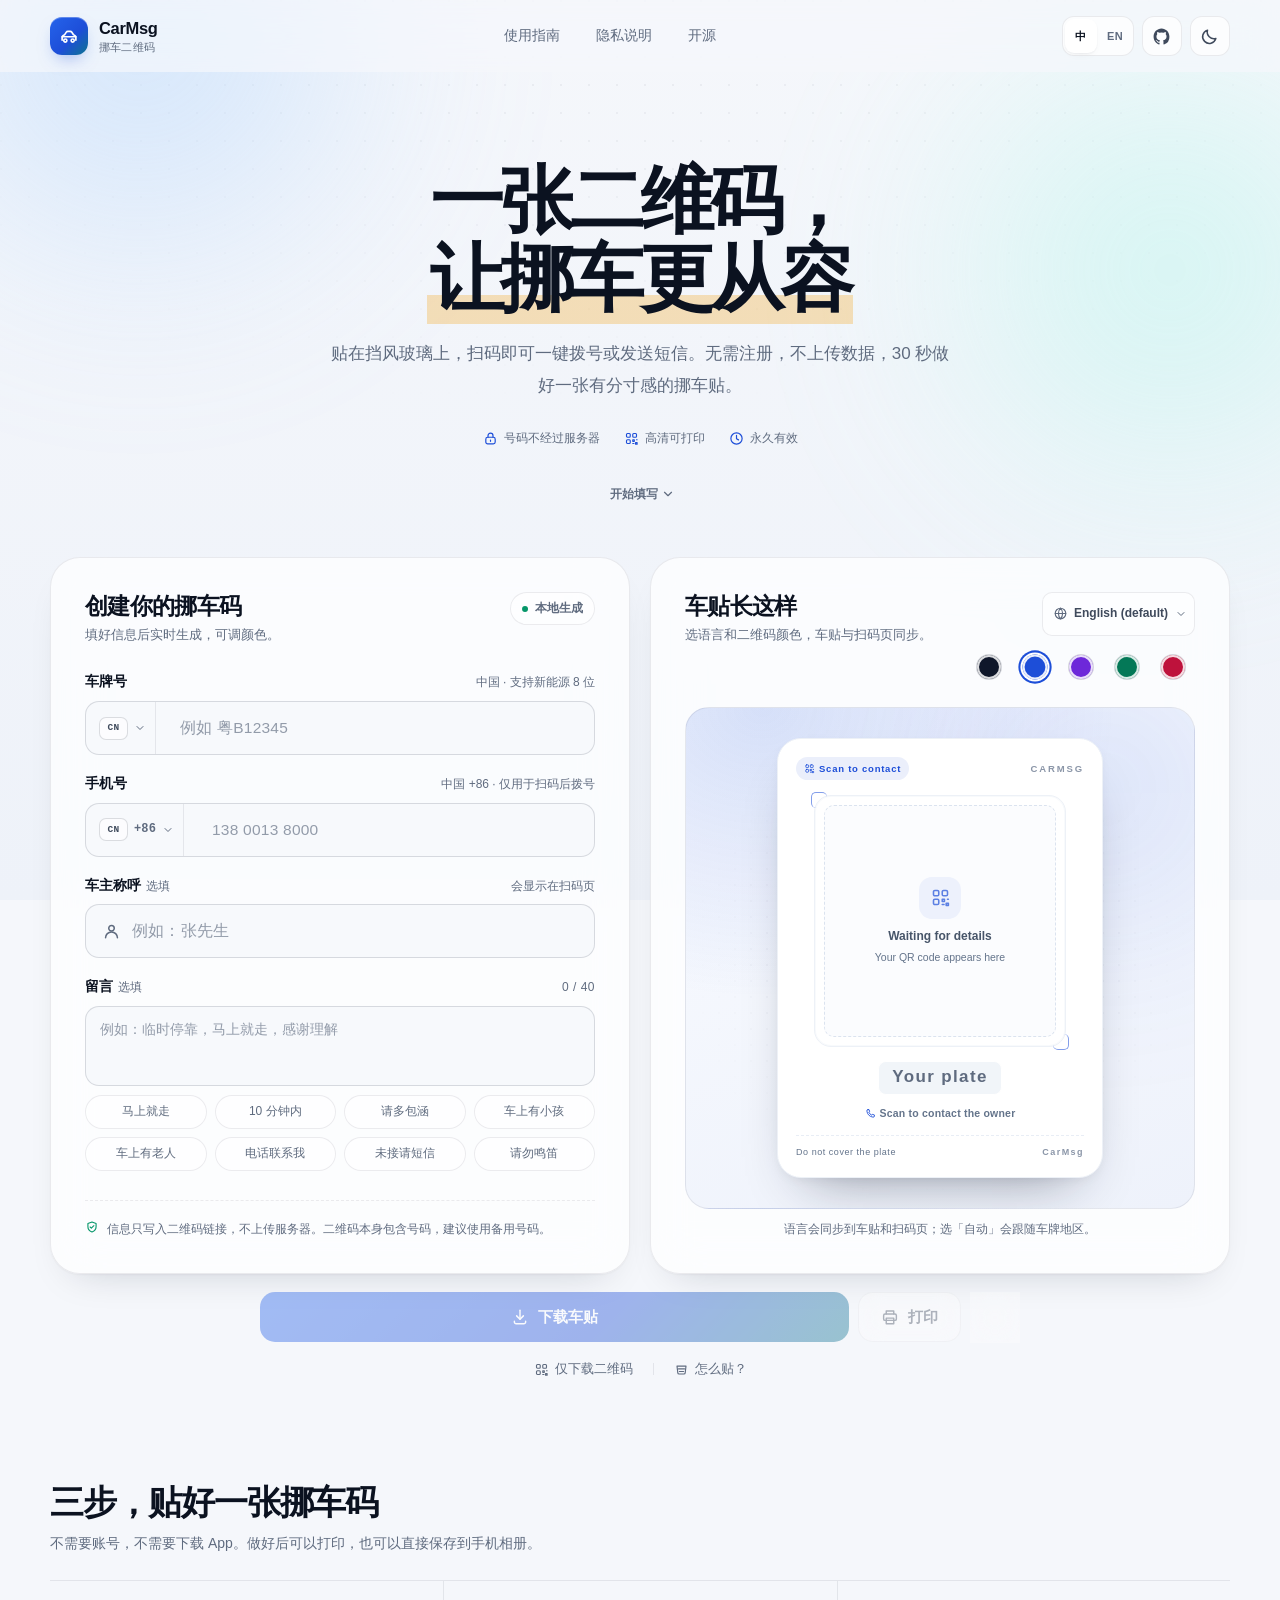
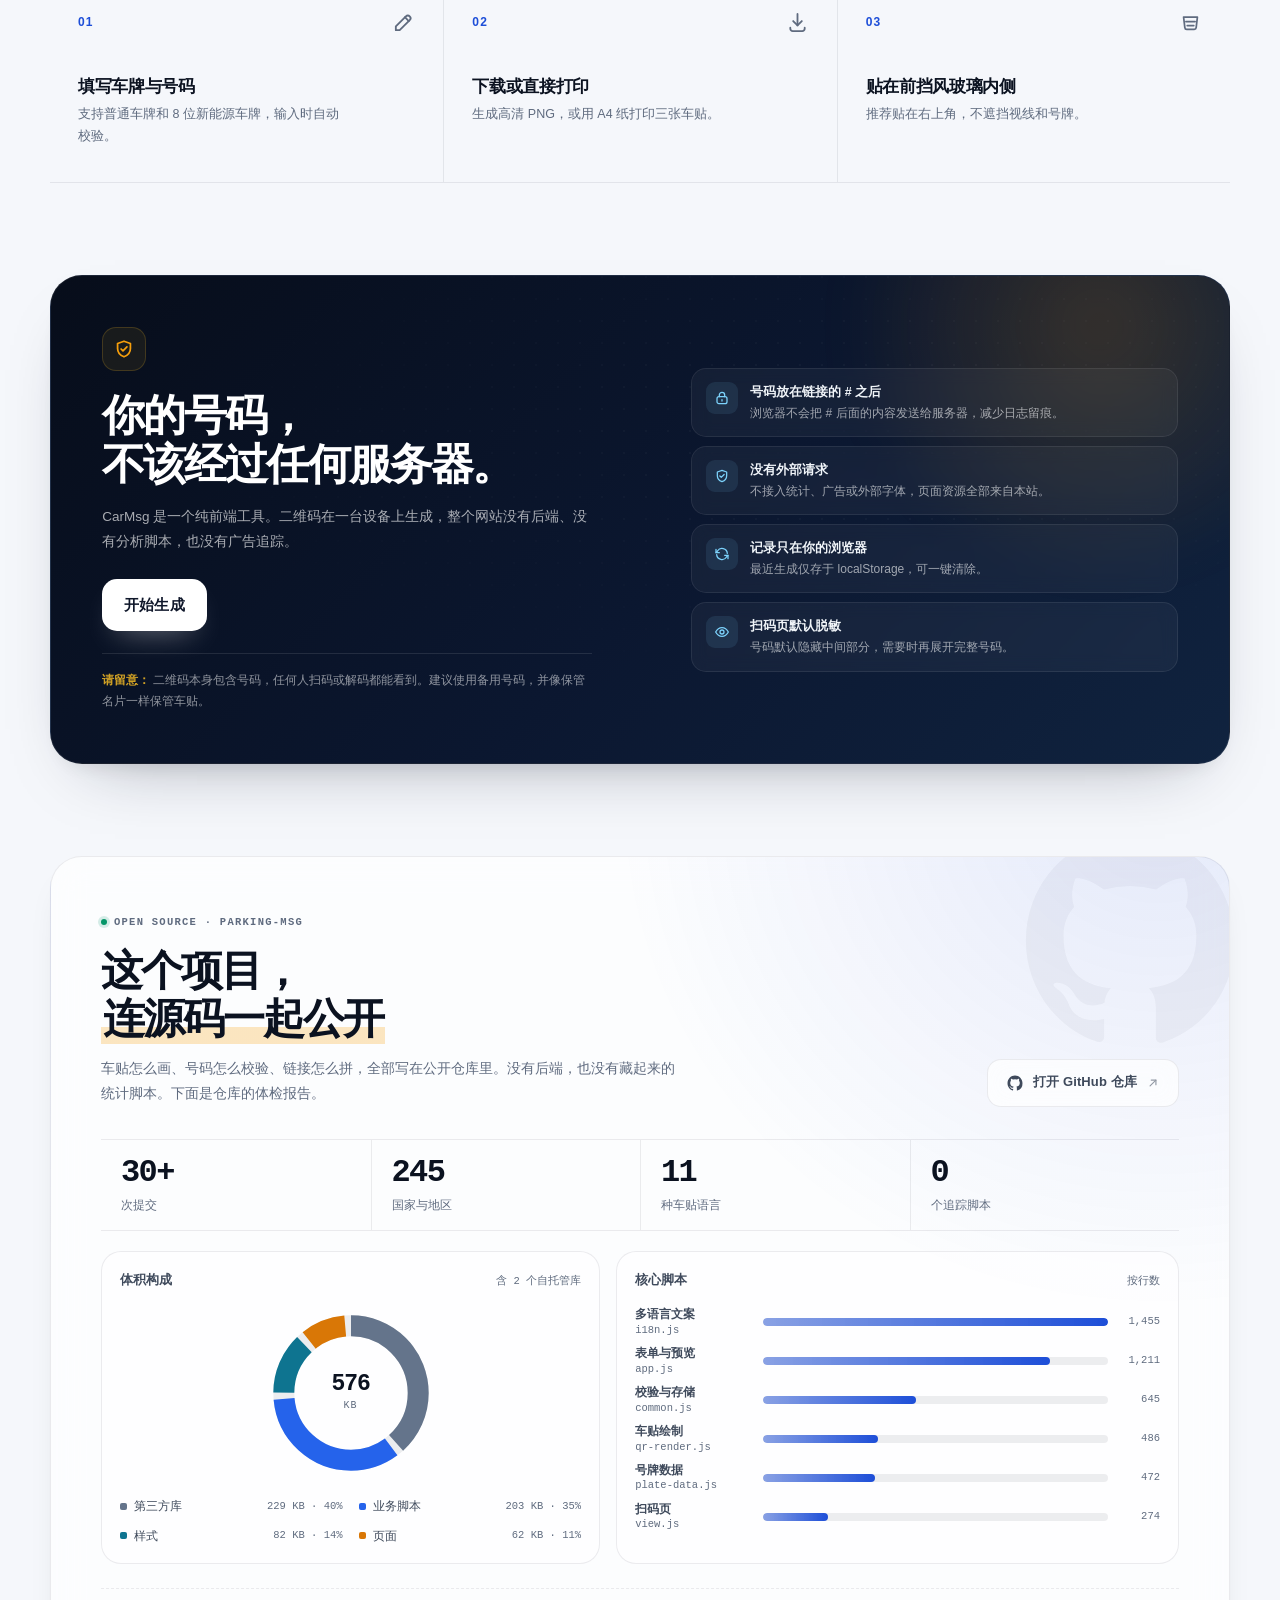
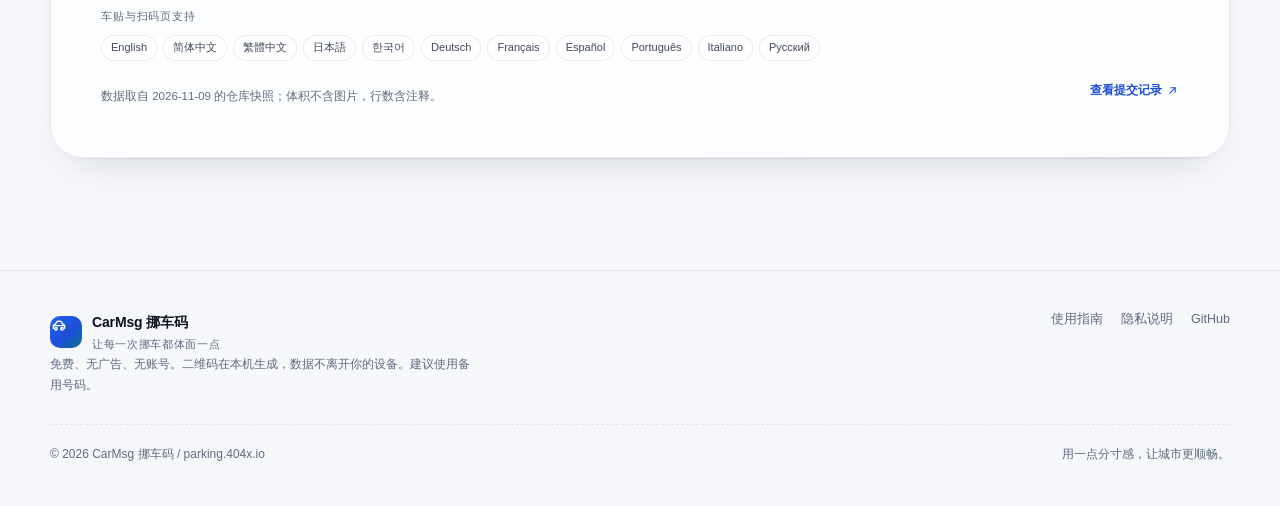
==== commit b5eecb60: "fix: refresh open-source chart snapshot" ====
--- a/index.html
+++ b/index.html
@@ -500,7 +500,7 @@
           <div class="repo-intro">
             <p class="repo-kicker">
               <span class="repo-dot" aria-hidden="true"></span>
-              <span data-ui="repo.kicker">OPEN SOURCE · PUBLIC REPO</span>
+              <span data-ui="repo.kicker">OPEN SOURCE · PARKING-MSG</span>
             </p>
             <h2 id="opensourceTitle">
               <span data-ui="repo.title1">这个项目，</span><br>
@@ -516,7 +516,7 @@
         </div>
 
         <ul class="repo-stats" aria-label="仓库数据" data-ui-aria-label="repo.statsAria">
-          <li><strong>28</strong><span data-ui="repo.stat.commits">次提交</span></li>
+          <li><strong>30+</strong><span data-ui="repo.stat.commits">次提交</span></li>
           <li><strong>245</strong><span data-ui="repo.stat.countries">国家与地区</span></li>
           <li><strong>11</strong><span data-ui="repo.stat.langs">种车贴语言</span></li>
           <li><strong>0</strong><span data-ui="repo.stat.trackers">个追踪脚本</span></li>
@@ -528,18 +528,18 @@
               <span class="repo-chart-title" data-ui="repo.chart1.title">体积构成</span>
               <span class="repo-chart-meta" data-ui="repo.chart1.meta">含 2 个自托管库</span>
             </figcaption>
-            <div class="repo-donut-wrap" role="img" aria-label="全站约 554 KB：第三方库 229 KB 占 41%，业务脚本 200 KB 占 36%，样式 71 KB 占 13%，页面 54 KB 占 10%。" data-ui-aria-label="repo.chart1.aria">
+            <div class="repo-donut-wrap" role="img" aria-label="全站约 576 KB：第三方库 229 KB 占 40%，业务脚本 203 KB 占 35%，样式 82 KB 占 14%，页面 62 KB 占 11%。" data-ui-aria-label="repo.chart1.aria">
               <svg class="repo-donut" viewBox="0 0 120 120" aria-hidden="true" focusable="false">
                 <circle class="repo-donut-track" cx="60" cy="60" r="48"></circle>
                 <g transform="rotate(-90 60 60)">
-                  <circle class="repo-donut-seg is-lib" cx="60" cy="60" r="48" pathLength="100" stroke-dasharray="39.9 60.1" stroke-dashoffset="0"></circle>
-                  <circle class="repo-donut-seg is-js" cx="60" cy="60" r="48" pathLength="100" stroke-dasharray="34.6 65.4" stroke-dashoffset="-41.4"></circle>
-                  <circle class="repo-donut-seg is-css" cx="60" cy="60" r="48" pathLength="100" stroke-dasharray="11.3 88.7" stroke-dashoffset="-77.5"></circle>
-                  <circle class="repo-donut-seg is-html" cx="60" cy="60" r="48" pathLength="100" stroke-dasharray="8.2 91.8" stroke-dashoffset="-90.3"></circle>
+                  <circle class="repo-donut-seg is-lib" cx="60" cy="60" r="48" pathLength="100" stroke-dasharray="38.3 61.7" stroke-dashoffset="0"></circle>
+                  <circle class="repo-donut-seg is-js" cx="60" cy="60" r="48" pathLength="100" stroke-dasharray="33.8 66.2" stroke-dashoffset="-39.8"></circle>
+                  <circle class="repo-donut-seg is-css" cx="60" cy="60" r="48" pathLength="100" stroke-dasharray="12.7 87.3" stroke-dashoffset="-75.1"></circle>
+                  <circle class="repo-donut-seg is-html" cx="60" cy="60" r="48" pathLength="100" stroke-dasharray="9.3 90.7" stroke-dashoffset="-89.3"></circle>
                 </g>
               </svg>
               <div class="repo-donut-center" aria-hidden="true">
-                <strong>554</strong>
+                <strong>576</strong>
                 <span>KB</span>
               </div>
             </div>
@@ -547,22 +547,22 @@
               <li>
                 <span class="repo-swatch is-lib" aria-hidden="true"></span>
                 <span data-ui="repo.legend.lib">第三方库</span>
-                <span class="repo-legend-val">229 KB · 41%</span>
+                <span class="repo-legend-val">229 KB · 40%</span>
               </li>
               <li>
                 <span class="repo-swatch is-js" aria-hidden="true"></span>
                 <span data-ui="repo.legend.js">业务脚本</span>
-                <span class="repo-legend-val">200 KB · 36%</span>
+                <span class="repo-legend-val">203 KB · 35%</span>
               </li>
               <li>
                 <span class="repo-swatch is-css" aria-hidden="true"></span>
                 <span data-ui="repo.legend.css">样式</span>
-                <span class="repo-legend-val">71 KB · 13%</span>
+                <span class="repo-legend-val">82 KB · 14%</span>
               </li>
               <li>
                 <span class="repo-swatch is-html" aria-hidden="true"></span>
                 <span data-ui="repo.legend.html">页面</span>
-                <span class="repo-legend-val">54 KB · 10%</span>
+                <span class="repo-legend-val">62 KB · 11%</span>
               </li>
             </ul>
           </figure>
@@ -576,31 +576,31 @@
               <li>
                 <span class="repo-mod-label"><strong data-ui="repo.module.i18n">多语言文案</strong><small>i18n.js</small></span>
                 <span class="repo-mod-track" aria-hidden="true"><span class="repo-mod-fill" style="--w:100"></span></span>
-                <span class="repo-mod-value">1,391</span>
+                <span class="repo-mod-value">1,455</span>
               </li>
               <li>
                 <span class="repo-mod-label"><strong data-ui="repo.module.app">表单与预览</strong><small>app.js</small></span>
-                <span class="repo-mod-track" aria-hidden="true"><span class="repo-mod-fill" style="--w:87.1"></span></span>
+                <span class="repo-mod-track" aria-hidden="true"><span class="repo-mod-fill" style="--w:83.2"></span></span>
                 <span class="repo-mod-value">1,211</span>
               </li>
               <li>
                 <span class="repo-mod-label"><strong data-ui="repo.module.common">校验与存储</strong><small>common.js</small></span>
-                <span class="repo-mod-track" aria-hidden="true"><span class="repo-mod-fill" style="--w:46.4"></span></span>
+                <span class="repo-mod-track" aria-hidden="true"><span class="repo-mod-fill" style="--w:44.3"></span></span>
                 <span class="repo-mod-value">645</span>
               </li>
               <li>
                 <span class="repo-mod-label"><strong data-ui="repo.module.qr">车贴绘制</strong><small>qr-render.js</small></span>
-                <span class="repo-mod-track" aria-hidden="true"><span class="repo-mod-fill" style="--w:34.9"></span></span>
+                <span class="repo-mod-track" aria-hidden="true"><span class="repo-mod-fill" style="--w:33.4"></span></span>
                 <span class="repo-mod-value">486</span>
               </li>
               <li>
                 <span class="repo-mod-label"><strong data-ui="repo.module.plate">号牌数据</strong><small>plate-data.js</small></span>
-                <span class="repo-mod-track" aria-hidden="true"><span class="repo-mod-fill" style="--w:33.9"></span></span>
+                <span class="repo-mod-track" aria-hidden="true"><span class="repo-mod-fill" style="--w:32.4"></span></span>
                 <span class="repo-mod-value">472</span>
               </li>
               <li>
                 <span class="repo-mod-label"><strong data-ui="repo.module.view">扫码页</strong><small>view.js</small></span>
-                <span class="repo-mod-track" aria-hidden="true"><span class="repo-mod-fill" style="--w:19.7"></span></span>
+                <span class="repo-mod-track" aria-hidden="true"><span class="repo-mod-fill" style="--w:18.8"></span></span>
                 <span class="repo-mod-value">274</span>
               </li>
             </ul>
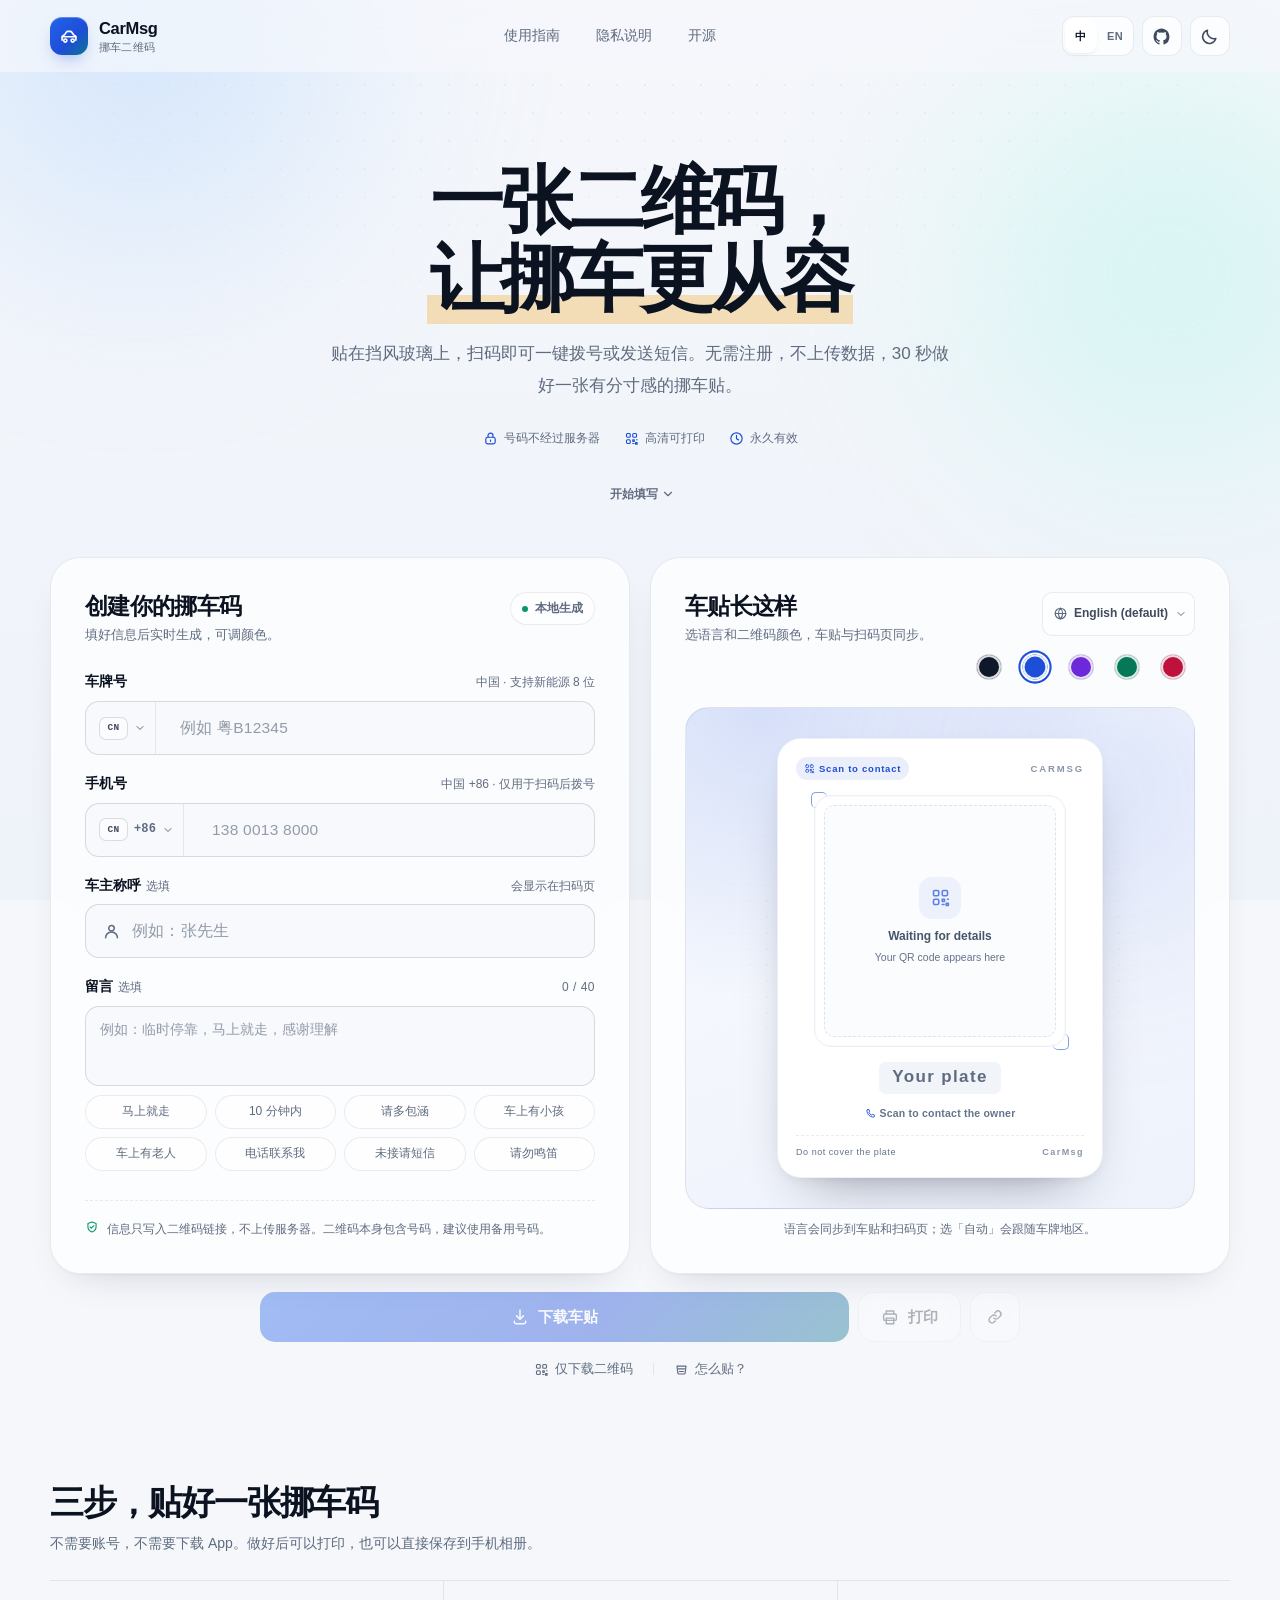
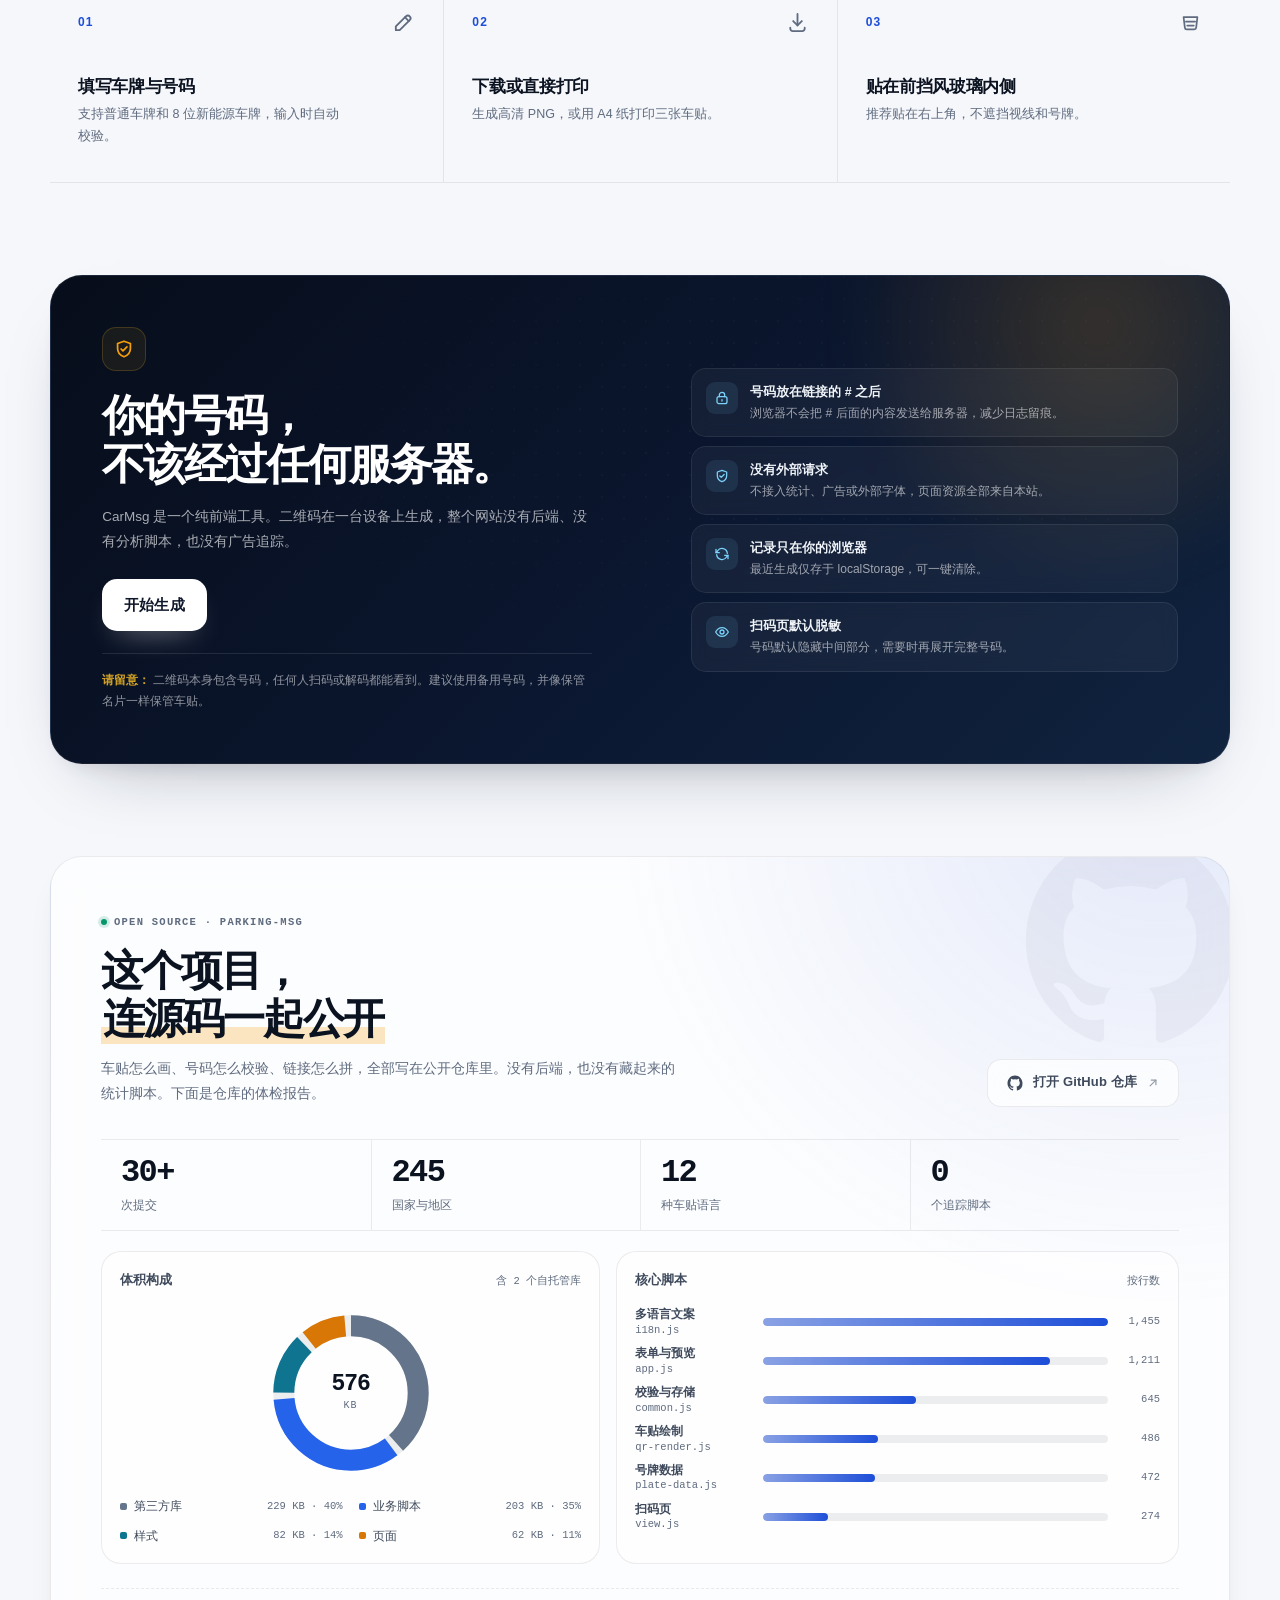
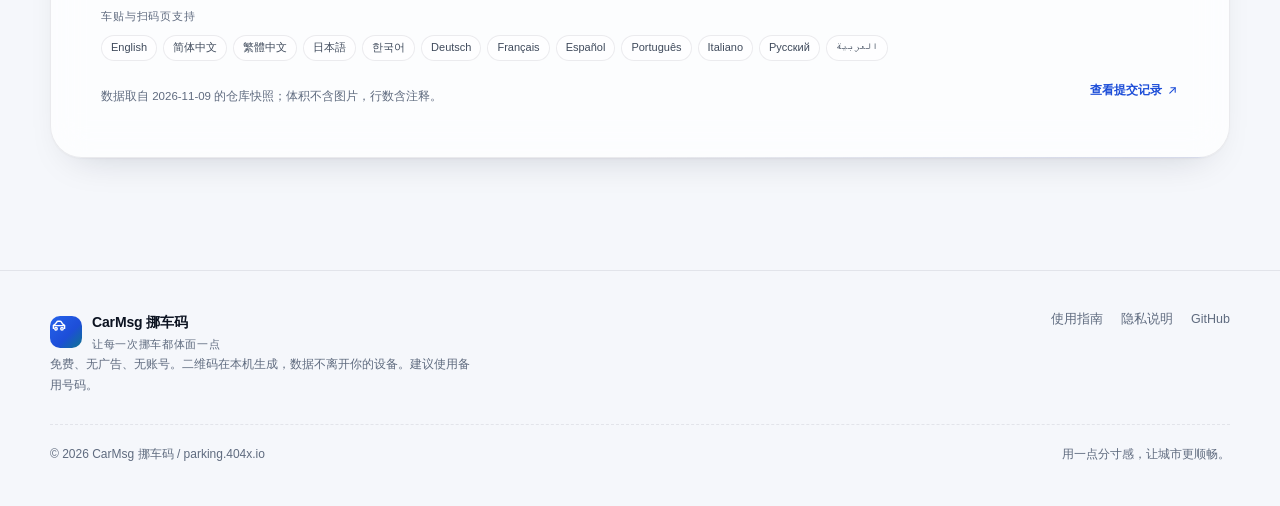
==== commit 62472591: "feat: add Arabic RTL output - add Arabic to the tag, print, and scan-page languages - mirror the sca" ====
--- a/index.html
+++ b/index.html
@@ -333,6 +333,7 @@
                   <option value="pt">Português</option>
                   <option value="it">Italiano</option>
                   <option value="ru">Русский</option>
+                  <option value="ar">العربية</option>
                 </select>
                 <svg class="lang-chevron" aria-hidden="true"><use href="#i-chevron"></use></svg>
               </label>
@@ -348,7 +349,7 @@
 
           <div class="tag-stage" id="tagStage" data-accent="ocean">
             <div class="tag-stage-glow" aria-hidden="true"></div>
-            <div class="tag-card" id="tagCard">
+            <div class="tag-card" id="tagCard" dir="ltr">
               <div class="tag-top">
                 <span class="tag-chip"><svg aria-hidden="true"><use href="#i-qr"></use></svg><span data-i18n="preview.chip">Scan to contact</span></span>
                 <span class="tag-brand" aria-hidden="true">CARMSG</span>
@@ -364,7 +365,7 @@
               <div class="tag-info">
                 <span class="plate-badge is-placeholder" id="plateDisplay">
                   <span class="plate-cc" id="plateCC" hidden>CN</span>
-                  <span class="plate-text" id="plateText">Your plate</span>
+                  <span class="plate-text" id="plateText" dir="auto">Your plate</span>
                 </span>
                 <div class="tag-owner" id="ownerDisplay" hidden>
                   <span class="owner-avatar" id="ownerAvatar" aria-hidden="true">O</span>
@@ -518,7 +519,7 @@
         <ul class="repo-stats" aria-label="仓库数据" data-ui-aria-label="repo.statsAria">
           <li><strong>30+</strong><span data-ui="repo.stat.commits">次提交</span></li>
           <li><strong>245</strong><span data-ui="repo.stat.countries">国家与地区</span></li>
-          <li><strong>11</strong><span data-ui="repo.stat.langs">种车贴语言</span></li>
+          <li><strong>12</strong><span data-ui="repo.stat.langs">种车贴语言</span></li>
           <li><strong>0</strong><span data-ui="repo.stat.trackers">个追踪脚本</span></li>
         </ul>
 
@@ -622,6 +623,7 @@
               <li lang="pt">Português</li>
               <li lang="it">Italiano</li>
               <li lang="ru">Русский</li>
+              <li lang="ar">العربية</li>
             </ul>
           </div>
           <p class="repo-note" data-ui="repo.note">数据取自 2026-11-09 的仓库快照；体积不含图片，行数含注释。</p>
@@ -691,7 +693,7 @@
     <button class="btn btn-primary btn-sm" type="button" id="mobileDownload" data-ui="mobile.download">下载</button>
   </div>
 
-  <div class="print-sheet" id="printSheet" aria-hidden="true">
+  <div class="print-sheet" id="printSheet" dir="ltr" aria-hidden="true">
     <article class="print-tag">
       <div class="print-qr-wrap"><img class="print-qr" alt=""></div>
       <div class="print-copy">
--- a/assets/css/base.css
+++ b/assets/css/base.css
@@ -28,7 +28,8 @@
   --shadow-lg: 0 30px 70px -40px rgba(15, 23, 42, 0.4), 0 12px 28px -18px rgba(15, 23, 42, 0.18);
   --radius-xl: 30px;
   --font-sans: -apple-system, BlinkMacSystemFont, "Segoe UI", "PingFang SC",
-    "Hiragino Sans GB", "Microsoft YaHei", "Noto Sans SC", sans-serif;
+    "Hiragino Sans GB", "Microsoft YaHei", "Noto Sans SC", "Geeza Pro",
+    "Noto Naskh Arabic", "Noto Sans Arabic", sans-serif;
   --font-mono: ui-monospace, "SF Mono", "SFMono-Regular", "Cascadia Code",
     "Roboto Mono", Menlo, Consolas, monospace;
   --ease: cubic-bezier(0.22, 1, 0.36, 1);
--- a/assets/css/index.css
+++ b/assets/css/index.css
@@ -2447,3 +2447,23 @@
   font-size: 13px;
   transform: translateX(-50%);
 }
+
+/* RTL output preview and print ------------------------------------------ */
+
+#tagCard[dir="rtl"] .tag-chip,
+#tagCard[dir="rtl"] .tag-scan,
+#tagCard[dir="rtl"] .tag-footer,
+#tagCard[dir="rtl"] .plate-badge {
+  letter-spacing: 0;
+}
+
+#tagCard[dir="rtl"] .tag-note {
+  text-align: right;
+}
+
+[dir="rtl"] .print-kicker,
+[dir="rtl"] .print-plate,
+[dir="rtl"] .print-brand,
+[dir="rtl"] .print-tip {
+  letter-spacing: 0;
+}
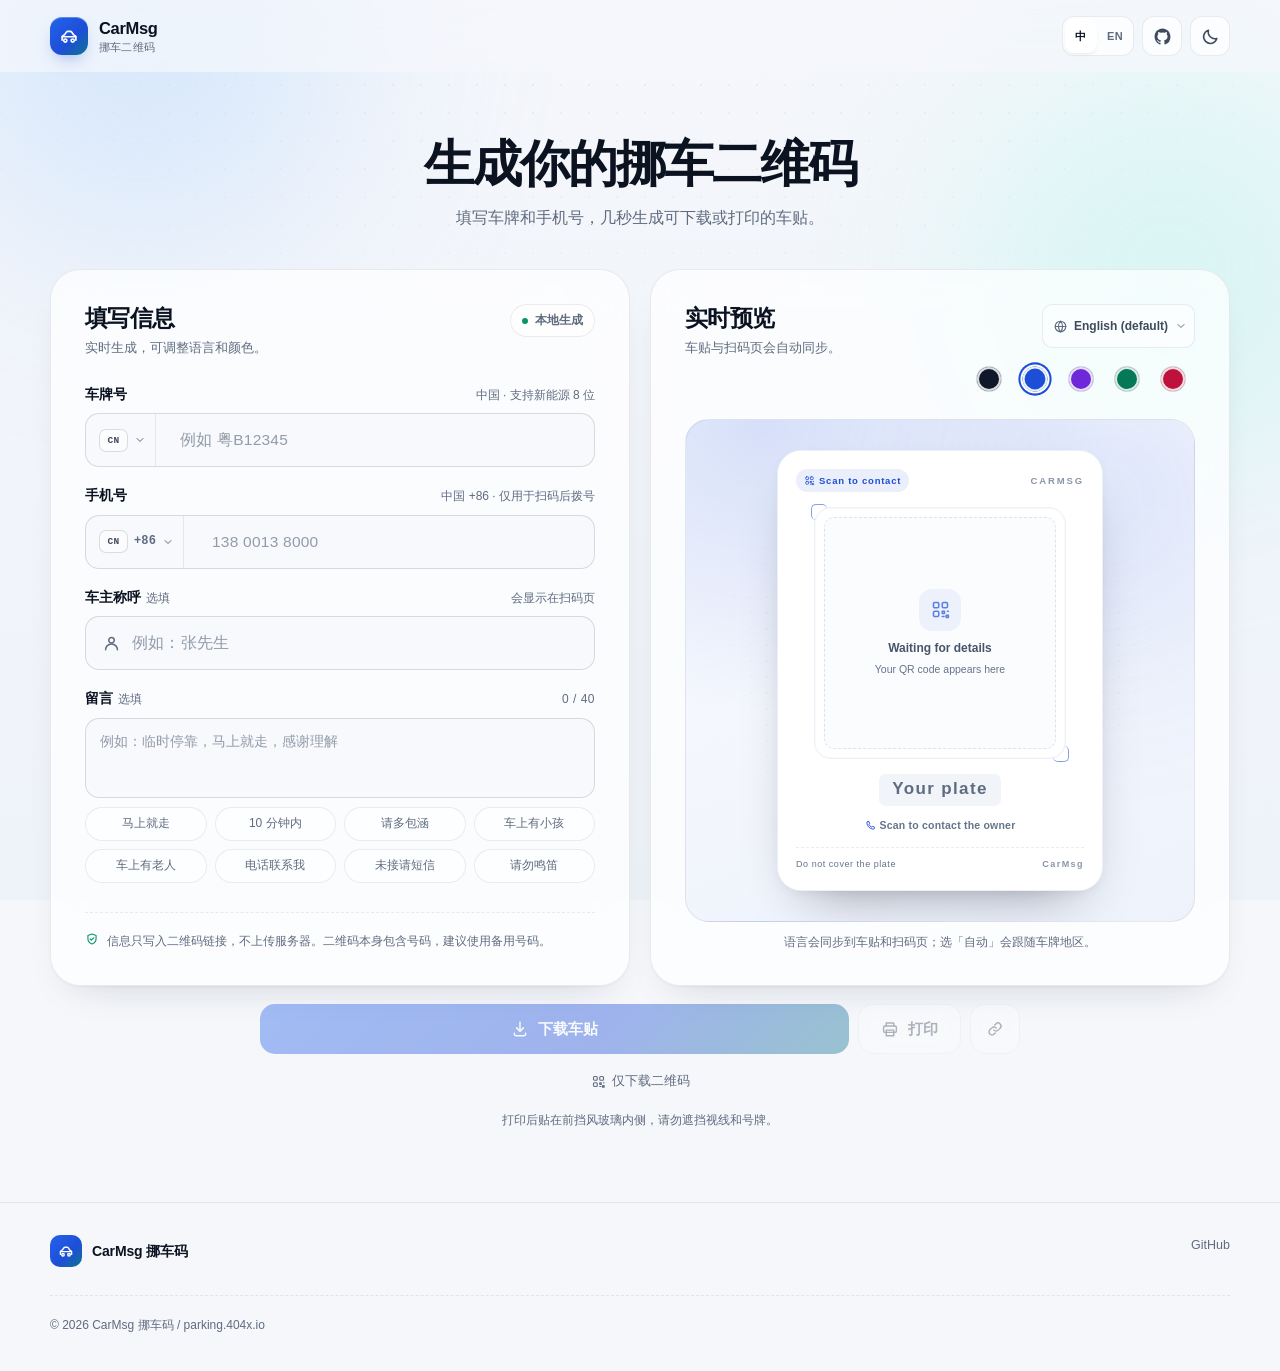
==== commit e0275b29: "refactor: focus generator page on core workflow - remove guide, privacy, and open-source marketing s" ====
--- a/index.html
+++ b/index.html
@@ -18,14 +18,14 @@
   <meta property="og:locale" content="zh_CN">
   <meta property="og:site_name" content="CarMsg 挪车码">
   <meta property="og:title" content="CarMsg 挪车码 · 扫码联系车主，一键挪车">
-  <meta property="og:description" content="一张二维码，让挪车更从容。纯本地生成，不上传任何数据。">
+  <meta property="og:description" content="免费生成挪车二维码，支持全球手机号与车牌、多语言车贴。纯本地生成，不上传数据。">
   <meta property="og:url" content="https://parking.404x.io/">
   <meta property="og:image" content="https://parking.404x.io/assets/og-cover.png">
   <meta property="og:image:width" content="1200">
   <meta property="og:image:height" content="630">
   <meta name="twitter:card" content="summary_large_image">
   <meta name="twitter:title" content="CarMsg 挪车码">
-  <meta name="twitter:description" content="一张二维码，让挪车更从容。纯本地生成，不上传任何数据。">
+  <meta name="twitter:description" content="免费生成挪车二维码，支持全球手机号与车牌、多语言车贴。纯本地生成，不上传数据。">
   <meta name="twitter:image" content="https://parking.404x.io/assets/og-cover.png">
   <link rel="icon" href="assets/favicon.svg" type="image/svg+xml">
   <link rel="apple-touch-icon" href="assets/icons/apple-touch-icon.png">
@@ -86,11 +86,6 @@
     <symbol id="i-alert" viewBox="0 0 24 24" fill="none" stroke="currentColor" stroke-width="2" stroke-linecap="round" stroke-linejoin="round">
       <circle cx="12" cy="12" r="9"/><path d="M12 7.5v5M12 16h.01"/>
     </symbol>
-    <symbol id="i-lock" viewBox="0 0 24 24" fill="none" stroke="currentColor" stroke-width="1.9" stroke-linecap="round" stroke-linejoin="round">
-      <rect x="4.5" y="10" width="15" height="10.5" rx="3"/>
-      <path d="M8 10V7.5a4 4 0 0 1 8 0V10"/>
-      <path d="M12 14.5v2"/>
-    </symbol>
     <symbol id="i-shield" viewBox="0 0 24 24" fill="none" stroke="currentColor" stroke-width="1.9" stroke-linecap="round" stroke-linejoin="round">
       <path d="M12 3.5 19 6v5.5c0 4.5-3 7.5-7 9-4-1.5-7-4.5-7-9V6l7-2.5Z"/>
       <path d="m8.8 12 2.1 2.1 4.3-4.3"/>
@@ -111,41 +106,16 @@
     <symbol id="i-github" viewBox="0 0 24 24" fill="currentColor" stroke="none">
       <path d="M12 2C6.48 2 2 6.58 2 12.25c0 4.53 2.87 8.37 6.84 9.72.5.1.68-.22.68-.49v-1.7c-2.78.62-3.37-1.37-3.37-1.37-.45-1.18-1.11-1.5-1.11-1.5-.91-.63.07-.62.07-.62 1 .07 1.53 1.06 1.53 1.06.9 1.57 2.34 1.12 2.91.86.09-.66.35-1.12.63-1.38-2.22-.26-4.56-1.14-4.56-5.07 0-1.12.39-2.03 1.03-2.75-.1-.26-.45-1.3.1-2.71 0 0 .84-.28 2.75 1.05a9.3 9.3 0 0 1 5 0c1.9-1.33 2.74-1.05 2.74-1.05.55 1.41.2 2.45.1 2.71.64.72 1.03 1.63 1.03 2.75 0 3.94-2.34 4.8-4.57 5.06.36.32.68.94.68 1.9v2.82c0 .27.18.59.69.49A10.03 10.03 0 0 0 22 12.25C22 6.58 17.52 2 12 2Z"/>
     </symbol>
-    <symbol id="i-edit" viewBox="0 0 24 24" fill="none" stroke="currentColor" stroke-width="1.9" stroke-linecap="round" stroke-linejoin="round">
-      <path d="M4 20h4l10.5-10.5a2.8 2.8 0 0 0-4-4L4 16v4Z"/>
-      <path d="m13.5 6.5 4 4"/>
-    </symbol>
-    <symbol id="i-arrow" viewBox="0 0 24 24" fill="none" stroke="currentColor" stroke-width="2" stroke-linecap="round" stroke-linejoin="round">
-      <path d="M7 17 17 7"/>
-      <path d="M9 7h8v8"/>
-    </symbol>
-    <symbol id="i-windshield" viewBox="0 0 24 24" fill="none" stroke="currentColor" stroke-width="1.8" stroke-linecap="round" stroke-linejoin="round">
-      <path d="M4.8 6.5h14.4l-1.3 10.9a2 2 0 0 1-2 1.8H8.1a2 2 0 0 1-2-1.8L4.8 6.5Z"/>
-      <path d="M7.2 11h9.6"/><path d="M8.6 15.2h6.8"/>
-    </symbol>
-    <symbol id="i-clock" viewBox="0 0 24 24" fill="none" stroke="currentColor" stroke-width="1.9" stroke-linecap="round" stroke-linejoin="round">
-      <circle cx="12" cy="12" r="9"/><path d="M12 7v5.3l3.2 1.9"/>
-    </symbol>
     <symbol id="i-trash" viewBox="0 0 24 24" fill="none" stroke="currentColor" stroke-width="1.9" stroke-linecap="round" stroke-linejoin="round">
       <path d="M4.5 7h15M9.5 4h5M6.5 7l.8 12a2 2 0 0 0 2 1.8h5.4a2 2 0 0 0 2-1.8l.8-12"/>
       <path d="M10 11v6M14 11v6"/>
     </symbol>
-    <symbol id="i-refresh" viewBox="0 0 24 24" fill="none" stroke="currentColor" stroke-width="1.9" stroke-linecap="round" stroke-linejoin="round">
-      <path d="M20 11a8 8 0 0 0-14.8-3.5L3 10"/>
-      <path d="M3 5v5h5"/>
-      <path d="M4 13a8 8 0 0 0 14.8 3.5L21 14"/>
-      <path d="M21 19v-5h-5"/>
-    </symbol>
     <symbol id="i-chevron" viewBox="0 0 24 24" fill="none" stroke="currentColor" stroke-width="2" stroke-linecap="round" stroke-linejoin="round">
       <path d="m6 9 6 6 6-6"/>
     </symbol>
     <symbol id="i-user" viewBox="0 0 24 24" fill="none" stroke="currentColor" stroke-width="1.9" stroke-linecap="round" stroke-linejoin="round">
       <circle cx="12" cy="8" r="3.5"/>
       <path d="M4.5 20a7.5 7.5 0 0 1 15 0"/>
-    </symbol>
-    <symbol id="i-eye" viewBox="0 0 24 24" fill="none" stroke="currentColor" stroke-width="1.9" stroke-linecap="round" stroke-linejoin="round">
-      <path d="M2.5 12S6 5.5 12 5.5 21.5 12 21.5 12 18 18.5 12 18.5 2.5 12 2.5 12Z"/>
-      <circle cx="12" cy="12" r="3"/>
     </symbol>
     <symbol id="i-search" viewBox="0 0 24 24" fill="none" stroke="currentColor" stroke-width="1.9" stroke-linecap="round" stroke-linejoin="round">
       <circle cx="10.8" cy="10.8" r="6.6"/>
@@ -173,11 +143,6 @@
         </span>
         <span class="sr-only" data-ui="brand.home">首页</span>
       </a>
-      <nav class="nav" aria-label="主导航" data-ui-aria-label="nav.aria">
-        <a href="#guide" data-ui="nav.guide">使用指南</a>
-        <a href="#privacy" data-ui="nav.privacy">隐私说明</a>
-        <a href="#opensource" data-ui="nav.source">开源</a>
-      </nav>
       <div class="header-actions">
         <div class="ui-lang-switch" role="group" aria-label="界面语言" data-ui-aria-label="ui.group">
           <button class="ui-lang-btn" type="button" data-lang-choice="zh" aria-pressed="true" lang="zh" title="中文">中</button>
@@ -196,14 +161,8 @@
 
   <main id="main">
     <section class="hero container">
-      <h1><span data-ui="hero.line1">一张二维码，</span><br><span class="hero-em" data-ui="hero.line2">让挪车更从容</span></h1>
-      <p class="hero-lead" data-ui="hero.lead">贴在挡风玻璃上，扫码即可一键拨号或发送短信。无需注册，不上传数据，30 秒做好一张有分寸感的挪车贴。</p>
-      <ul class="hero-meta" aria-label="产品特点" data-ui-aria-label="hero.metaAria">
-        <li><svg aria-hidden="true"><use href="#i-lock"></use></svg><span data-ui="hero.meta.private">号码不经过服务器</span></li>
-        <li><svg aria-hidden="true"><use href="#i-qr"></use></svg><span data-ui="hero.meta.print">高清可打印</span></li>
-        <li><svg aria-hidden="true"><use href="#i-clock"></use></svg><span data-ui="hero.meta.valid">永久有效</span></li>
-      </ul>
-      <a class="hero-scroll" href="#generator"><span data-ui="hero.scroll">开始填写</span><svg aria-hidden="true"><use href="#i-chevron"></use></svg></a>
+      <h1 data-ui="hero.title">生成你的挪车二维码</h1>
+      <p class="hero-lead" data-ui="hero.lead">填写车牌和手机号，几秒生成可下载或打印的车贴。</p>
     </section>
 
     <section class="container" id="generator" aria-labelledby="generatorTitle">
@@ -212,8 +171,8 @@
         <div class="panel form-panel">
           <div class="panel-head">
             <div>
-              <h3 class="panel-title" data-ui="form.title">创建你的挪车码</h3>
-              <p class="panel-sub" data-ui="form.sub">填好信息后实时生成，可调颜色。</p>
+              <h3 class="panel-title" data-ui="form.title">填写信息</h3>
+              <p class="panel-sub" data-ui="form.sub">实时生成，可调整语言和颜色。</p>
             </div>
             <span class="pill"><span class="pill-dot is-live"></span><span data-ui="form.local">本地生成</span></span>
           </div>
@@ -313,8 +272,8 @@
         <aside class="panel preview-panel" id="previewPanel" aria-labelledby="previewTitle">
           <div class="panel-head preview-head">
             <div>
-              <h3 class="panel-title" id="previewTitle" data-ui="preview.title">车贴长这样</h3>
-              <p class="panel-sub" data-ui="preview.sub">选语言和二维码颜色，车贴与扫码页同步。</p>
+              <h3 class="panel-title" id="previewTitle" data-ui="preview.title">实时预览</h3>
+              <p class="panel-sub" data-ui="preview.sub">车贴与扫码页会自动同步。</p>
             </div>
             <div class="preview-controls">
               <label class="lang-select">
@@ -401,15 +360,11 @@
             <button class="btn-quiet" type="button" id="qrOnlyBtn" disabled>
               <svg aria-hidden="true"><use href="#i-qr"></use></svg><span data-ui="action.qrOnly">仅下载二维码</span>
             </button>
-            <span class="sub-divider" aria-hidden="true"></span>
             <button class="btn-quiet" type="button" id="shareBtn" hidden>
               <svg aria-hidden="true"><use href="#i-share"></use></svg><span data-ui="action.share">分享</span>
             </button>
-            <span class="sub-divider" id="shareDivider" hidden aria-hidden="true"></span>
-            <a class="btn-quiet" href="#guide">
-              <svg aria-hidden="true"><use href="#i-windshield"></use></svg><span data-ui="action.how">怎么贴？</span>
-            </a>
           </div>
+          <p class="apply-tip" data-ui="apply.tip">打印后贴在前挡风玻璃内侧，请勿遮挡视线和号牌。</p>
       </div>
     </section>
 
@@ -426,214 +381,6 @@
       <div class="recent-grid" id="recentList"></div>
     </section>
 
-    <section class="container section" id="guide" aria-labelledby="guideTitle">
-      <div class="section-head">
-        <div>
-          <h2 id="guideTitle" data-ui="guide.title">三步，贴好一张挪车码</h2>
-          <p data-ui="guide.sub">不需要账号，不需要下载 App。做好后可以打印，也可以直接保存到手机相册。</p>
-        </div>
-      </div>
-      <div class="steps">
-        <article class="step">
-          <div class="step-top">
-            <span class="step-num">01</span>
-            <svg class="step-icon" aria-hidden="true"><use href="#i-edit"></use></svg>
-          </div>
-          <h3 data-ui="guide.step1.title">填写车牌与号码</h3>
-          <p data-ui="guide.step1.body">支持普通车牌和 8 位新能源车牌，输入时自动校验。</p>
-        </article>
-        <article class="step">
-          <div class="step-top">
-            <span class="step-num">02</span>
-            <svg class="step-icon" aria-hidden="true"><use href="#i-download"></use></svg>
-          </div>
-          <h3 data-ui="guide.step2.title">下载或直接打印</h3>
-          <p data-ui="guide.step2.body">生成高清 PNG，或用 A4 纸打印三张车贴。</p>
-        </article>
-        <article class="step">
-          <div class="step-top">
-            <span class="step-num">03</span>
-            <svg class="step-icon" aria-hidden="true"><use href="#i-windshield"></use></svg>
-          </div>
-          <h3 data-ui="guide.step3.title">贴在前挡风玻璃内侧</h3>
-          <p data-ui="guide.step3.body">推荐贴在右上角，不遮挡视线和号牌。</p>
-        </article>
-      </div>
-    </section>
-
-    <section class="container section" id="privacy" aria-labelledby="privacyTitle">
-      <div class="privacy-panel" data-reveal>
-        <div class="privacy-copy">
-          <span class="privacy-mark" aria-hidden="true"><svg><use href="#i-shield"></use></svg></span>
-          <h2 id="privacyTitle"><span data-ui="privacy.title1">你的号码，</span><br><span data-ui="privacy.title2">不该经过任何服务器。</span></h2>
-          <p data-ui="privacy.body">CarMsg 是一个纯前端工具。二维码在一台设备上生成，整个网站没有后端、没有分析脚本，也没有广告追踪。</p>
-          <div class="privacy-actions">
-            <a class="btn btn-light" href="#generator" data-ui="privacy.cta">开始生成</a>
-          </div>
-          <p class="privacy-caution"><strong data-ui="privacy.cautionStrong">请留意：</strong><span data-ui="privacy.cautionText">二维码本身包含号码，任何人扫码或解码都能看到。建议使用备用号码，并像保管名片一样保管车贴。</span></p>
-        </div>
-        <ul class="privacy-list">
-          <li>
-            <span class="privacy-icon"><svg aria-hidden="true"><use href="#i-lock"></use></svg></span>
-            <div><strong data-ui="privacy.item1.title">号码放在链接的 # 之后</strong><span data-ui="privacy.item1.body">浏览器不会把 # 后面的内容发送给服务器，减少日志留痕。</span></div>
-          </li>
-          <li>
-            <span class="privacy-icon"><svg aria-hidden="true"><use href="#i-shield"></use></svg></span>
-            <div><strong data-ui="privacy.item2.title">没有外部请求</strong><span data-ui="privacy.item2.body">不接入统计、广告或外部字体，页面资源全部来自本站。</span></div>
-          </li>
-          <li>
-            <span class="privacy-icon"><svg aria-hidden="true"><use href="#i-refresh"></use></svg></span>
-            <div><strong data-ui="privacy.item3.title">记录只在你的浏览器</strong><span data-ui="privacy.item3.body">最近生成仅存于 localStorage，可一键清除。</span></div>
-          </li>
-          <li>
-            <span class="privacy-icon"><svg aria-hidden="true"><use href="#i-eye"></use></svg></span>
-            <div><strong data-ui="privacy.item4.title">扫码页默认脱敏</strong><span data-ui="privacy.item4.body">号码默认隐藏中间部分，需要时再展开完整号码。</span></div>
-          </li>
-        </ul>
-      </div>
-    </section>
-
-    <section class="container section" id="opensource" aria-labelledby="opensourceTitle">
-      <div class="repo-panel" data-reveal>
-        <svg class="repo-mark" aria-hidden="true"><use href="#i-github"></use></svg>
-
-        <div class="repo-head">
-          <div class="repo-intro">
-            <p class="repo-kicker">
-              <span class="repo-dot" aria-hidden="true"></span>
-              <span data-ui="repo.kicker">OPEN SOURCE · PARKING-MSG</span>
-            </p>
-            <h2 id="opensourceTitle">
-              <span data-ui="repo.title1">这个项目，</span><br>
-              <span class="repo-em" data-ui="repo.title2">连源码一起公开</span>
-            </h2>
-            <p class="repo-lead" data-ui="repo.lead">车贴怎么画、号码怎么校验、链接怎么拼，全部写在公开仓库里。没有后端，也没有藏起来的统计脚本。下面是仓库的体检报告。</p>
-          </div>
-          <a class="btn btn-ghost repo-cta" href="https://github.com/Jas0n0ss/Parking-MSG" target="_blank" rel="noopener noreferrer">
-            <svg aria-hidden="true"><use href="#i-github"></use></svg>
-            <span data-ui="repo.cta">打开 GitHub 仓库</span>
-            <svg class="repo-cta-arrow" aria-hidden="true"><use href="#i-arrow"></use></svg>
-          </a>
-        </div>
-
-        <ul class="repo-stats" aria-label="仓库数据" data-ui-aria-label="repo.statsAria">
-          <li><strong>30+</strong><span data-ui="repo.stat.commits">次提交</span></li>
-          <li><strong>245</strong><span data-ui="repo.stat.countries">国家与地区</span></li>
-          <li><strong>12</strong><span data-ui="repo.stat.langs">种车贴语言</span></li>
-          <li><strong>0</strong><span data-ui="repo.stat.trackers">个追踪脚本</span></li>
-        </ul>
-
-        <div class="repo-charts">
-          <figure class="repo-chart">
-            <figcaption class="repo-chart-head">
-              <span class="repo-chart-title" data-ui="repo.chart1.title">体积构成</span>
-              <span class="repo-chart-meta" data-ui="repo.chart1.meta">含 2 个自托管库</span>
-            </figcaption>
-            <div class="repo-donut-wrap" role="img" aria-label="全站约 576 KB：第三方库 229 KB 占 40%，业务脚本 203 KB 占 35%，样式 82 KB 占 14%，页面 62 KB 占 11%。" data-ui-aria-label="repo.chart1.aria">
-              <svg class="repo-donut" viewBox="0 0 120 120" aria-hidden="true" focusable="false">
-                <circle class="repo-donut-track" cx="60" cy="60" r="48"></circle>
-                <g transform="rotate(-90 60 60)">
-                  <circle class="repo-donut-seg is-lib" cx="60" cy="60" r="48" pathLength="100" stroke-dasharray="38.3 61.7" stroke-dashoffset="0"></circle>
-                  <circle class="repo-donut-seg is-js" cx="60" cy="60" r="48" pathLength="100" stroke-dasharray="33.8 66.2" stroke-dashoffset="-39.8"></circle>
-                  <circle class="repo-donut-seg is-css" cx="60" cy="60" r="48" pathLength="100" stroke-dasharray="12.7 87.3" stroke-dashoffset="-75.1"></circle>
-                  <circle class="repo-donut-seg is-html" cx="60" cy="60" r="48" pathLength="100" stroke-dasharray="9.3 90.7" stroke-dashoffset="-89.3"></circle>
-                </g>
-              </svg>
-              <div class="repo-donut-center" aria-hidden="true">
-                <strong>576</strong>
-                <span>KB</span>
-              </div>
-            </div>
-            <ul class="repo-legend">
-              <li>
-                <span class="repo-swatch is-lib" aria-hidden="true"></span>
-                <span data-ui="repo.legend.lib">第三方库</span>
-                <span class="repo-legend-val">229 KB · 40%</span>
-              </li>
-              <li>
-                <span class="repo-swatch is-js" aria-hidden="true"></span>
-                <span data-ui="repo.legend.js">业务脚本</span>
-                <span class="repo-legend-val">203 KB · 35%</span>
-              </li>
-              <li>
-                <span class="repo-swatch is-css" aria-hidden="true"></span>
-                <span data-ui="repo.legend.css">样式</span>
-                <span class="repo-legend-val">82 KB · 14%</span>
-              </li>
-              <li>
-                <span class="repo-swatch is-html" aria-hidden="true"></span>
-                <span data-ui="repo.legend.html">页面</span>
-                <span class="repo-legend-val">62 KB · 11%</span>
-              </li>
-            </ul>
-          </figure>
-
-          <figure class="repo-chart">
-            <figcaption class="repo-chart-head">
-              <span class="repo-chart-title" data-ui="repo.chart2.title">核心脚本</span>
-              <span class="repo-chart-meta" data-ui="repo.chart2.meta">按行数</span>
-            </figcaption>
-            <ul class="repo-modules">
-              <li>
-                <span class="repo-mod-label"><strong data-ui="repo.module.i18n">多语言文案</strong><small>i18n.js</small></span>
-                <span class="repo-mod-track" aria-hidden="true"><span class="repo-mod-fill" style="--w:100"></span></span>
-                <span class="repo-mod-value">1,455</span>
-              </li>
-              <li>
-                <span class="repo-mod-label"><strong data-ui="repo.module.app">表单与预览</strong><small>app.js</small></span>
-                <span class="repo-mod-track" aria-hidden="true"><span class="repo-mod-fill" style="--w:83.2"></span></span>
-                <span class="repo-mod-value">1,211</span>
-              </li>
-              <li>
-                <span class="repo-mod-label"><strong data-ui="repo.module.common">校验与存储</strong><small>common.js</small></span>
-                <span class="repo-mod-track" aria-hidden="true"><span class="repo-mod-fill" style="--w:44.3"></span></span>
-                <span class="repo-mod-value">645</span>
-              </li>
-              <li>
-                <span class="repo-mod-label"><strong data-ui="repo.module.qr">车贴绘制</strong><small>qr-render.js</small></span>
-                <span class="repo-mod-track" aria-hidden="true"><span class="repo-mod-fill" style="--w:33.4"></span></span>
-                <span class="repo-mod-value">486</span>
-              </li>
-              <li>
-                <span class="repo-mod-label"><strong data-ui="repo.module.plate">号牌数据</strong><small>plate-data.js</small></span>
-                <span class="repo-mod-track" aria-hidden="true"><span class="repo-mod-fill" style="--w:32.4"></span></span>
-                <span class="repo-mod-value">472</span>
-              </li>
-              <li>
-                <span class="repo-mod-label"><strong data-ui="repo.module.view">扫码页</strong><small>view.js</small></span>
-                <span class="repo-mod-track" aria-hidden="true"><span class="repo-mod-fill" style="--w:18.8"></span></span>
-                <span class="repo-mod-value">274</span>
-              </li>
-            </ul>
-          </figure>
-        </div>
-
-        <div class="repo-foot">
-          <div class="repo-langs">
-            <span class="repo-langs-label" data-ui="repo.langs.label">车贴与扫码页支持</span>
-            <ul class="repo-lang-chips">
-              <li lang="en">English</li>
-              <li lang="zh-Hans">简体中文</li>
-              <li lang="zh-Hant">繁體中文</li>
-              <li lang="ja">日本語</li>
-              <li lang="ko">한국어</li>
-              <li lang="de">Deutsch</li>
-              <li lang="fr">Français</li>
-              <li lang="es">Español</li>
-              <li lang="pt">Português</li>
-              <li lang="it">Italiano</li>
-              <li lang="ru">Русский</li>
-              <li lang="ar">العربية</li>
-            </ul>
-          </div>
-          <p class="repo-note" data-ui="repo.note">数据取自 2026-11-09 的仓库快照；体积不含图片，行数含注释。</p>
-          <a class="repo-commits" href="https://github.com/Jas0n0ss/Parking-MSG/commits/main" target="_blank" rel="noopener noreferrer">
-            <span data-ui="repo.commitsLink">查看提交记录</span>
-            <svg aria-hidden="true"><use href="#i-arrow"></use></svg>
-          </a>
-        </div>
-      </div>
-    </section>
 
   </main>
 
@@ -643,19 +390,15 @@
         <div>
           <a class="footer-brand" href="./">
             <span class="brand-mark"><svg aria-hidden="true"><use href="#i-car"></use></svg></span>
-            <div><strong data-ui="footer.brand">CarMsg 挪车码</strong><span data-ui="footer.sub">让每一次挪车都体面一点</span></div>
+            <div><strong data-ui="footer.brand">CarMsg 挪车码</strong></div>
           </a>
-          <p class="footer-note" data-ui="footer.note">免费、无广告、无账号。二维码在本机生成，数据不离开你的设备。建议使用备用号码。</p>
         </div>
         <div class="footer-links">
-          <a href="#guide" data-ui="footer.guide">使用指南</a>
-          <a href="#privacy" data-ui="footer.privacy">隐私说明</a>
-            <a href="https://github.com/Jas0n0ss/Parking-MSG" target="_blank" rel="noopener noreferrer" data-ui="footer.github">GitHub</a>
+          <a href="https://github.com/Jas0n0ss/Parking-MSG" target="_blank" rel="noopener noreferrer" data-ui="footer.github">GitHub</a>
         </div>
       </div>
       <div class="footer-bottom">
         <span id="footerCopy">© <span data-year>2026</span> CarMsg 挪车码 / parking.404x.io</span>
-        <span data-ui="footer.tagline">用一点分寸感，让城市更顺畅。</span>
       </div>
     </div>
   </footer>
--- a/assets/css/base.css
+++ b/assets/css/base.css
@@ -350,26 +350,6 @@
   letter-spacing: 0.02em;
 }
 
-.nav {
-  display: flex;
-  align-items: center;
-  gap: 8px;
-}
-
-.nav a {
-  padding: 8px 14px;
-  border-radius: 999px;
-  color: var(--muted);
-  font-size: 13.5px;
-  font-weight: 550;
-  transition: color 0.2s ease, background-color 0.2s ease;
-}
-
-.nav a:hover {
-  color: var(--text);
-  background: var(--surface-2);
-}
-
 .header-actions {
   display: flex;
   align-items: center;
@@ -1093,9 +1073,9 @@
    -------------------------------------------------------------------------- */
 
 .site-footer {
-  margin-top: clamp(64px, 9vw, 112px);
+  margin-top: clamp(48px, 6vw, 72px);
   border-top: 1px solid var(--border);
-  padding: 38px 0 max(42px, env(safe-area-inset-bottom));
+  padding: 32px 0 max(36px, env(safe-area-inset-bottom));
 }
 
 .footer-inner {
@@ -1127,21 +1107,6 @@
 .footer-brand strong {
   font-size: 14px;
   letter-spacing: -0.01em;
-}
-
-.footer-brand span {
-  display: block;
-  margin-top: 2px;
-  color: var(--muted);
-  font-size: 11px;
-  letter-spacing: 0.06em;
-}
-
-.footer-note {
-  max-width: 420px;
-  color: var(--muted);
-  font-size: 12px;
-  line-height: 1.75;
 }
 
 .footer-links {
@@ -1176,17 +1141,6 @@
 /* --------------------------------------------------------------------------
    Motion utilities
    -------------------------------------------------------------------------- */
-
-.js [data-reveal] {
-  opacity: 0;
-  translate: 0 18px;
-  transition: opacity 0.7s var(--ease), translate 0.7s var(--ease);
-}
-
-.js [data-reveal].is-in {
-  opacity: 1;
-  translate: 0 0;
-}
 
 @media (prefers-reduced-motion: reduce) {
   html {
@@ -1201,11 +1155,6 @@
     transition-duration: 0.01ms !important;
     scroll-behavior: auto !important;
   }
-
-  .js [data-reveal] {
-    opacity: 1;
-    translate: none;
-  }
 }
 
 /* --------------------------------------------------------------------------
@@ -1227,10 +1176,6 @@
     height: 64px;
   }
 
-  .nav {
-    display: none;
-  }
-
   .brand-sub {
     display: none;
   }
--- a/assets/css/index.css
+++ b/assets/css/index.css
@@ -5,95 +5,25 @@
 /* Hero ------------------------------------------------------------------ */
 
 .hero {
-  padding: clamp(52px, 7vw, 92px) 0 clamp(28px, 4vw, 46px);
+  padding: clamp(36px, 5vw, 64px) 0 clamp(24px, 3.5vw, 38px);
   text-align: center;
 }
 
 .hero h1 {
-  max-width: 940px;
-  margin: 0 auto 20px;
-  font-size: clamp(40px, 6.3vw, 74px);
+  max-width: 820px;
+  margin: 0 auto 12px;
+  font-size: clamp(30px, 4.2vw, 50px);
   font-weight: 800;
-  letter-spacing: -0.055em;
-  line-height: 1.06;
-}
-
-html[lang="en"] .hero h1 {
-  font-size: clamp(36px, 6.2vw, 70px);
-  letter-spacing: -0.045em;
-}
-
-.hero-em {
-  background-image: linear-gradient(transparent 67%, rgba(245, 158, 11, 0.28) 67%);
-  background-repeat: no-repeat;
-  box-decoration-break: clone;
-  -webkit-box-decoration-break: clone;
-  padding: 0 0.04em 0.06em;
-}
-
-[data-theme="dark"] .hero-em {
-  background-image: linear-gradient(transparent 67%, rgba(251, 191, 36, 0.3) 67%);
+  letter-spacing: -0.04em;
+  line-height: 1.12;
 }
 
 .hero-lead {
-  max-width: 620px;
+  max-width: 600px;
   margin-inline: auto;
   color: var(--muted);
-  font-size: clamp(14.5px, 1.5vw, 17px);
-  line-height: 1.85;
-}
-
-.hero-meta {
-  display: flex;
-  flex-wrap: wrap;
-  align-items: center;
-  justify-content: center;
-  gap: 10px 24px;
-  margin-top: 28px;
-  color: var(--muted);
-  font-size: 12px;
-}
-
-.hero-meta li {
-  display: inline-flex;
-  align-items: center;
-  gap: 6px;
-}
-
-.hero-meta svg {
-  width: 15px;
-  height: 15px;
-  color: var(--brand);
-}
-
-.hero-scroll {
-  display: inline-flex;
-  align-items: center;
-  gap: 3px;
-  margin-top: 28px;
-  padding: 7px 10px 7px 14px;
-  border: 1px solid transparent;
-  border-radius: 999px;
-  color: var(--muted);
-  font-size: 11.5px;
-  font-weight: 600;
-  transition: color 0.2s ease, background-color 0.2s ease, border-color 0.2s ease;
-}
-
-.hero-scroll svg {
-  width: 14px;
-  height: 14px;
-  transition: transform 0.2s var(--ease);
-}
-
-.hero-scroll:hover {
-  border-color: var(--border);
-  background: var(--surface-2);
-  color: var(--text);
-}
-
-.hero-scroll:hover svg {
-  transform: translateY(2px);
+  font-size: clamp(14px, 1.5vw, 16px);
+  line-height: 1.7;
 }
 
 /* Workspace ------------------------------------------------------------- */
@@ -144,6 +74,14 @@
 
 .workspace-actions .preview-actions {
   margin-top: 0;
+}
+
+.apply-tip {
+  margin: 10px auto 0;
+  color: var(--muted);
+  font-size: 11.5px;
+  line-height: 1.6;
+  text-align: center;
 }
 
 .form-foot {
@@ -1097,15 +1035,8 @@
   flex-wrap: wrap;
   align-items: center;
   justify-content: center;
-  gap: 2px;
+  gap: 8px;
   margin-top: 7px;
-}
-
-.sub-divider {
-  width: 1px;
-  height: 12px;
-  margin: 0 5px;
-  background: var(--border);
 }
 
 .preview-panel.is-highlight {
@@ -1203,223 +1134,6 @@
 .recent-del svg {
   width: 15px;
   height: 15px;
-}
-
-/* Guide ----------------------------------------------------------------- */
-
-.steps {
-  display: grid;
-  grid-template-columns: repeat(3, minmax(0, 1fr));
-  border-top: 1px solid var(--border);
-  border-bottom: 1px solid var(--border);
-}
-
-.step {
-  padding: 30px 28px 34px;
-  border-left: 1px solid var(--border);
-}
-
-.step:first-child {
-  border-left: 0;
-}
-
-.step-top {
-  display: flex;
-  align-items: center;
-  justify-content: space-between;
-  gap: 16px;
-  margin-bottom: 42px;
-}
-
-.step-num {
-  color: var(--brand);
-  font-size: 12px;
-  font-weight: 750;
-  font-variant-numeric: tabular-nums;
-  letter-spacing: 0.1em;
-}
-
-.step-icon {
-  width: 23px;
-  height: 23px;
-  color: var(--muted);
-}
-
-.step h3 {
-  color: var(--text);
-  font-size: 16.5px;
-  font-weight: 700;
-  letter-spacing: -0.02em;
-}
-
-.step p {
-  max-width: 280px;
-  margin-top: 8px;
-  color: var(--muted);
-  font-size: 12.5px;
-  line-height: 1.75;
-}
-
-/* Privacy --------------------------------------------------------------- */
-
-.privacy-panel {
-  position: relative;
-  display: grid;
-  grid-template-columns: minmax(0, 1.05fr) minmax(0, 0.95fr);
-  gap: clamp(26px, 4vw, 52px);
-  overflow: hidden;
-  padding: clamp(28px, 4vw, 54px);
-  border: 1px solid rgba(255, 255, 255, 0.08);
-  border-radius: 32px;
-  background: linear-gradient(135deg, #070d1a 0%, #0b1730 55%, #10233f 100%);
-  box-shadow: var(--shadow-lg);
-  color: #fff;
-}
-
-.privacy-panel::before {
-  content: "";
-  position: absolute;
-  top: -230px;
-  right: -150px;
-  width: 560px;
-  height: 560px;
-  border-radius: 50%;
-  background: radial-gradient(circle, rgba(245, 158, 11, 0.18) 0%, transparent 65%);
-  filter: blur(24px);
-  pointer-events: none;
-}
-
-.privacy-panel::after {
-  content: "";
-  position: absolute;
-  inset: 0;
-  background-image: radial-gradient(circle at 1px 1px, rgba(255, 255, 255, 0.12) 1px, transparent 0);
-  background-size: 22px 22px;
-  opacity: 0.35;
-  -webkit-mask-image: radial-gradient(ellipse 90% 80% at 70% 30%, #000 0%, transparent 72%);
-  mask-image: radial-gradient(ellipse 90% 80% at 70% 30%, #000 0%, transparent 72%);
-  pointer-events: none;
-}
-
-.privacy-copy {
-  position: relative;
-  z-index: 1;
-}
-
-.privacy-mark {
-  display: grid;
-  place-items: center;
-  width: 44px;
-  height: 44px;
-  margin-bottom: 20px;
-  border: 1px solid rgba(251, 191, 36, 0.18);
-  border-radius: 14px;
-  background: rgba(251, 191, 36, 0.07);
-  color: var(--amber);
-}
-
-.privacy-mark svg {
-  width: 22px;
-  height: 22px;
-}
-
-.privacy-panel h2 {
-  margin: 6px 0 16px;
-  color: #fff;
-  font-size: clamp(28px, 3.8vw, 43px);
-  font-weight: 780;
-  letter-spacing: -0.045em;
-  line-height: 1.14;
-}
-
-.privacy-copy > p {
-  max-width: 490px;
-  color: rgba(255, 255, 255, 0.65);
-  font-size: 13.5px;
-  line-height: 1.85;
-}
-
-.privacy-actions {
-  display: flex;
-  flex-wrap: wrap;
-  gap: 10px;
-  margin-top: 24px;
-}
-
-.btn-light {
-  background: #fff;
-  color: #0f172a;
-  box-shadow: 0 14px 30px -16px rgba(255, 255, 255, 0.5);
-}
-
-.btn-light:hover {
-  transform: translateY(-2px);
-  box-shadow: 0 20px 38px -18px rgba(255, 255, 255, 0.45);
-}
-
-.privacy-caution {
-  margin-top: 22px !important;
-  padding-top: 16px;
-  border-top: 1px solid rgba(255, 255, 255, 0.1);
-  color: rgba(255, 255, 255, 0.55) !important;
-  font-size: 12px !important;
-  line-height: 1.75 !important;
-}
-
-.privacy-caution strong {
-  margin-right: 0.2em;
-  color: rgba(251, 191, 36, 0.82);
-}
-
-.privacy-list {
-  position: relative;
-  z-index: 1;
-  display: grid;
-  gap: 9px;
-  align-content: center;
-}
-
-.privacy-list li {
-  display: flex;
-  align-items: flex-start;
-  gap: 12px;
-  padding: 13px 14px;
-  border: 1px solid rgba(255, 255, 255, 0.08);
-  border-radius: 15px;
-  background: rgba(255, 255, 255, 0.045);
-  -webkit-backdrop-filter: blur(8px);
-  backdrop-filter: blur(8px);
-}
-
-.privacy-icon {
-  display: grid;
-  flex: none;
-  place-items: center;
-  width: 32px;
-  height: 32px;
-  border-radius: 9px;
-  background: rgba(125, 211, 252, 0.1);
-  color: #7dd3fc;
-}
-
-.privacy-icon svg {
-  width: 16px;
-  height: 16px;
-}
-
-.privacy-list strong {
-  display: block;
-  margin-bottom: 2px;
-  color: #f1f5f9;
-  font-size: 12.5px;
-  font-weight: 650;
-}
-
-.privacy-list div span {
-  display: block;
-  color: rgba(255, 255, 255, 0.6);
-  font-size: 12px;
-  line-height: 1.6;
 }
 
 /* Mobile dock ----------------------------------------------------------- */
@@ -1669,53 +1383,9 @@
   }
 }
 
-@media (max-width: 860px) {
-  .privacy-panel {
-    grid-template-columns: minmax(0, 1fr);
-  }
-
-  .privacy-list {
-    margin-top: 4px;
-  }
-}
+
 
 @media (max-width: 760px) {
-  .steps {
-    grid-template-columns: minmax(0, 1fr);
-  }
-
-  .step {
-    padding: 24px 0 26px;
-    border-top: 1px solid var(--border);
-    border-left: 0;
-  }
-
-  .step:first-child {
-    border-top: 0;
-  }
-
-  .step-top {
-    margin-bottom: 18px;
-  }
-
-  .step p {
-    max-width: 100%;
-  }
-}
-
-@media (max-width: 760px) {
-  .hero {
-    padding-top: 44px;
-  }
-
-  .hero h1 {
-    margin-top: 18px;
-  }
-
-  .hero-scroll {
-    margin-top: 22px;
-  }
-
   .mobile-bar {
     display: flex;
   }
@@ -1736,13 +1406,6 @@
     min-height: 48px;
   }
 
-  .privacy-panel {
-    border-radius: 26px;
-  }
-
-  .privacy-actions .btn {
-    flex: 1 1 auto;
-  }
 }
 
 @media (max-width: 360px) {
@@ -1752,10 +1415,6 @@
 }
 
 @media (max-width: 520px) {
-  .hero-meta {
-    gap: 8px 16px;
-  }
-
   .chips {
     display: grid;
     grid-template-columns: repeat(2, minmax(0, 1fr));
@@ -1768,10 +1427,6 @@
   .sub-actions .btn-quiet {
     padding: 0 10px;
     font-size: 12px;
-  }
-
-  .sub-divider {
-    display: none;
   }
 
   .preview-actions {
@@ -1852,580 +1507,6 @@
 
   .lang-select select {
     max-width: 118px;
-  }
-}
-
-/* ==========================================================================
-   Open source
-   ========================================================================== */
-
-.repo-panel {
-  --chart-lib: #64748b;
-  --chart-js: #2563eb;
-  --chart-css: #0e7490;
-  --chart-html: #d97706;
-  position: relative;
-  overflow: hidden;
-  padding: clamp(26px, 4vw, 50px);
-  border: 1px solid var(--border);
-  border-radius: 32px;
-  background:
-    radial-gradient(ellipse 72% 88% at 94% -6%, color-mix(in srgb, var(--brand) 11%, transparent), transparent 64%),
-    var(--surface);
-  box-shadow: var(--shadow-md);
-  -webkit-backdrop-filter: blur(18px) saturate(1.18);
-  backdrop-filter: blur(18px) saturate(1.18);
-}
-
-[data-theme="dark"] .repo-panel {
-  --chart-lib: #94a3b8;
-  --chart-js: #60a5fa;
-  --chart-css: #22d3ee;
-  --chart-html: #fbbf24;
-  background:
-    radial-gradient(ellipse 72% 88% at 94% -6%, color-mix(in srgb, var(--brand) 13%, transparent), transparent 64%),
-    var(--surface);
-}
-
-.repo-mark {
-  position: absolute;
-  top: -44px;
-  right: -26px;
-  width: 250px;
-  height: 250px;
-  color: var(--text);
-  opacity: 0.035;
-  pointer-events: none;
-}
-
-[data-theme="dark"] .repo-mark {
-  opacity: 0.05;
-}
-
-.repo-head {
-  position: relative;
-  display: grid;
-  grid-template-columns: minmax(0, 1fr) auto;
-  align-items: end;
-  gap: 24px;
-}
-
-.repo-kicker {
-  display: inline-flex;
-  align-items: center;
-  gap: 7px;
-  color: var(--muted);
-  font-family: var(--font-mono);
-  font-size: 10.5px;
-  font-weight: 600;
-  letter-spacing: 0.12em;
-  line-height: 1.4;
-}
-
-.repo-dot {
-  width: 6px;
-  height: 6px;
-  border-radius: 50%;
-  background: var(--success);
-  box-shadow: 0 0 0 3px color-mix(in srgb, var(--success) 16%, transparent);
-}
-
-.repo-intro h2 {
-  margin: 14px 0 14px;
-  font-size: clamp(28px, 3.7vw, 42px);
-  font-weight: 790;
-  letter-spacing: -0.045em;
-  line-height: 1.14;
-}
-
-.repo-em {
-  background-image: linear-gradient(transparent 66%, color-mix(in srgb, var(--amber) 26%, transparent) 66%);
-  background-repeat: no-repeat;
-  padding: 0 0.04em 0.05em;
-  box-decoration-break: clone;
-  -webkit-box-decoration-break: clone;
-}
-
-[data-theme="dark"] .repo-em {
-  background-image: linear-gradient(transparent 66%, color-mix(in srgb, var(--amber) 30%, transparent) 66%);
-}
-
-.repo-lead {
-  max-width: 580px;
-  color: var(--muted);
-  font-size: 13.5px;
-  line-height: 1.85;
-}
-
-.repo-cta {
-  min-height: 48px;
-  padding: 0 18px;
-  border-radius: 14px;
-  font-size: 13px;
-}
-
-.repo-cta-arrow {
-  width: 14px !important;
-  height: 14px !important;
-  opacity: 0.55;
-  transition: transform 0.22s var(--ease), opacity 0.2s ease;
-}
-
-.repo-cta:hover .repo-cta-arrow {
-  opacity: 1;
-  transform: translate(2px, -2px);
-}
-
-.repo-stats {
-  position: relative;
-  display: grid;
-  grid-template-columns: repeat(4, minmax(0, 1fr));
-  margin-top: clamp(22px, 3vw, 32px);
-  border-top: 1px solid var(--border);
-  border-bottom: 1px solid var(--border);
-}
-
-.repo-stats li {
-  min-width: 0;
-  padding: 17px 20px;
-}
-
-.repo-stats li + li {
-  border-left: 1px solid var(--border);
-}
-
-.repo-stats strong {
-  display: block;
-  color: var(--text);
-  font-family: var(--font-mono);
-  font-size: clamp(25px, 2.8vw, 32px);
-  font-variant-numeric: tabular-nums;
-  font-weight: 600;
-  letter-spacing: -0.05em;
-  line-height: 1;
-}
-
-.repo-stats span {
-  display: block;
-  margin-top: 8px;
-  color: var(--muted);
-  font-size: 11.5px;
-  line-height: 1.45;
-}
-
-.repo-charts {
-  position: relative;
-  display: grid;
-  grid-template-columns: minmax(0, 0.94fr) minmax(0, 1.06fr);
-  gap: 16px;
-  margin-top: 20px;
-}
-
-.repo-chart {
-  display: flex;
-  flex-direction: column;
-  min-width: 0;
-  margin: 0;
-  padding: 18px;
-  border: 1px solid var(--border);
-  border-radius: 20px;
-  background: var(--surface-2);
-}
-
-.repo-chart-head {
-  display: flex;
-  align-items: baseline;
-  justify-content: space-between;
-  gap: 12px;
-}
-
-.repo-chart-title {
-  color: var(--text-2);
-  font-size: 13px;
-  font-weight: 650;
-  letter-spacing: -0.01em;
-}
-
-.repo-chart-meta {
-  color: var(--muted);
-  font-family: var(--font-mono);
-  font-size: 10.5px;
-  font-variant-numeric: tabular-nums;
-  white-space: nowrap;
-}
-
-.repo-donut-wrap {
-  position: relative;
-  width: min(168px, 100%);
-  aspect-ratio: 1;
-  margin: 18px auto 16px;
-}
-
-.repo-donut {
-  width: 100%;
-  height: 100%;
-}
-
-.repo-donut-track {
-  fill: none;
-  stroke: color-mix(in srgb, var(--text) 7%, transparent);
-  stroke-width: 15;
-}
-
-.repo-donut-seg {
-  fill: none;
-  stroke-width: 15;
-}
-
-.repo-donut-seg.is-lib {
-  stroke: var(--chart-lib);
-}
-
-.repo-donut-seg.is-js {
-  stroke: var(--chart-js);
-}
-
-.repo-donut-seg.is-css {
-  stroke: var(--chart-css);
-}
-
-.repo-donut-seg.is-html {
-  stroke: var(--chart-html);
-}
-
-.repo-donut-center {
-  position: absolute;
-  inset: 0;
-  display: flex;
-  flex-direction: column;
-  align-items: center;
-  justify-content: center;
-  gap: 2px;
-  pointer-events: none;
-}
-
-.repo-donut-center strong {
-  font-family: var(--font-mono);
-  font-size: 23px;
-  font-weight: 600;
-  font-variant-numeric: tabular-nums;
-  letter-spacing: -0.05em;
-  line-height: 1;
-}
-
-.repo-donut-center span {
-  color: var(--muted);
-  font-family: var(--font-mono);
-  font-size: 10px;
-  letter-spacing: 0.1em;
-}
-
-.repo-swatch.is-lib {
-  background: var(--chart-lib);
-}
-
-.repo-swatch.is-js {
-  background: var(--chart-js);
-}
-
-.repo-swatch.is-css {
-  background: var(--chart-css);
-}
-
-.repo-swatch.is-html {
-  background: var(--chart-html);
-}
-
-.repo-legend {
-  display: grid;
-  grid-template-columns: repeat(2, minmax(0, 1fr));
-  gap: 11px 16px;
-  margin-top: auto;
-  padding-top: 4px;
-}
-
-.repo-legend li {
-  display: flex;
-  align-items: center;
-  gap: 7px;
-  min-width: 0;
-  color: var(--text-2);
-  font-size: 11.5px;
-}
-
-.repo-swatch {
-  flex: none;
-  width: 7px;
-  height: 7px;
-  border-radius: 2px;
-}
-
-.repo-legend-val {
-  margin-left: auto;
-  color: var(--muted);
-  font-family: var(--font-mono);
-  font-size: 10.5px;
-  font-variant-numeric: tabular-nums;
-  white-space: nowrap;
-}
-
-.repo-modules {
-  display: grid;
-  gap: 10px;
-  margin-top: 16px;
-}
-
-.repo-modules li {
-  display: grid;
-  grid-template-columns: 118px minmax(0, 1fr) 42px;
-  align-items: center;
-  gap: 10px;
-}
-
-.repo-mod-label {
-  display: flex;
-  flex-direction: column;
-  min-width: 0;
-  line-height: 1.2;
-}
-
-.repo-mod-label strong {
-  overflow: hidden;
-  color: var(--text-2);
-  font-size: 12px;
-  font-weight: 600;
-  text-overflow: ellipsis;
-  white-space: nowrap;
-}
-
-.repo-mod-label small {
-  margin-top: 2px;
-  overflow: hidden;
-  color: var(--muted);
-  font-family: var(--font-mono);
-  font-size: 10.5px;
-  text-overflow: ellipsis;
-  white-space: nowrap;
-}
-
-.repo-mod-track {
-  height: 8px;
-  overflow: hidden;
-  border-radius: 999px;
-  background: color-mix(in srgb, var(--text) 7%, transparent);
-}
-
-.repo-mod-fill {
-  display: block;
-  width: calc(var(--w) * 1%);
-  height: 100%;
-  border-radius: inherit;
-  background: linear-gradient(90deg, color-mix(in srgb, var(--brand) 48%, transparent), var(--brand));
-  transform-origin: left center;
-}
-
-.repo-mod-value {
-  color: var(--muted);
-  font-family: var(--font-mono);
-  font-size: 10.5px;
-  font-variant-numeric: tabular-nums;
-  text-align: right;
-}
-
-.js .repo-panel .repo-donut {
-  opacity: 0;
-  transform: scale(0.94) rotate(-8deg);
-}
-
-.js .repo-panel .repo-mod-fill {
-  transform: scaleX(0);
-}
-
-.js .repo-panel.is-in .repo-donut {
-  opacity: 1;
-  transform: none;
-  transition: opacity 0.7s var(--ease), transform 0.9s var(--ease);
-}
-
-.js .repo-panel.is-in .repo-mod-fill {
-  transform: scaleX(1);
-  transition: transform 0.9s var(--ease);
-}
-
-.js .repo-panel.is-in .repo-modules li:nth-child(2) .repo-mod-fill {
-  transition-delay: 0.06s;
-}
-
-.js .repo-panel.is-in .repo-modules li:nth-child(3) .repo-mod-fill {
-  transition-delay: 0.12s;
-}
-
-.js .repo-panel.is-in .repo-modules li:nth-child(4) .repo-mod-fill {
-  transition-delay: 0.18s;
-}
-
-.js .repo-panel.is-in .repo-modules li:nth-child(5) .repo-mod-fill {
-  transition-delay: 0.24s;
-}
-
-.js .repo-panel.is-in .repo-modules li:nth-child(6) .repo-mod-fill {
-  transition-delay: 0.3s;
-}
-
-.repo-foot {
-  position: relative;
-  display: grid;
-  grid-template-columns: minmax(0, 1fr) auto;
-  align-items: end;
-  gap: 14px 24px;
-  margin-top: 24px;
-  padding-top: 20px;
-  border-top: 1px dashed var(--border);
-}
-
-.repo-langs {
-  grid-column: 1 / -1;
-}
-
-.repo-langs-label {
-  display: block;
-  margin-bottom: 9px;
-  color: var(--muted);
-  font-family: var(--font-mono);
-  font-size: 10.5px;
-  letter-spacing: 0.08em;
-  text-transform: uppercase;
-}
-
-.repo-lang-chips {
-  display: flex;
-  flex-wrap: wrap;
-  gap: 6px;
-}
-
-.repo-lang-chips li {
-  padding: 4px 9px;
-  border: 1px solid var(--border);
-  border-radius: 999px;
-  background: var(--surface-2);
-  color: var(--text-2);
-  font-size: 11px;
-  line-height: 1.45;
-}
-
-.repo-note {
-  max-width: 78ch;
-  color: var(--muted);
-  font-size: 11.5px;
-  line-height: 1.7;
-}
-
-.repo-commits {
-  display: inline-flex;
-  align-items: center;
-  justify-self: end;
-  gap: 4px;
-  min-height: 32px;
-  color: var(--brand);
-  font-size: 12px;
-  font-weight: 650;
-}
-
-.repo-commits svg {
-  width: 13px;
-  height: 13px;
-  transition: transform 0.2s var(--ease);
-}
-
-.repo-commits:hover svg {
-  transform: translate(2px, -2px);
-}
-
-@media (prefers-reduced-motion: reduce) {
-  .js .repo-panel .repo-donut {
-    opacity: 1;
-    transform: none;
-  }
-
-  .js .repo-panel .repo-mod-fill {
-    transform: none;
-  }
-}
-
-@media (max-width: 860px) {
-  .repo-head {
-    grid-template-columns: minmax(0, 1fr);
-    align-items: start;
-  }
-
-  .repo-cta {
-    justify-self: start;
-  }
-
-  .repo-charts {
-    grid-template-columns: minmax(0, 1fr);
-  }
-
-  .repo-foot {
-    grid-template-columns: minmax(0, 1fr);
-  }
-
-  .repo-commits {
-    justify-self: start;
-  }
-
-  .repo-note {
-    max-width: 100%;
-  }
-}
-
-@media (max-width: 640px) {
-  .repo-panel {
-    padding: 22px;
-    border-radius: 26px;
-  }
-
-  .repo-mark {
-    display: none;
-  }
-
-  .repo-stats {
-    grid-template-columns: repeat(2, minmax(0, 1fr));
-  }
-
-  .repo-stats li {
-    padding: 15px 14px;
-  }
-
-  .repo-stats li:nth-child(odd) {
-    border-left: 0;
-  }
-
-  .repo-stats li:nth-child(n + 3) {
-    border-top: 1px solid var(--border);
-  }
-
-  .repo-cta {
-    justify-self: stretch;
-    width: 100%;
-  }
-
-  .repo-legend {
-    grid-template-columns: minmax(0, 1fr);
-  }
-
-  .repo-chart {
-    padding: 15px;
-    border-radius: 17px;
-  }
-
-  .repo-modules li {
-    grid-template-columns: 108px minmax(0, 1fr) 38px;
-    gap: 8px;
-  }
-
-  .repo-mod-label strong {
-    font-size: 11.5px;
   }
 }
 
